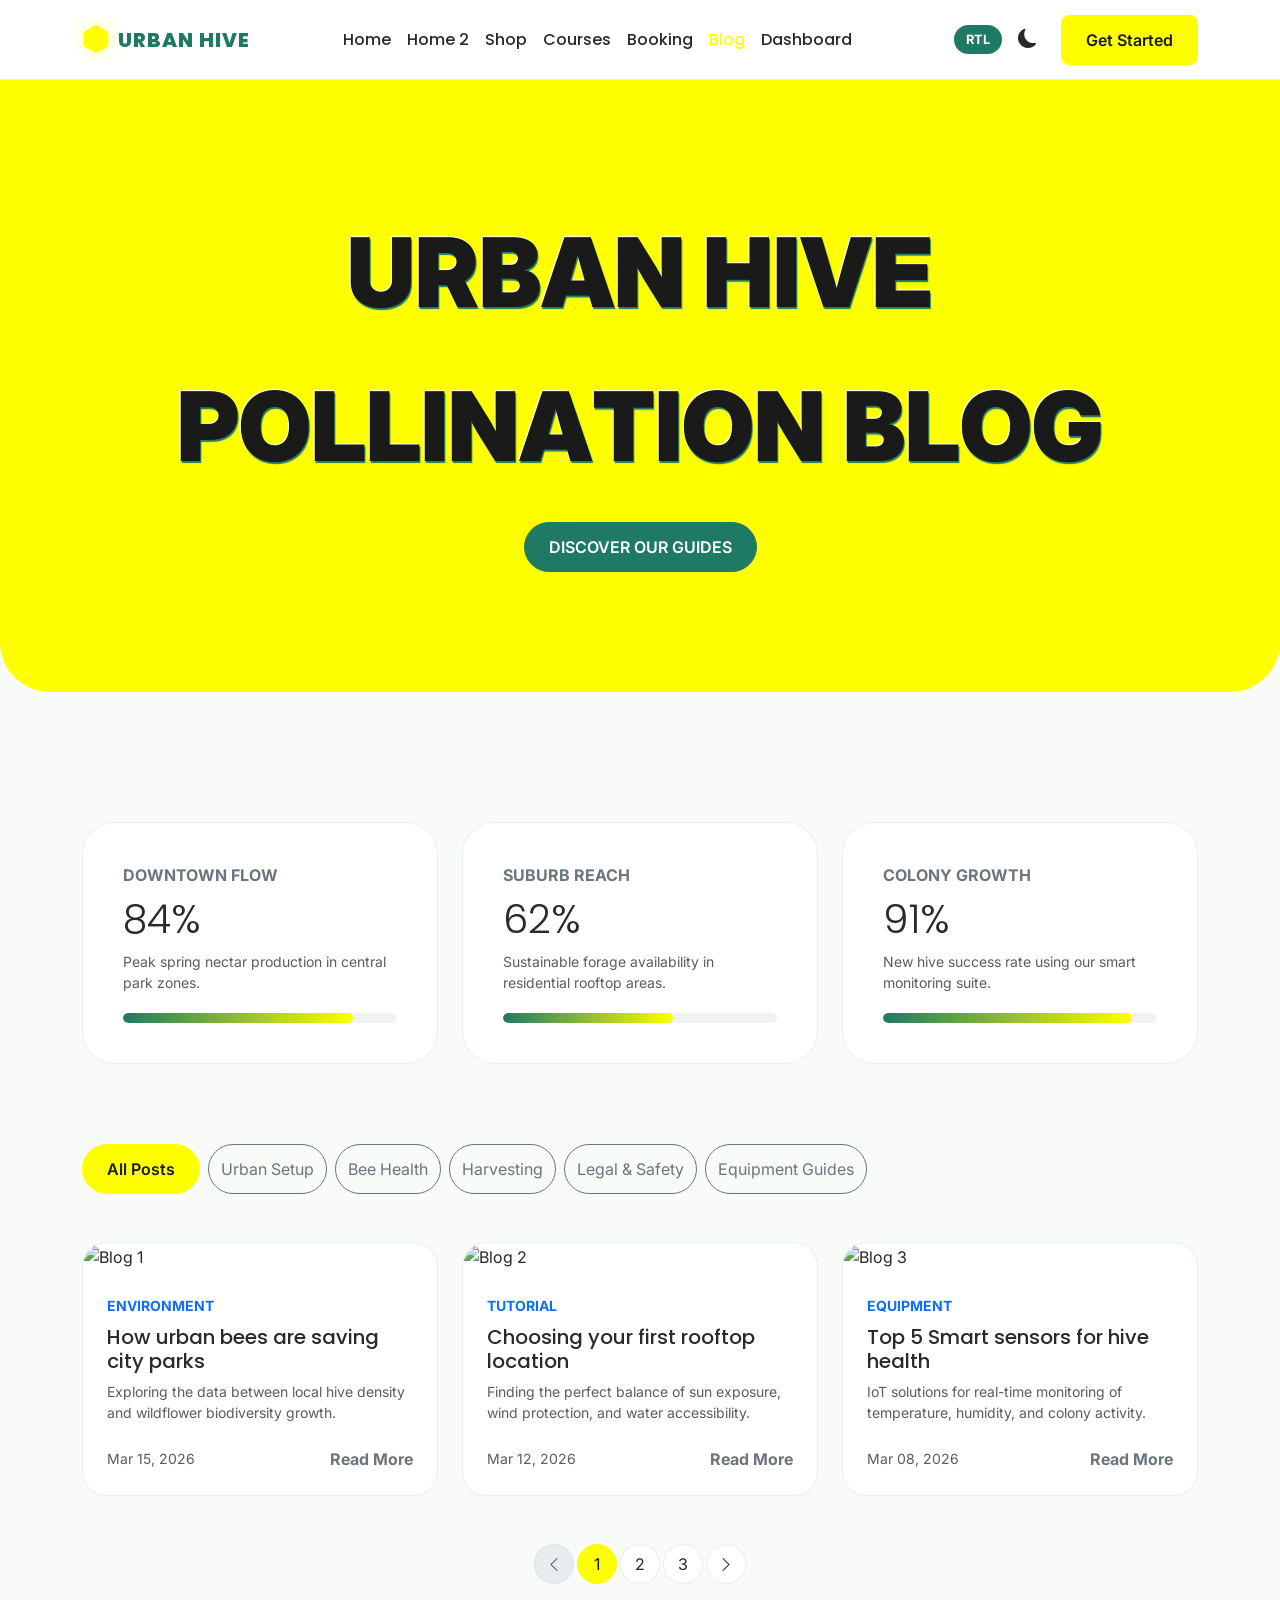
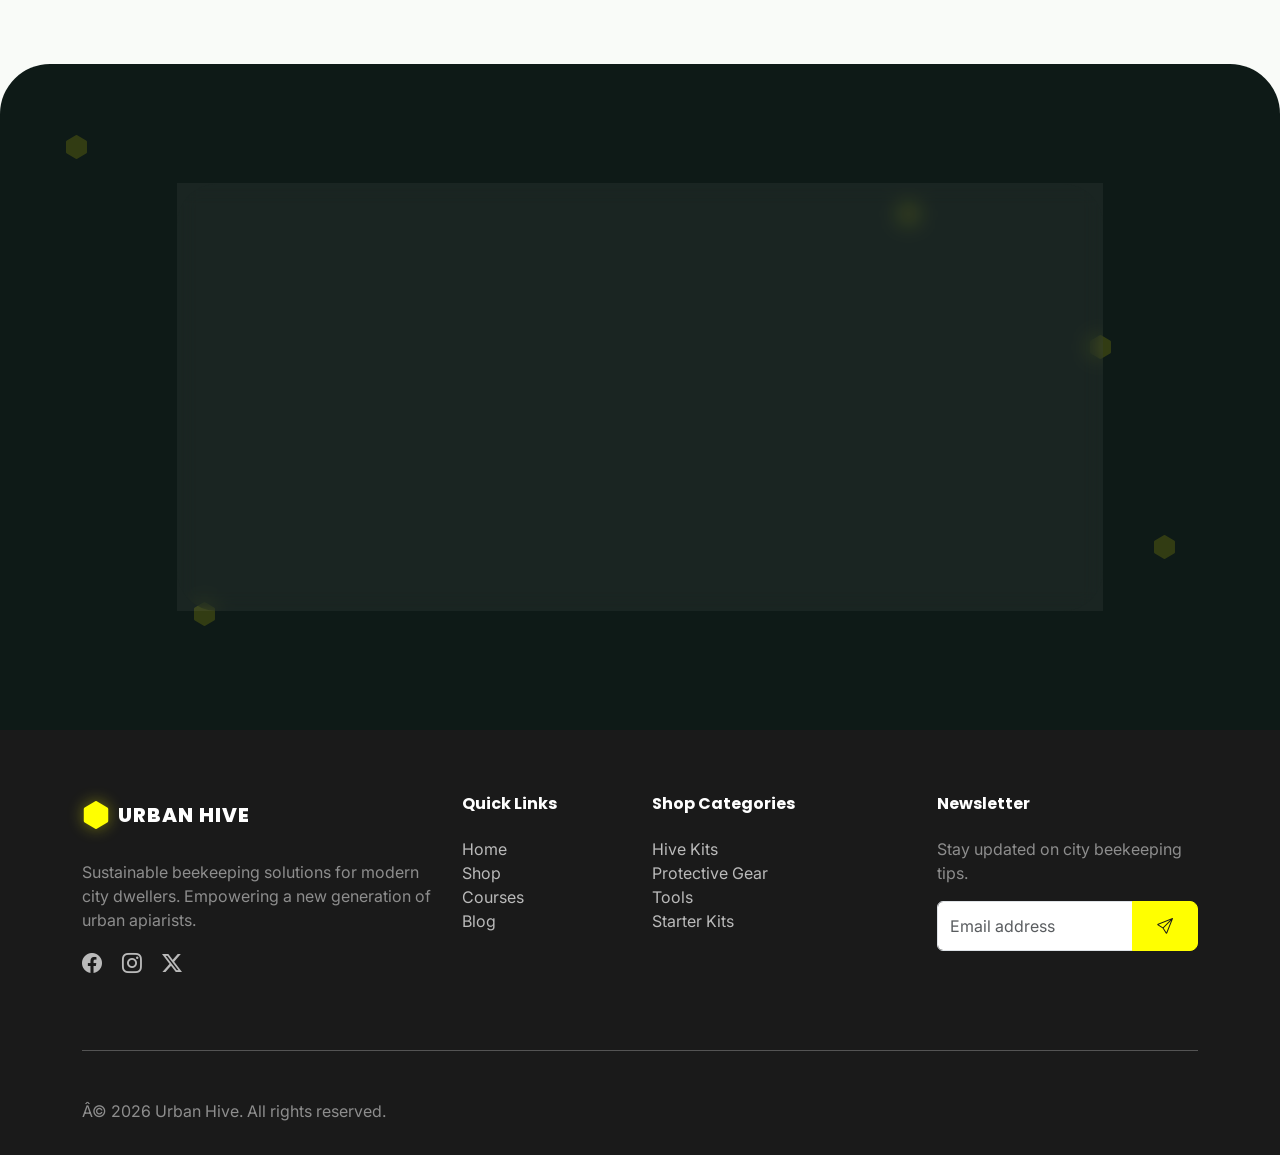
==== blog.html @ 214f85d2 "Standardize brand identity, refine dashboard UI, fix missing images, enhance login/registration page" ====
<!DOCTYPE html>
<html lang="en" data-bs-theme="light">

<head>
    <meta charset="UTF-8">
    <meta name="viewport" content="width=device-width, initial-scale=1.0">
    <meta name="description" content="Urban beekeeping guides, tips, and news for city apiarists.">
    <title>The Urban Hive Blog | Beekeeping Guides</title>
    <!-- Bootstrap 5 CSS -->
    <link href="https://cdn.jsdelivr.net/npm/bootstrap@5.3.3/dist/css/bootstrap.min.css" rel="stylesheet">
    <!-- Bootstrap Icons -->
    <link rel="stylesheet" href="https://cdn.jsdelivr.net/npm/bootstrap-icons@1.11.3/font/bootstrap-icons.min.css">
    <!-- Custom CSS -->
    <link rel="stylesheet" href="assets/css/styles.css">
    <style>
        /* Unique Page Animation: Fade + Scale */
        .blog-card {
            background-color: var(--card-bg);
            border-radius: 24px;
            border: 1px solid var(--border-color);
            transition: all 0.5s cubic-bezier(0.175, 0.885, 0.32, 1.275);
            overflow: hidden;
            opacity: 0;
            transform: scale(0.9);
        }

        .blog-card.active {
            opacity: 1;
            transform: scale(1);
        }

        .blog-card:hover {
            box-shadow: 0 20px 48px rgba(0, 0, 0, 0.1);
            transform: translateY(-8px) scale(1.02);
        }

        .blog-card img {
            height: 240px;
            width: 100%;
            object-fit: cover;
            transition: transform 0.5s;
        }

        .blog-card:hover img {
            transform: scale(1.1);
        }

        .featured-post {
            border-radius: 32px;
            overflow: hidden;
            position: relative;
            background-color: var(--secondary-color);
            color: white;
            min-height: 400px;
            display: flex;
            align-items: center;
        }

        .featured-post img {
            position: absolute;
            right: 0;
            top: 0;
            width: 50%;
            height: 100%;
            object-fit: cover;
            opacity: 0.8;
            mask-image: linear-gradient(to left, black 50%, transparent);
        }

        @media (max-width: 992px) {
            .featured-post img {
                display: none;
            }

            .featured-post {
                width: 100%;
                mask-image: none;
            }
        }

        /* Tablet view alignment fixes */
        @media (max-width: 991px) and (min-width: 768px) {
            .blog-card {
                height: 100%;
                display: flex;
                flex-direction: column;
            }

            .blog-card .p-4 {
                flex-grow: 1;
                display: flex;
                flex-direction: column;
            }

            .blog-card h4 {
                flex-grow: 1;
            }

            .blog-card .d-flex {
                margin-top: auto;
            }
        }

        .page-link {
            border-radius: 50% !important;
            width: 40px;
            height: 40px;
            display: flex;
            align-items: center;
            justify-content: center;
            margin: 0 4px;
            border-color: var(--border-color);
            color: var(--text-color);
        }

        .page-item.active .page-link {
            background-color: var(--primary-color);
            border-color: var(--primary-color);
            color: var(--accent-color);
        }

        /* 3D Text Animation CSS */
        .animation-container {
            background: #0E1A17;
            /* Dark Green */
            padding: 120px 0;
            text-align: center;
            overflow: hidden;
            position: relative;
            border-radius: 0 0 50px 50px;
            margin-bottom: 50px;
        }

        .animation-container .btn {
            transition: all 0.3s ease;
            box-shadow: 0 4px 15px rgba(255, 255, 0, 0.2);
        }

        .animation-container .btn:hover {
            transform: translateY(-2px);
            box-shadow: 0 8px 25px rgba(255, 255, 0, 0.4);
            background-color: #FFFF00 !important;
            border-color: #FFFF00 !important;
            color: #0E1A17 !important;
        }

        .foo {
            position: relative;
            display: block;
            margin-bottom: 10px;
        }

        .letter {
            display: inline-block;
            font-weight: 900;
            font-size: clamp(2rem, 8vw, 6rem);
            position: relative;
            color: #fff;
            transform-style: preserve-3d;
            perspective: 1000px;
            z-index: 1;
            text-shadow: 1px 2px 1px #1F7A63, -1px -1px 1px #000;
            text-transform: uppercase;
        }

        .letter .char1,
        .letter .char2 {
            position: absolute;
            transform-origin: 0 250%;
            top: 0;
            left: 0;
            text-shadow: none;
        }

        .letter .char1 {
            color: #0E1A17;
            transform: scale(1, 1) rotateX(0deg);
            animation: cover-ani 2s linear infinite both;
            z-index: 3;
        }

        .letter .char2 {
            color: rgba(255, 255, 0, 0.15);
            z-index: 2;
            transform: scale(1, 1) rotateX(-50deg);
            animation: shadow-ani 2s linear infinite both;
            opacity: 0;
        }

        @keyframes cover-ani {
            0% {
                transform: scale(1, 1) rotateX(0deg) skew(0deg, 0deg);
            }

            25% {
                color: #1F7A63;
            }

            50% {
                transform: scale(1, 1) rotateX(-50deg) skew(8deg, 0deg);
                color: #155343;
            }

            75% {
                color: #0E1A17;
                opacity: 1;
            }

            100% {
                transform: scale(1, 1) rotateX(-180deg) skew(0deg, 0deg);
                opacity: 0;
            }
        }

        @keyframes shadow-ani {
            0% {
                transform: scale(1, 1) rotateX(0deg) skew(0deg, 0deg);
            }

            50% {
                transform: scale(1.08, 1) rotateX(-80deg) skew(-30deg, 0deg);
                opacity: 1;
            }

            100% {
                transform: scale(1, 1) rotateX(-180deg) skew(0deg, 0deg);
                opacity: 0;
            }
        }

        /* Light Mode Hero Overrides */
        [data-bs-theme="light"] .animation-container {
            background-color: var(--primary-color);
        }

        [data-bs-theme="light"] .letter {
            color: var(--accent-color);
            text-shadow: 1px 2px 1px var(--secondary-color), -1px -1px 1px #FFFFFF;
        }

        [data-bs-theme="light"] .letter .char1 {
            color: var(--primary-color);
        }

        [data-bs-theme="light"] .animation-container .btn-primary {
            background-color: var(--secondary-color);
            border-color: var(--secondary-color);
            color: #FFFFFF;
        }

        /* HONEYDEW MOMENTUM SECTION */
        .nectar-stats {
            padding: 80px 0;
            position: relative;
            z-index: 10;
        }

        .stat-card-premium {
            background: var(--card-bg);
            border: 1px solid var(--border-color);
            border-radius: 32px;
            padding: 40px;
            height: 100%;
            transition: transform 0.3s;
        }

        .stat-card-premium:hover {
            transform: translateY(-10px);
            border-color: var(--primary-color);
        }

        .honey-bar-container {
            height: 10px;
            background: rgba(0, 0, 0, 0.05);
            border-radius: 5px;
            overflow: hidden;
            margin-top: 20px;
        }

        .honey-bar-fill {
            height: 100%;
            background: linear-gradient(90deg, var(--secondary-color), var(--primary-color));
            width: 0;
            transition: width 2s ease-out;
            border-radius: 5px;
        }

        .active-flow .honey-bar-fill {
            width: var(--percent);
        }

        /* SWARM SECTION */
        .swarm-section {
            background: #0E1A17;
            padding: 120px 0;
            position: relative;
            overflow: hidden;
            border-radius: 50px 50px 0 0;
            color: white;
            margin-top: 80px;
        }

        .bee-icon-float {
            position: absolute;
            font-size: 1.5rem;
            color: var(--primary-color);
            opacity: 0.15;
            animation: beeMove 6s infinite alternate ease-in-out;
            pointer-events: none;
        }

        @keyframes beeMove {
            0% {
                transform: translate(0, 0) rotate(0deg);
            }

            50% {
                transform: translate(30px, -40px) rotate(15deg);
            }

            100% {
                transform: translate(-20px, 20px) rotate(-10deg);
            }
        }

        .swarm-card {
            background: rgba(255, 255, 255, 0.05);
            backdrop-filter: blur(10px);
            border-radius: 40px;
            padding: 60px;
            border: 1px solid rgba(255, 255, 255, 0.1);
            position: relative;
            z-index: 5;
        }

        /* Footer alignment fixes for tablet view */
        @media (max-width: 991px) and (min-width: 768px) {
            footer .row {
                justify-content: center;
                text-align: center;
            }

            footer .col-lg-4,
            footer .col-md-2,
            footer .col-md-3,
            footer .col-lg-3 {
                margin-bottom: 2rem;
                flex: 0 0 auto;
                width: 100%;
                max-width: 300px;
            }

            footer .input-group {
                max-width: 300px;
                margin: 0 auto;
            }
        }
    </style>
</head>

<body onload="animateBlog()">

    <!-- Navbar -->
    <nav class="navbar navbar-expand-lg sticky-top">
        <div class="container">
            <a class="navbar-brand d-flex align-items-center" href="index.html">
                <i class="bi bi-hexagon-fill fs-3 me-2"></i>
                <span class="brand-name">URBAN HIVE</span>
            </a>
            <div class="offcanvas offcanvas-end" tabindex="-1" id="offcanvasNavbar">
                <div class="offcanvas-header">
                    <h5 class="offcanvas-title brand-name">URBAN HIVE</h5>
                    <button type="button" class="btn-close" data-bs-dismiss="offcanvas"></button>
                </div>
                <div class="offcanvas-body">
                    <ul class="navbar-nav justify-content-center flex-grow-1 pe-3">
                        <li class="nav-item"><a class="nav-link" href="index.html">Home</a></li>
                        <li class="nav-item"><a class="nav-link" href="home-2.html">Home 2</a></li>
                        <li class="nav-item"><a class="nav-link" href="services.html">Shop</a></li>
                        <li class="nav-item"><a class="nav-link" href="pricing.html">Courses</a></li>
                        <li class="nav-item"><a class="nav-link" href="booking.html">Booking</a></li>
                        <li class="nav-item"><a class="nav-link active" href="blog.html">Blog</a></li>
                        <li class="nav-item"><a class="nav-link" href="dashboard.html">Dashboard</a></li>
                    </ul>
                    <div class="mt-3 pt-3 border-top d-lg-none">
                        <a href="login.html" class="btn btn-primary w-100">Get Started</a>
                    </div>
                </div>
            </div>
            <div class="d-flex align-items-center order-lg-3">
                <button class="rtl-toggle-btn me-2">RTL</button>
                <button class="theme-toggle-btn me-3" aria-label="Toggle Theme">
                    <i class="bi bi-moon-fill"></i>
                </button>
                <a href="login.html" class="btn btn-primary d-none d-lg-block">Get Started</a>
                <button class="navbar-toggler ms-2" type="button" data-bs-toggle="offcanvas"
                    data-bs-target="#offcanvasNavbar">
                    <span class="navbar-toggler-icon"></span>
                </button>
            </div>
        </div>
    </nav>

    <!-- Blog Header & Animation Section -->
    <header class="animation-container">
        <div class="container">
            <div class="foo">URBAN HIVE</div>
            <div class="foo">POLLINATION BLOG</div>
            <div class="mt-4">
                <a href="#blog-grid" class="btn btn-primary rounded-pill px-4">DISCOVER OUR GUIDES</a>
            </div>
        </div>
    </header>

    <!-- Honeydew Momentum Section -->
    <section class="nectar-stats">
        <div class="container">
            <div class="row g-4">
                <div class="col-md-4 stagger-item">
                    <div class="stat-card-premium active-flow">
                        <span class="text-secondary fw-bold">DOWNTOWN FLOW</span>
                        <h3 class="display-6 mt-2">84%</h3>
                        <p class="text-muted small">Peak spring nectar production in central park zones.</p>
                        <div class="honey-bar-container">
                            <div class="honey-bar-fill" style="--percent: 84%"></div>
                        </div>
                    </div>
                </div>
                <div class="col-md-4 stagger-item">
                    <div class="stat-card-premium active-flow">
                        <span class="text-secondary fw-bold">SUBURB REACH</span>
                        <h3 class="display-6 mt-2">62%</h3>
                        <p class="text-muted small">Sustainable forage availability in residential rooftop areas.</p>
                        <div class="honey-bar-container">
                            <div class="honey-bar-fill" style="--percent: 62%"></div>
                        </div>
                    </div>
                </div>
                <div class="col-md-4 stagger-item">
                    <div class="stat-card-premium active-flow">
                        <span class="text-secondary fw-bold">COLONY GROWTH</span>
                        <h3 class="display-6 mt-2">91%</h3>
                        <p class="text-muted small">New hive success rate using our smart monitoring suite.</p>
                        <div class="honey-bar-container">
                            <div class="honey-bar-fill" style="--percent: 91%"></div>
                        </div>
                    </div>
                </div>
            </div>
        </div>
    </section>

    <!-- Blog Grid -->
    <section class="pb-64" id="blog-grid">
        <div class="container">
            <!-- Filter Categories -->
            <div class="d-flex flex-wrap gap-2 mb-5">
                <button class="btn btn-primary rounded-pill">All Posts</button>
                <button class="btn btn-outline-secondary rounded-pill">Urban Setup</button>
                <button class="btn btn-outline-secondary rounded-pill">Bee Health</button>
                <button class="btn btn-outline-secondary rounded-pill">Harvesting</button>
                <button class="btn btn-outline-secondary rounded-pill">Legal & Safety</button>
                <button class="btn btn-outline-secondary rounded-pill">Equipment Guides</button>
            </div>

            <div class="row g-4 mb-5">
                <!-- Blog 1 -->
                <div class="col-md-4">
                    <div class="blog-card blog-item">
                        <img src="https://media.istockphoto.com/id/1317323736/photo/a-view-up-into-the-trees-direction-sky.jpg?s=612x612&w=0&k=20&c=i4HYO7xhao7CkGy7Zc_8XSNX_iqG0vAwNsrH1ERmw2Q="
                            alt="Blog 1">
                        <div class="p-4">
                            <small class="text-primary fw-bold text-uppercase">Environment</small>
                            <h4 class="mt-2 h5">How urban bees are saving city parks</h4>
                            <p class="text-muted small">Exploring the data between local hive density and wildflower
                                biodiversity growth.</p>
                            <div class="d-flex justify-content-between align-items-center mt-4">
                                <small class="text-muted">Mar 15, 2026</small>
                                <a href="#" class="text-secondary fw-bold text-decoration-none">Read More</a>
                            </div>
                        </div>
                    </div>
                </div>
                <!-- Blog 2 -->
                <div class="col-md-4">
                    <div class="blog-card blog-item">
                        <img src="https://media.istockphoto.com/id/1500285927/photo/young-woman-a-university-student-studying-online.jpg?s=612x612&w=0&k=20&c=yvFDnYMNEJ6WEDYrAaOOLXv-Jhtv6ViBRXSzJhL9S_k="
                            alt="Blog 2">
                        <div class="p-4">
                            <small class="text-primary fw-bold text-uppercase">Tutorial</small>
                            <h4 class="mt-2 h5">Choosing your first rooftop location</h4>
                            <p class="text-muted small">Finding the perfect balance of sun exposure, wind protection,
                                and water accessibility.</p>
                            <div class="d-flex justify-content-between align-items-center mt-4">
                                <small class="text-muted">Mar 12, 2026</small>
                                <a href="#" class="text-secondary fw-bold text-decoration-none">Read More</a>
                            </div>
                        </div>
                    </div>
                </div>
                <!-- Blog 3 -->
                <div class="col-md-4">
                    <div class="blog-card blog-item">
                        <img src="https://encrypted-tbn0.gstatic.com/images?q=tbn:ANd9GcTdiT8UnxFfRXEr1P6NMZDk4l__2_OtK8FdgA&s"
                            alt="Blog 3">
                        <div class="p-4">
                            <small class="text-primary fw-bold text-uppercase">Equipment</small>
                            <h4 class="mt-2 h5">Top 5 Smart sensors for hive health</h4>
                            <p class="text-muted small">IoT solutions for real-time monitoring of temperature, humidity,
                                and colony activity.</p>
                            <div class="d-flex justify-content-between align-items-center mt-4">
                                <small class="text-muted">Mar 08, 2026</small>
                                <a href="#" class="text-secondary fw-bold text-decoration-none">Read More</a>
                            </div>
                        </div>
                    </div>
                </div>
            </div>

            <!-- Pagination -->
            <nav>
                <ul class="pagination justify-content-center">
                    <li class="page-item disabled"><a class="page-link" href="#"><i class="bi bi-chevron-left"></i></a>
                    </li>
                    <li class="page-item active"><a class="page-link" href="#">1</a></li>
                    <li class="page-item"><a class="page-link" href="#">2</a></li>
                    <li class="page-item"><a class="page-link" href="#">3</a></li>
                    <li class="page-item"><a class="page-link" href="#"><i class="bi bi-chevron-right"></i></a></li>
                </ul>
            </nav>
        </div>
    </section>

    <!-- Join the Swarm Section -->
    <section class="swarm-section">
        <!-- Floating Bees -->
        <i class="bi bi-hexagon-fill bee-icon-float" style="top: 10%; left: 5%; animation-delay: 0s;"></i>
        <i class="bi bi-hexagon-fill bee-icon-float" style="top: 80%; left: 15%; animation-delay: 1.5s;"></i>
        <i class="bi bi-hexagon-fill bee-icon-float" style="top: 40%; left: 85%; animation-delay: 3s;"></i>
        <i class="bi bi-hexagon-fill bee-icon-float" style="top: 20%; left: 70%; animation-delay: 0.5s;"></i>
        <i class="bi bi-hexagon-fill bee-icon-float" style="top: 70%; left: 90%; animation-delay: 2.2s;"></i>

        <div class="container">
            <div class="row justify-content-center">
                <div class="col-lg-10">
                    <div class="swarm-card text-center stagger-item">
                        <span class="badge bg-primary text-dark mb-4">COMMUNITY NEWSLETTER</span>
                        <h2 class="display-4 fw-bold mb-4">Join the Urban Swarm</h2>
                        <p class="lead opacity-75 mb-5">Get weekly dispatches from the front lines of urban apiculture.
                            Tips, local laws, and emergency hive-rescue alerts.</p>
                        <form class="row g-3 justify-content-center"
                            onsubmit="event.preventDefault(); alert('Welcome to the Colony!');">
                            <div class="col-md-6">
                                <input type="email"
                                    class="form-control form-control-lg bg-transparent border-white text-white border-opacity-25"
                                    placeholder="Enter your email...">
                            </div>
                            <div class="col-md-auto">
                                <button type="submit" class="btn btn-primary btn-lg px-5">Join Now</button>
                            </div>
                        </form>
                    </div>
                </div>
            </div>
        </div>
    </section>

    <!-- Footer -->
    <footer>
        <div class="container">
            <div class="row g-4">
                <div class="col-lg-4">
                    <a class="d-flex align-items-center mb-4 text-decoration-none" href="index.html">
                        <i class="bi bi-hexagon-fill fs-3 me-2"></i>
                        <span class="brand-name">URBAN HIVE</span>
                    </a>
                    <p class="text-white-50">Sustainable beekeeping solutions for modern city dwellers.
                        Empowering a new
                        generation of urban apiarists.</p>
                    <div class="mb-4">
                        <a href="#" class="me-3"><i class="bi bi-facebook fs-5"></i></a>
                        <a href="#" class="me-3"><i class="bi bi-instagram fs-5"></i></a>
                        <a href="#" class="me-3"><i class="bi bi-twitter-x fs-5"></i></a>
                    </div>
                </div>
                <div class="col-md-2 col-6">
                    <h6 class="text-white mb-4">Quick Links</h6>
                    <ul class="list-unstyled">
                        <li><a href="index.html">Home</a></li>
                        <li><a href="services.html">Shop</a></li>
                        <li><a href="pricing.html">Courses</a></li>
                        <li><a href="blog.html">Blog</a></li>
                    </ul>
                </div>
                <div class="col-md-3 col-6">
                    <h6 class="text-white mb-4">Shop Categories</h6>
                    <ul class="list-unstyled">
                        <li><a href="#">Hive Kits</a></li>
                        <li><a href="#">Protective Gear</a></li>
                        <li><a href="#">Tools</a></li>
                        <li><a href="#">Starter Kits</a></li>
                    </ul>
                </div>
                <div class="col-lg-3">
                    <h6 class="text-white mb-4">Newsletter</h6>
                    <p class="text-white-50">Stay updated on city beekeeping tips.</p>
                    <div class="input-group">
                        <input type="email" class="form-control" placeholder="Email address">
                        <button class="btn btn-primary" type="button"><i class="bi bi-send"></i></button>
                    </div>
                </div>
            </div>
            <hr class="my-5 opacity-25">
            <div class="row align-items-center">
                <div class="col-md-6 mb-3 mb-md-0">
                    <p class="text-white-50 mb-0">Â© 2026 Urban Hive. All rights reserved.</p>
                </div>
                <div class="col-md-6 text-md-end">
                    <button id="back-to-top" class="btn btn-outline-primary rounded-circle"><i
                            class="bi bi-arrow-up"></i></button>
                </div>
            </div>
        </div>
    </footer>

    <!-- Bootstrap Bundle with Popper -->
    <script src="https://cdn.jsdelivr.net/npm/bootstrap@5.3.3/dist/js/bootstrap.bundle.min.js"></script>
    <script src="https://code.jquery.com/jquery-3.7.1.min.js"></script>
    <script src="assets/js/main.js"></script>
    <script>
        $(document).ready(function () {
            var supports3DTransforms = document.body.style['webkitPerspective'] !== undefined || document.body.style['MozPerspective'] !== undefined;

            function linkify(selector, char_crossfade) {
                var cc = (char_crossfade != null) ? char_crossfade : "150";
                var ad = 0;

                if (supports3DTransforms) {
                    $.each(selector, function () {
                        var nodes = $(this);
                        var text = $.trim(nodes.text());
                        var char_count = text.length;
                        nodes.empty();
                        for (var i = 0; i < char_count; i++) {
                            var node = text[i];
                            if (node != " ") {
                                nodes.append('<span class="letter" data-letter="' + node + '">' +
                                    '<span class="char2" style="animation-delay:' + ((i * cc) + ad) + 'ms;">' + node + '</span>' +
                                    node +
                                    '<span class="char1" style="animation-delay:' + ((i * cc) + ad) + 'ms;">' + node + '</span>' +
                                    '</span>');
                            } else {
                                nodes.append('<span class="letter">&nbsp;</span>');
                            }
                        }
                        ad += (char_count * char_crossfade);
                    });
                } else {
                    selector.addClass("letter");
                }
            }
            linkify($(".foo"), 200);

            animateBlog();
        });

        function animateBlog() {
            const items = document.querySelectorAll('.blog-item');
            items.forEach((item, index) => {
                setTimeout(() => {
                    item.classList.add('active');
                }, index * 100);
            });
        }
    </script>
</body>

</html>
---- assets/css/styles.css ----
@import url('https://fonts.googleapis.com/css2?family=Inter:wght@400;500;600;700&family=Poppins:wght@400;500;600;700&display=swap');

:root {
    /* Brand Colors */
    --primary-color: #FFFF00;
    --secondary-color: #1F7A63;
    --accent-color: #1A1A1A;

    /* Light Mode */
    --bg-color: #F9FBF8;
    --card-bg: #FFFFFF;
    --text-color: #2A2A2A;
    --border-color: rgba(31, 122, 99, 0.1);

    /* Spacing */
    --sp-8: 8px;
    --sp-16: 16px;
    --sp-24: 24px;
    --sp-32: 32px;
    --sp-48: 48px;
    --sp-64: 64px;
    --sp-100: 100px;
    --sp-120: 120px;

    --transition-speed: 0.3s;
}

[data-bs-theme="dark"] {
    --bg-color: #0E1A17;
    --card-bg: #162723;
    --text-color: #E8F5F2;
    --border-color: rgba(255, 255, 0, 0.1);
}

body {
    font-family: 'Inter', sans-serif;
    background-color: var(--bg-color);
    color: var(--text-color);
    transition: background-color var(--transition-speed), color var(--transition-speed);
}

h1,
h2,
h3,
h4,
h5,
h6 {
    font-family: 'Poppins', sans-serif;
    font-weight: 700;
}

/* Typography Overrides */
.brand-name {
    font-family: 'Poppins', sans-serif;
    font-weight: 700;
}

/* Navbar Styling */
.navbar {
    height: 80px;
    background-color: var(--card-bg);
    border-bottom: 1px solid var(--border-color);
    transition: background-color var(--transition-speed);
    z-index: 1050;
}

/* Standardized Brand Identity */
.navbar-brand i.bi-hexagon-fill,
footer i.bi-hexagon-fill,
.offcanvas-header i.bi-hexagon-fill,
#sidebar .bi-hexagon-fill,
.brand-logo-icon {
    color: var(--primary-color) !important;
    filter: drop-shadow(0 0 8px rgba(255, 255, 0, 0.4));
    font-size: 1.75rem;
    /* Standard Logo Size */
}

.login-card .brand-logo-icon,
.register-card .brand-logo-icon {
    font-size: 2.5rem;
    /* Slightly larger for auth cards but still standardized */
}

.brand-name {
    font-family: 'Poppins', sans-serif !important;
    font-weight: 800 !important;
    letter-spacing: 1px !important;
    text-transform: uppercase;
    transition: color var(--transition-speed);
}

.navbar-brand .brand-name,
.offcanvas-header .brand-name,
#sidebar .brand-name,
footer .brand-name {
    font-size: 1.25rem;
}

/* Light Mode Brand Colors */
[data-bs-theme="light"] .navbar-brand .brand-name,
[data-bs-theme="light"] .offcanvas-header .brand-name,
[data-bs-theme="light"] #sidebar .brand-name,
[data-bs-theme="light"] .login-card .brand-name,
[data-bs-theme="light"] .register-card .brand-name {
    color: var(--secondary-color) !important;
}

/* Dark Mode & Always Dark Sections (Footer) */
[data-bs-theme="dark"] .navbar-brand .brand-name,
[data-bs-theme="dark"] .offcanvas-header .brand-name,
[data-bs-theme="dark"] #sidebar .brand-name,
[data-bs-theme="dark"] .login-card .brand-name,
[data-bs-theme="dark"] .register-card .brand-name,
footer .brand-name {
    color: #FFFFFF !important;
}

.navbar-brand img {
    height: 40px;
    width: auto;
}

.nav-link {
    font-family: 'Poppins', sans-serif;
    font-weight: 500;
    color: var(--text-color) !important;
    transition: color 0.2s ease;
}

.nav-link:hover,
.nav-link.active {
    color: var(--primary-color) !important;
}

/* Button System */
.btn-primary {
    background-color: var(--primary-color);
    border-color: var(--primary-color);
    color: var(--accent-color);
    font-weight: 600;
    padding: 12px 24px;
    border-radius: 8px;
}

.btn-primary:hover {
    background-color: #e6a700;
    border-color: #e6a700;
    color: var(--accent-color);
}

.btn-secondary {
    background-color: var(--secondary-color);
    border-color: var(--secondary-color);
    color: #FFFFFF;
    font-weight: 600;
    padding: 12px 24px;
    border-radius: 8px;
}

.btn-secondary:hover {
    background-color: #17614e;
    border-color: #17614e;
}

/* Card System */
.card {
    background-color: var(--card-bg);
    border: 1px solid var(--border-color);
    border-radius: 16px;
    padding: var(--sp-24);
    box-shadow: 0 4px 24px rgba(0, 0, 0, 0.04);
    transition: transform 0.3s ease, box-shadow 0.3s ease, background-color var(--transition-speed);
    height: 100%;
}

.card:hover {
    transform: translateY(-5px);
    box-shadow: 0 8px 32px rgba(0, 0, 0, 0.08);
}

.card-icon {
    width: 48px;
    height: 48px;
    display: flex;
    align-items: center;
    justify-content: center;
    background-color: rgba(255, 255, 0, 0.1);
    color: var(--primary-color);
    border-radius: 12px;
    margin-bottom: var(--sp-24);
    margin-inline: auto;
}

/* Section Spacing Utilities */
.py-64 {
    padding-top: var(--sp-64);
    padding-bottom: var(--sp-64);
}

.py-100 {
    padding-top: var(--sp-100);
    padding-bottom: var(--sp-100);
}

.py-120 {
    padding-top: var(--sp-120);
    padding-bottom: var(--sp-120);
}

/* Animation Utilities */
.animate-on-scroll {
    opacity: 0;
    transition: all 0.8s ease-out;
}

.animate-up {
    transform: translateY(30px);
}

.animate-in {
    opacity: 1;
    transform: translateY(0);
}

/* Custom Animations per Page Requirements */
/* Hive Build Animation (Home) */
@keyframes hiveBuild {
    100% {
        clip-path: polygon(50% 0%, 100% 25%, 100% 75%, 50% 100%, 0% 75%, 0% 25%);
        opacity: 1;
        transform: scale(1);
    }
}

.hive-cell {
    animation: hiveBuild 1s forwards cubic-bezier(0.175, 0.885, 0.32, 1.275);
}

/* Unique Bee Animation for Featured Section */
.buzzing-bee-container {
    position: absolute;
    top: -50px;
    right: 5%;
    width: 40px;
    height: 40px;
    z-index: 10;
}

.buzzing-bee {
    position: relative;
    width: 24px;
    height: 16px;
    background: #FFD700;
    border-radius: 12px;
    background-image: linear-gradient(to right, #FFD700 0%, #FFD700 25%, #222 25%, #222 45%, #FFD700 45%, #FFD700 70%, #222 70%, #222 100%);
    animation: buzzingBee 4s ease-in-out infinite;
    box-shadow: 0 0 10px rgba(255, 215, 0, 0.4);
}

.buzzing-bee::before,
.buzzing-bee::after {
    content: '';
    position: absolute;
    top: -8px;
    width: 12px;
    height: 10px;
    background: rgba(255, 255, 255, 0.6);
    border-radius: 50%;
    animation: wingsFlap 0.05s linear infinite alternate;
}

.buzzing-bee::before {
    left: 0;
    transform-origin: right bottom;
}

.buzzing-bee::after {
    right: 0;
    transform-origin: left bottom;
}

@keyframes wingsFlap {
    0% {
        transform: scaleY(1);
    }

    100% {
        transform: scaleY(2);
    }
}

@keyframes buzzingBee {
    0% {
        transform: translate(0, 0) rotate(0deg);
    }

    25% {
        transform: translate(30px, -20px) rotate(10deg);
    }

    50% {
        transform: translate(50px, 10px) rotate(-10deg);
    }

    75% {
        transform: translate(20px, 20px) rotate(5deg);
    }

    100% {
        transform: translate(0, 0) rotate(0deg);
    }
}

/* Text Enhancements */
.bg-primary-subtle {
    background-color: rgba(255, 255, 0, 0.1) !important;
}

.badge {
    font-size: 0.85rem;
    letter-spacing: 0.5px;
    text-transform: uppercase;
    animation: badgePulse 2s infinite alternate;
}

@keyframes badgePulse {
    from {
        transform: scale(1);
        box-shadow: 0 0 0 rgba(255, 255, 0, 0);
    }

    to {
        transform: scale(1.05);
        box-shadow: 0 4px 12px rgba(255, 255, 0, 0.2);
    }
}

.section-icon-bg {
    position: absolute;
    left: -40px;
    top: -30px;
    font-size: 10rem;
    color: var(--primary-color);
    opacity: 0.05;
    z-index: -1;
    transform: rotate(-15deg);
    pointer-events: none;
}


/* Organic Wave (Home-2) */
.organic-wave {
    background-image: url("data:image/svg+xml,%3Csvg width='1440' height='320' xmlns='http://www.w3.org/2000/svg'%3E%3Cpath d='M0,160L48,176C96,192,192,224,288,224C384,224,480,192,576,165.3C672,139,768,117,864,128C960,139,1056,181,1152,197.3C1248,213,1344,203,1392,197.3L1440,192L1440,320L1392,320C1344,320,1248,320,1152,320C1056,320,960,320,864,320C768,320,672,320,576,320C480,320,384,320,288,320C192,320,96,320,48,320L0,320Z' fill='%231F7A63' fill-opacity='0.1'/%3E%3C/svg%3E");
    background-repeat: no-repeat;
    background-position: bottom;
}

/* Footer */
footer {
    background-color: var(--accent-color);
    color: #FFFFFF;
    padding: var(--sp-64) 0 var(--sp-32);
}

footer a {
    color: rgba(255, 255, 255, 0.7);
    text-decoration: none;
    transition: color 0.2s;
}

footer a:hover {
    color: var(--primary-color);
}

/* Theme Toggle */
.theme-toggle-btn {
    background: none;
    border: none;
    color: var(--text-color);
    font-size: 1.2rem;
    cursor: pointer;
    padding: 8px;
    display: flex;
    align-items: center;
}

.rtl-toggle-btn {
    background: var(--secondary-color);
    color: white;
    border: none;
    padding: 5px 12px;
    border-radius: 20px;
    font-size: 0.8rem;
    font-weight: 700;
    cursor: pointer;
    transition: all 0.3s;
    margin-left: 10px;
}

.rtl-toggle-btn:hover {
    background: var(--primary-color);
    color: var(--accent-color);
}

/* Back to Top Button */
#back-to-top {
    position: fixed;
    bottom: 30px;
    right: 30px;
    width: 50px;
    height: 50px;
    display: flex;
    align-items: center;
    justify-content: center;
    opacity: 0;
    visibility: hidden;
    transition: all 0.4s cubic-bezier(0.175, 0.885, 0.32, 1.275);
    z-index: 1000;
    background-color: var(--secondary-color);
    border: none;
    color: white;
}

#back-to-top.visible {
    opacity: 1;
    visibility: visible;
}

#back-to-top:hover {
    background-color: var(--primary-color);
    color: var(--accent-color);
    transform: translateY(-5px) scale(1.1);
    box-shadow: 0 10px 20px rgba(255, 255, 0, 0.3);
}

/* Responsive Overrides */
@media (max-width: 640px) {
    .navbar {
        height: 70px;
    }

    h1 {
        font-size: 2rem;
    }
}

/* Dashboard Sidebar */
#sidebar {
    width: 280px;
    height: 100vh;
    position: fixed;
    top: 0;
    left: 0;
    background-color: var(--card-bg);
    border-right: 1px solid var(--border-color);
    transition: all 0.3s;
    z-index: 1000;
}

.main-content {
    margin-left: 280px;
    transition: all 0.3s;
}

@media (max-width: 1024px) {
    #sidebar {
        left: -280px;
    }

    .main-content {
        margin-left: 0;
    }

    #sidebar.active {
        left: 0;
    }
}
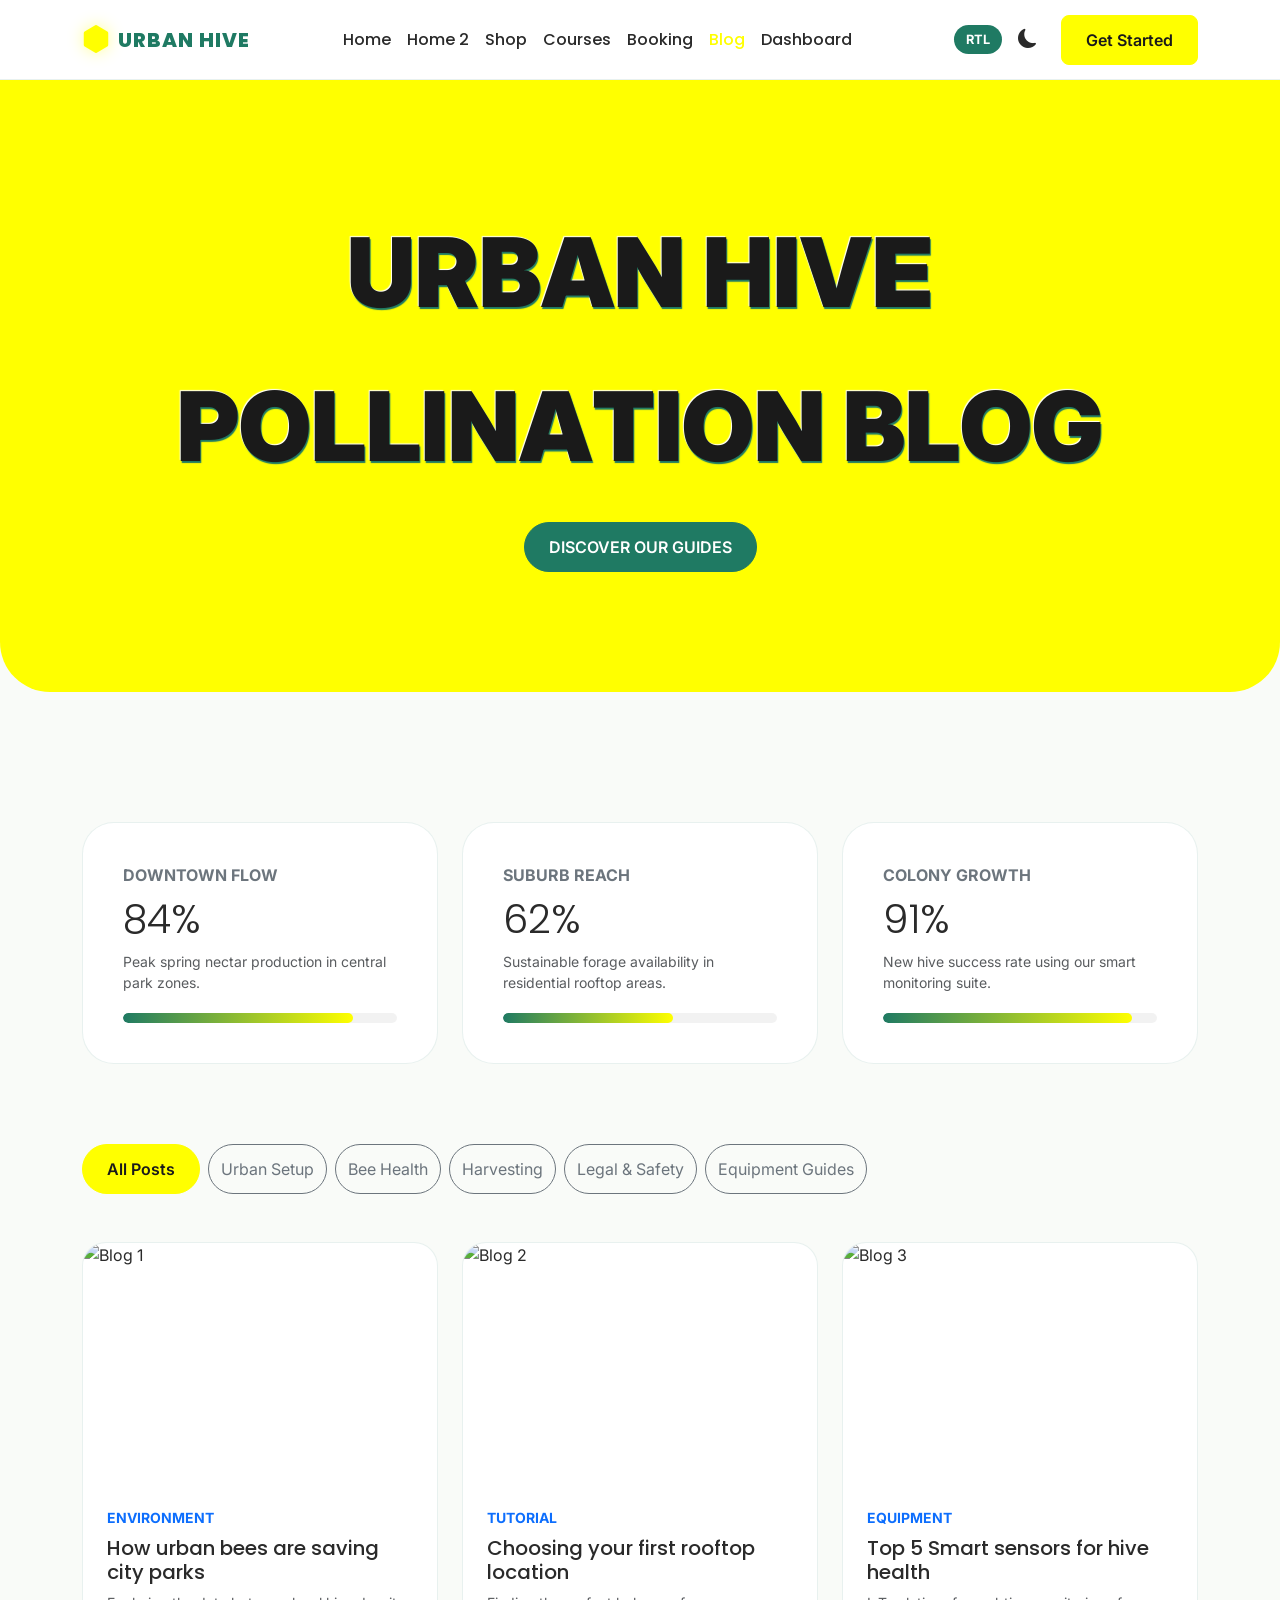
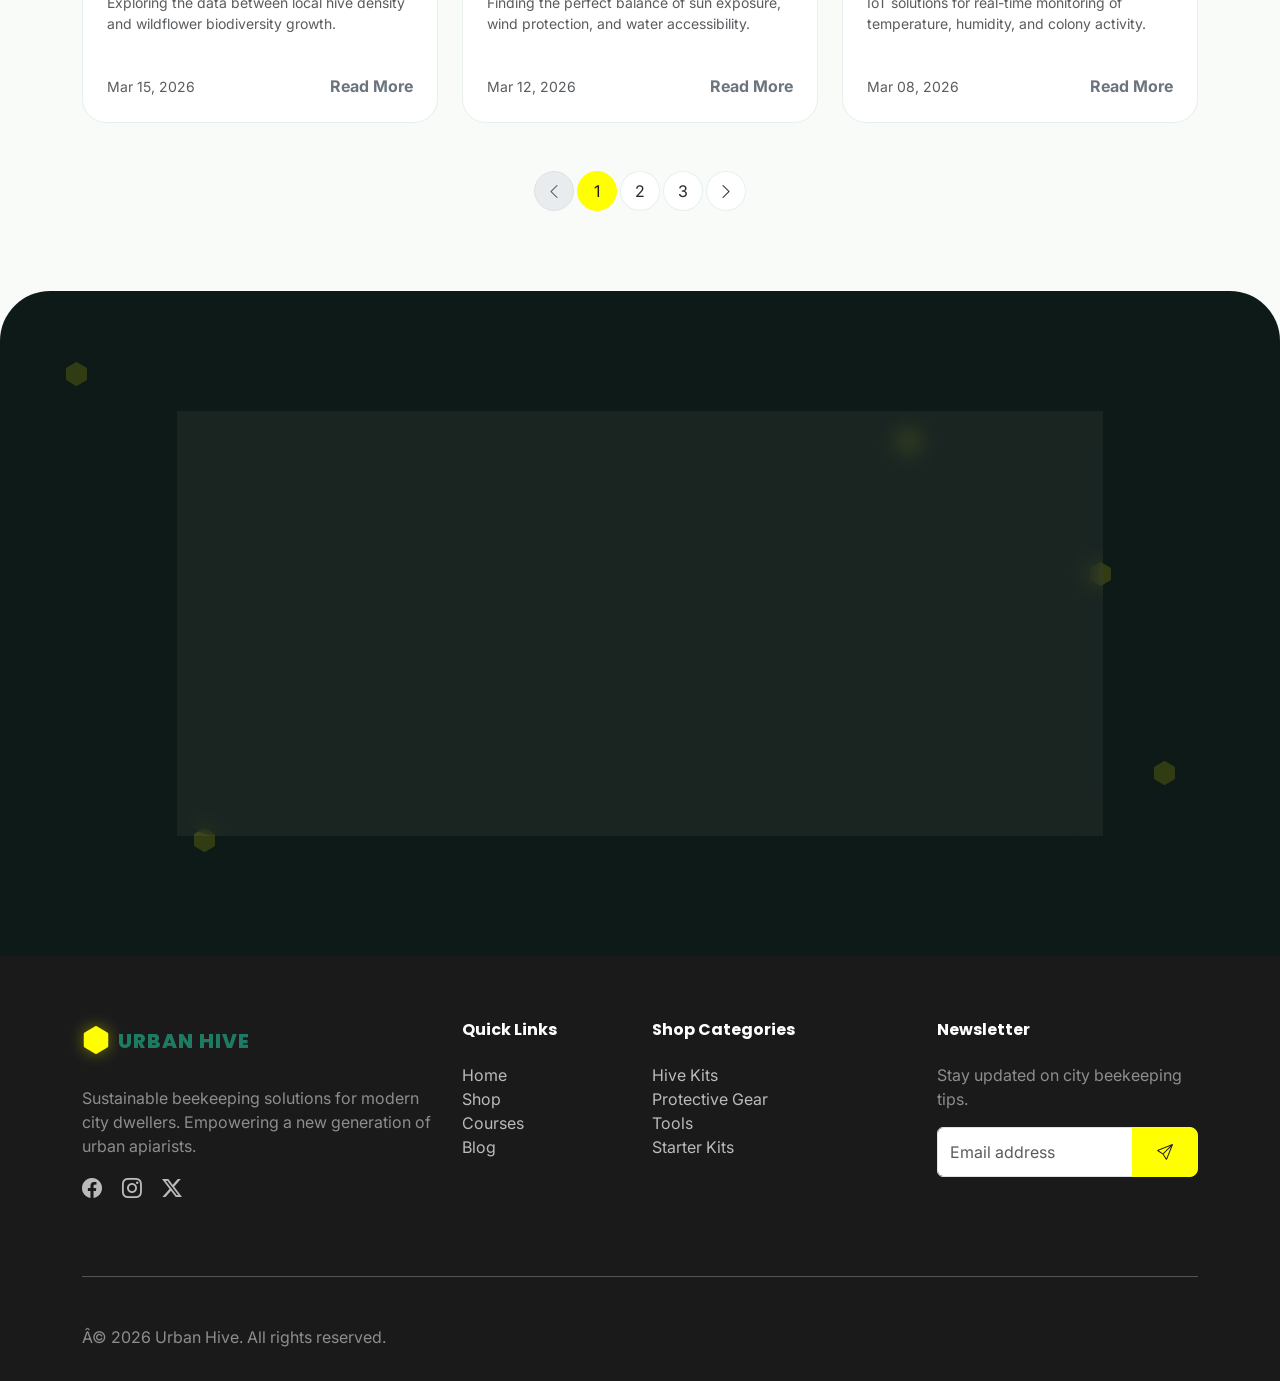
==== commit e36c65c3: "UI Refinements: Standardized Navbar, Authentication UI, Favicon, and Dashboard Layout fixes" ====
--- a/blog.html
+++ b/blog.html
@@ -6,6 +6,8 @@
     <meta name="viewport" content="width=device-width, initial-scale=1.0">
     <meta name="description" content="Urban beekeeping guides, tips, and news for city apiarists.">
     <title>The Urban Hive Blog | Beekeeping Guides</title>
+    <link rel="icon" type="image/svg+xml"
+        href="data:image/svg+xml,<svg xmlns='http://www.w3.org/2000/svg' viewBox='0 0 16 16' fill='%23FFFF00'><path d='M8.5.134a1 1 0 0 0-1 0l-6 3.464a1 1 0 0 0-.5.866V11.54a1 1 0 0 0 .5.866l6 3.464a1 1 0 0 0 1 0l6-3.464a1 1 0 0 0 .5-.866V4.464a1 1 0 0 0-.5-.866L8.5.134z'/></svg>">
     <!-- Bootstrap 5 CSS -->
     <link href="https://cdn.jsdelivr.net/npm/bootstrap@5.3.3/dist/css/bootstrap.min.css" rel="stylesheet">
     <!-- Bootstrap Icons -->
@@ -78,27 +80,20 @@
             }
         }
 
-        /* Tablet view alignment fixes */
-        @media (max-width: 991px) and (min-width: 768px) {
-            .blog-card {
-                height: 100%;
-                display: flex;
-                flex-direction: column;
-            }
-
-            .blog-card .p-4 {
-                flex-grow: 1;
-                display: flex;
-                flex-direction: column;
-            }
-
-            .blog-card h4 {
-                flex-grow: 1;
-            }
-
-            .blog-card .d-flex {
-                margin-top: auto;
-            }
+        .blog-card {
+            height: 100%;
+            display: flex;
+            flex-direction: column;
+        }
+
+        .blog-card .p-4 {
+            flex-grow: 1;
+            display: flex;
+            flex-direction: column;
+        }
+
+        .blog-card .d-flex {
+            margin-top: auto;
         }
 
         .page-link {
@@ -333,6 +328,18 @@
             z-index: 5;
         }
 
+        .swarm-btn {
+            border-radius: 12px;
+            padding: 14px 40px;
+            font-weight: 700;
+            transition: all 0.3s cubic-bezier(0.165, 0.84, 0.44, 1);
+        }
+
+        .swarm-btn:hover {
+            transform: translateY(-3px) scale(1.02);
+            box-shadow: 0 10px 20px rgba(255, 255, 0, 0.2);
+        }
+
         /* Footer alignment fixes for tablet view */
         @media (max-width: 991px) and (min-width: 768px) {
             footer .row {
@@ -361,7 +368,7 @@
 <body onload="animateBlog()">
 
     <!-- Navbar -->
-    <nav class="navbar navbar-expand-lg sticky-top">
+    <nav class="navbar navbar-expand-xl sticky-top">
         <div class="container">
             <a class="navbar-brand d-flex align-items-center" href="index.html">
                 <i class="bi bi-hexagon-fill fs-3 me-2"></i>
@@ -382,17 +389,21 @@
                         <li class="nav-item"><a class="nav-link active" href="blog.html">Blog</a></li>
                         <li class="nav-item"><a class="nav-link" href="dashboard.html">Dashboard</a></li>
                     </ul>
-                    <div class="mt-3 pt-3 border-top d-lg-none">
+                    <div class="mt-3 pt-3 border-top d-xl-none">
+                        <div class="d-flex align-items-center mb-3">
+                            <button class="rtl-toggle-btn me-3">RTL</button>
+                            <span class="text-secondary small">Switch Layout</span>
+                        </div>
                         <a href="login.html" class="btn btn-primary w-100">Get Started</a>
                     </div>
                 </div>
             </div>
-            <div class="d-flex align-items-center order-lg-3">
-                <button class="rtl-toggle-btn me-2">RTL</button>
+            <div class="d-flex align-items-center order-xl-3 ms-auto">
+                <button class="rtl-toggle-btn me-2 d-none d-xl-inline-block">RTL</button>
                 <button class="theme-toggle-btn me-3" aria-label="Toggle Theme">
                     <i class="bi bi-moon-fill"></i>
                 </button>
-                <a href="login.html" class="btn btn-primary d-none d-lg-block">Get Started</a>
+                <a href="login.html" class="btn btn-primary d-none d-xl-block">Get Started</a>
                 <button class="navbar-toggler ms-2" type="button" data-bs-toggle="offcanvas"
                     data-bs-target="#offcanvasNavbar">
                     <span class="navbar-toggler-icon"></span>
@@ -556,7 +567,7 @@
                                     placeholder="Enter your email...">
                             </div>
                             <div class="col-md-auto">
-                                <button type="submit" class="btn btn-primary btn-lg px-5">Join Now</button>
+                                <button type="submit" class="btn btn-primary swarm-btn">Join Now</button>
                             </div>
                         </form>
                     </div>
--- a/assets/css/styles.css
+++ b/assets/css/styles.css
@@ -57,7 +57,7 @@
 
 /* Navbar Styling */
 .navbar {
-    height: 80px;
+    min-height: 80px;
     background-color: var(--card-bg);
     border-bottom: 1px solid var(--border-color);
     transition: background-color var(--transition-speed);
@@ -97,23 +97,13 @@
     font-size: 1.25rem;
 }
 
-/* Light Mode Brand Colors */
-[data-bs-theme="light"] .navbar-brand .brand-name,
-[data-bs-theme="light"] .offcanvas-header .brand-name,
-[data-bs-theme="light"] #sidebar .brand-name,
-[data-bs-theme="light"] .login-card .brand-name,
-[data-bs-theme="light"] .register-card .brand-name {
+.navbar-brand .brand-name,
+.offcanvas-header .brand-name,
+#sidebar .brand-name,
+.login-card .brand-name,
+.register-card .brand-name,
+footer .brand-name {
     color: var(--secondary-color) !important;
-}
-
-/* Dark Mode & Always Dark Sections (Footer) */
-[data-bs-theme="dark"] .navbar-brand .brand-name,
-[data-bs-theme="dark"] .offcanvas-header .brand-name,
-[data-bs-theme="dark"] #sidebar .brand-name,
-[data-bs-theme="dark"] .login-card .brand-name,
-[data-bs-theme="dark"] .register-card .brand-name,
-footer .brand-name {
-    color: #FFFFFF !important;
 }
 
 .navbar-brand img {
@@ -383,6 +373,12 @@
     padding: 8px;
     display: flex;
     align-items: center;
+    transition: all 0.2s ease;
+}
+
+.theme-toggle-btn:hover {
+    color: var(--primary-color);
+    transform: scale(1.1);
 }
 
 .rtl-toggle-btn {
@@ -437,7 +433,7 @@
 /* Responsive Overrides */
 @media (max-width: 640px) {
     .navbar {
-        height: 70px;
+        min-height: 70px;
     }
 
     h1 {
@@ -475,4 +471,122 @@
     #sidebar.active {
         left: 0;
     }
+}
+
+/* RTL Support */
+[dir="rtl"] {
+    direction: rtl;
+    text-align: right;
+}
+
+[dir="rtl"] body {
+    direction: rtl;
+    text-align: right;
+}
+
+[dir="rtl"] .ms-auto {
+    margin-right: auto !important;
+    margin-left: 0 !important;
+}
+
+[dir="rtl"] .me-auto {
+    margin-left: auto !important;
+    margin-right: 0 !important;
+}
+
+[dir="rtl"] .text-end {
+    text-align: left !important;
+}
+
+[dir="rtl"] .text-start {
+    text-align: right !important;
+}
+
+/* Dashboard RTL Overrides */
+[dir="rtl"] #sidebar {
+    left: auto !important;
+    right: 0 !important;
+    border-right: none !important;
+    border-left: 1px solid var(--border-color) !important;
+}
+
+[dir="rtl"] .main-content {
+    margin-left: 0 !important;
+    margin-right: 300px !important;
+}
+
+[dir="rtl"] .dashboard-nav-item i {
+    margin-left: 12px;
+    margin-right: 0;
+}
+
+[dir="rtl"] .dashboard-nav-item .badge {
+    margin-right: auto;
+    margin-left: 0;
+}
+
+[dir="rtl"] .tracking-dot {
+    margin-right: 0;
+    margin-left: 8px;
+}
+
+[dir="rtl"] .video-thumbnail .play-btn {
+    left: auto;
+    right: 50%;
+    transform: translate(50%, -50%);
+}
+
+[dir="rtl"] .video-thumbnail:hover .play-btn {
+    transform: translate(50%, -50%) scale(1.1);
+}
+
+@media (max-width: 1024px) {
+    [dir="rtl"] #sidebar {
+        left: auto !important;
+        right: -300px !important;
+    }
+
+    [dir="rtl"] #sidebar.active {
+        right: 0 !important;
+    }
+
+    [dir="rtl"] .main-content {
+        margin-right: 0 !important;
+    }
+}
+
+/* Auth Pages RTL */
+[dir="rtl"] .login-card,
+[dir="rtl"] .register-card {
+    text-align: right;
+}
+
+[dir="rtl"] .login-card .brand-logo-icon,
+[dir="rtl"] .register-card .brand-logo-icon {
+    margin-right: 0;
+    margin-left: 10px;
+}
+
+[dir="rtl"] .theme-toggle-fixed {
+    right: auto;
+    left: 40px;
+}
+
+[dir="rtl"] .rtl-toggle-fixed {
+    position: fixed;
+    top: 40px;
+    left: 100px;
+    z-index: 1000;
+}
+
+@media (max-width: 768px) {
+    [dir="rtl"] .theme-toggle-fixed {
+        top: 20px;
+        left: 20px;
+    }
+
+    [dir="rtl"] .rtl-toggle-fixed {
+        top: 20px;
+        left: 70px;
+    }
 }
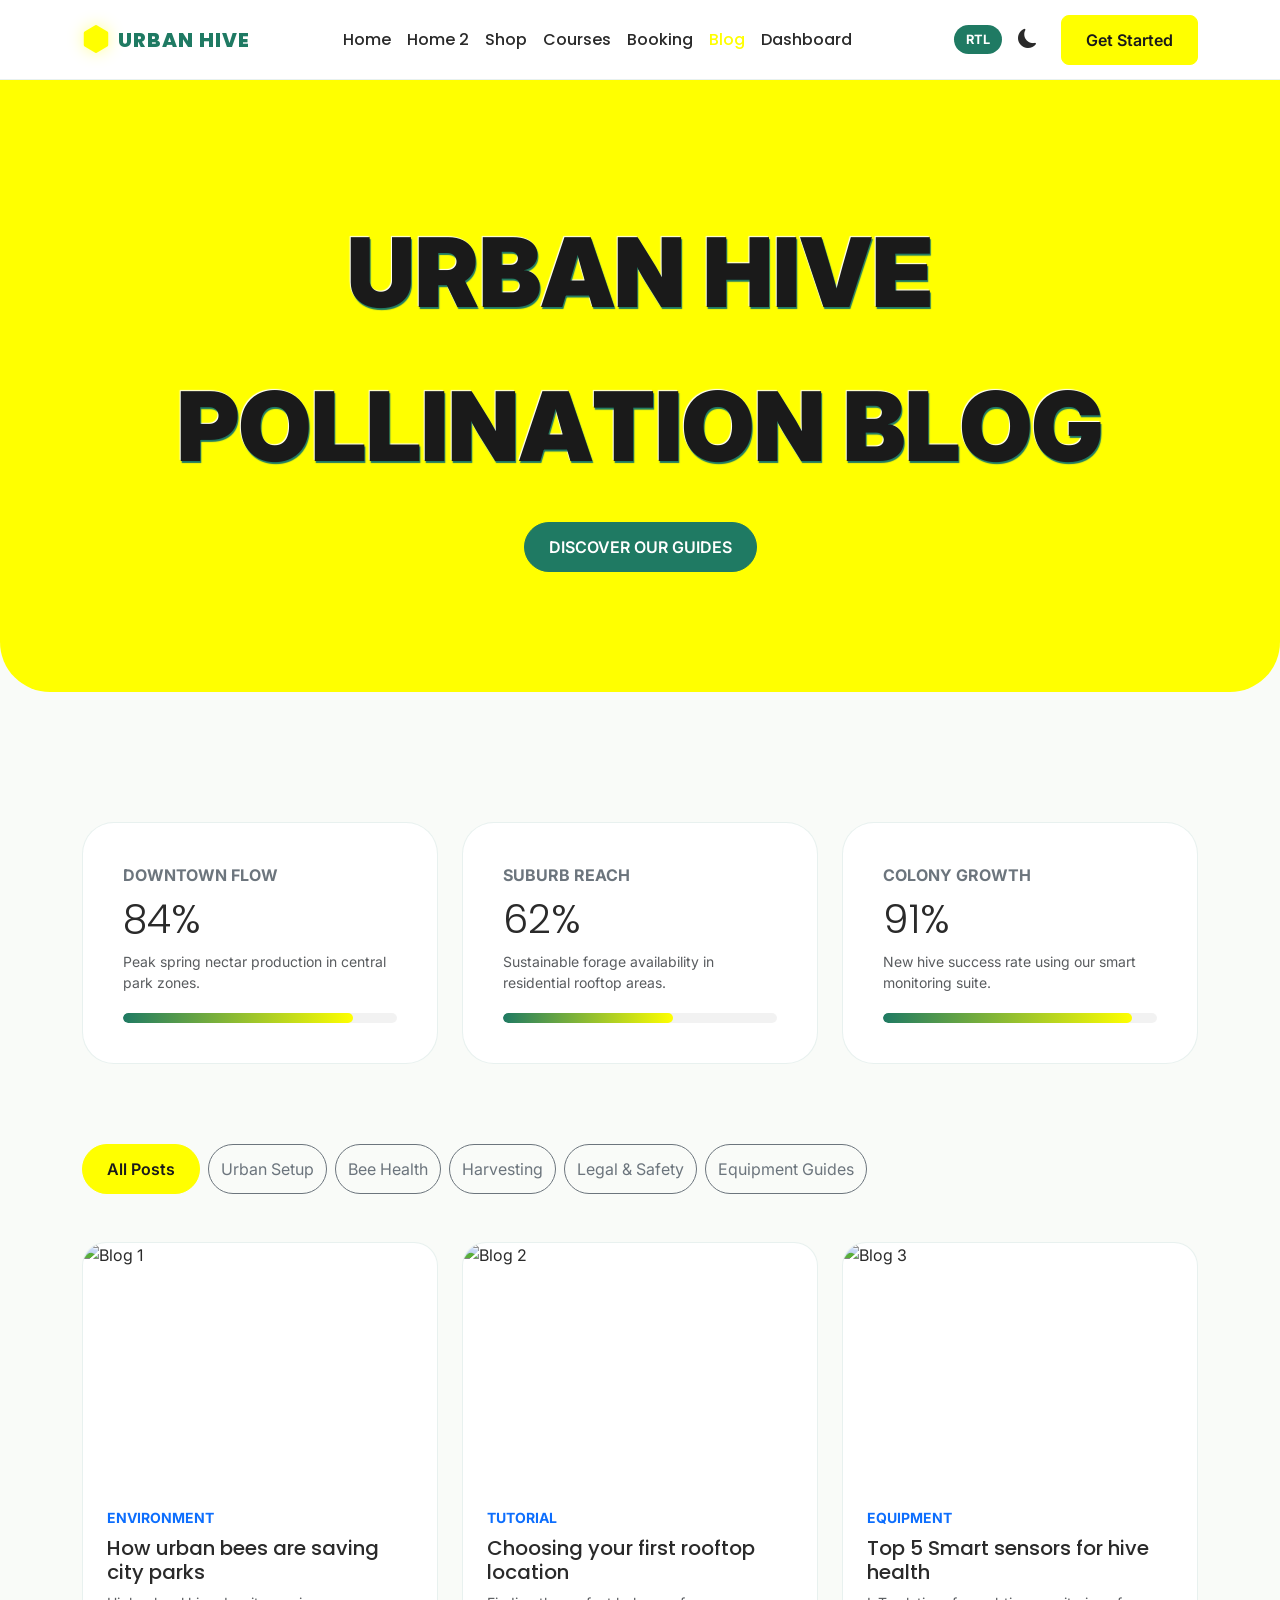
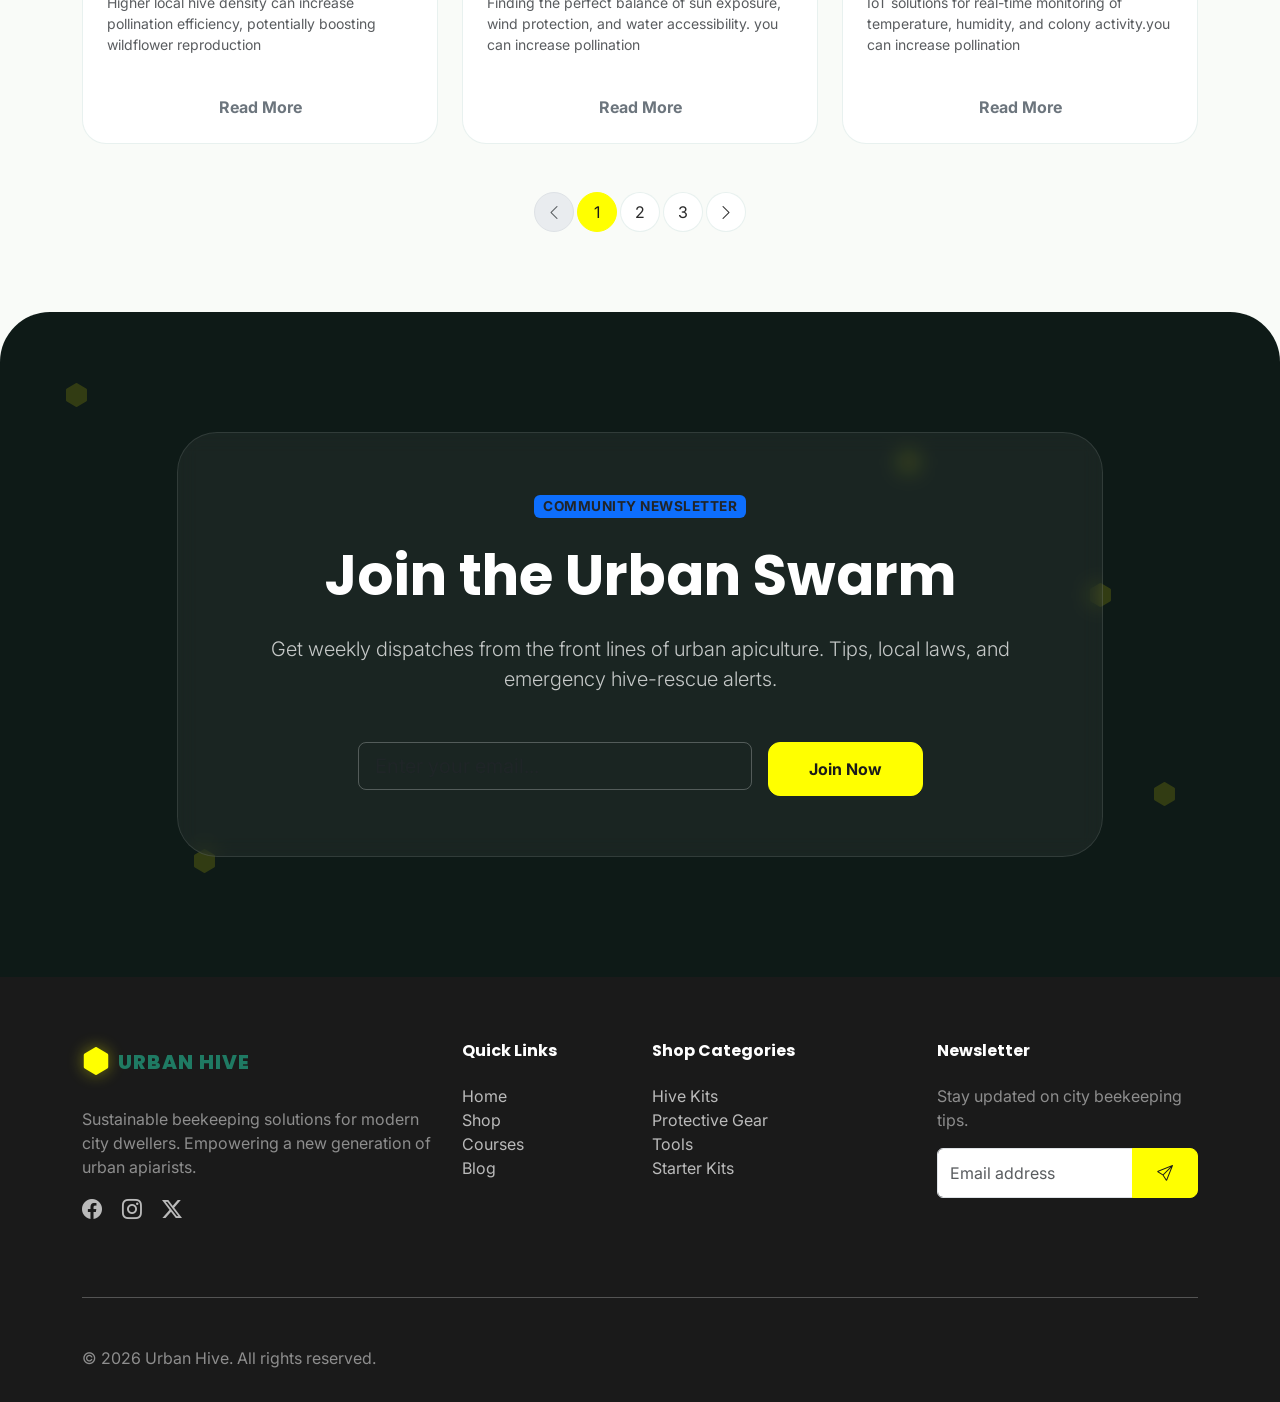
==== commit 6ddb4887: "Fix CSS syntax errors in index.html; improve tablet view for Why Urban Beekeeping cards; update prod" ====
--- a/blog.html
+++ b/blog.html
@@ -94,6 +94,8 @@
 
         .blog-card .d-flex {
             margin-top: auto;
+            justify-content: center !important;
+            align-items: center !important;
         }
 
         .page-link {
@@ -340,11 +342,35 @@
             box-shadow: 0 10px 20px rgba(255, 255, 0, 0.2);
         }
 
+        /* Blog card alignment fixes for web and tablet */
+        .blog-card .d-flex {
+            margin-top: auto;
+            justify-content: center !important;
+            align-items: center !important;
+        }
+
         /* Footer alignment fixes for tablet view */
         @media (max-width: 991px) and (min-width: 768px) {
             footer .row {
                 justify-content: center;
                 text-align: center;
+            }
+
+            /* Blog card alignment fixes */
+            .blog-card .d-flex {
+                justify-content: center !important;
+                align-items: center !important;
+                flex-wrap: nowrap !important;
+                width: 100% !important;
+                text-align: center !important;
+            }
+
+            /* Fix first blog card alignment */
+            .blog-item:first-child .d-flex {
+                display: flex !important;
+                justify-content: center !important;
+                align-items: center !important;
+                width: 100% !important;
             }
 
             footer .col-lg-4,
@@ -476,24 +502,22 @@
 
             <div class="row g-4 mb-5">
                 <!-- Blog 1 -->
-                <div class="col-md-4">
+                <div class="col-md-6 col-lg-4">
                     <div class="blog-card blog-item">
                         <img src="https://media.istockphoto.com/id/1317323736/photo/a-view-up-into-the-trees-direction-sky.jpg?s=612x612&w=0&k=20&c=i4HYO7xhao7CkGy7Zc_8XSNX_iqG0vAwNsrH1ERmw2Q="
                             alt="Blog 1">
                         <div class="p-4">
                             <small class="text-primary fw-bold text-uppercase">Environment</small>
                             <h4 class="mt-2 h5">How urban bees are saving city parks</h4>
-                            <p class="text-muted small">Exploring the data between local hive density and wildflower
-                                biodiversity growth.</p>
-                            <div class="d-flex justify-content-between align-items-center mt-4">
-                                <small class="text-muted">Mar 15, 2026</small>
+                            <p class="text-muted small">Higher local hive density can increase pollination efficiency, potentially boosting wildflower reproduction  </p>
+                            <div class="d-flex justify-content-center align-items-center mt-4">
                                 <a href="#" class="text-secondary fw-bold text-decoration-none">Read More</a>
                             </div>
                         </div>
                     </div>
                 </div>
                 <!-- Blog 2 -->
-                <div class="col-md-4">
+                <div class="col-md-6 col-lg-4">
                     <div class="blog-card blog-item">
                         <img src="https://media.istockphoto.com/id/1500285927/photo/young-woman-a-university-student-studying-online.jpg?s=612x612&w=0&k=20&c=yvFDnYMNEJ6WEDYrAaOOLXv-Jhtv6ViBRXSzJhL9S_k="
                             alt="Blog 2">
@@ -501,16 +525,15 @@
                             <small class="text-primary fw-bold text-uppercase">Tutorial</small>
                             <h4 class="mt-2 h5">Choosing your first rooftop location</h4>
                             <p class="text-muted small">Finding the perfect balance of sun exposure, wind protection,
-                                and water accessibility.</p>
-                            <div class="d-flex justify-content-between align-items-center mt-4">
-                                <small class="text-muted">Mar 12, 2026</small>
+                                and water accessibility. you can increase pollination</p>
+                            <div class="d-flex justify-content-center align-items-center mt-4">
                                 <a href="#" class="text-secondary fw-bold text-decoration-none">Read More</a>
                             </div>
                         </div>
                     </div>
                 </div>
                 <!-- Blog 3 -->
-                <div class="col-md-4">
+                <div class="col-md-6 col-lg-4">
                     <div class="blog-card blog-item">
                         <img src="https://encrypted-tbn0.gstatic.com/images?q=tbn:ANd9GcTdiT8UnxFfRXEr1P6NMZDk4l__2_OtK8FdgA&s"
                             alt="Blog 3">
@@ -518,9 +541,8 @@
                             <small class="text-primary fw-bold text-uppercase">Equipment</small>
                             <h4 class="mt-2 h5">Top 5 Smart sensors for hive health</h4>
                             <p class="text-muted small">IoT solutions for real-time monitoring of temperature, humidity,
-                                and colony activity.</p>
-                            <div class="d-flex justify-content-between align-items-center mt-4">
-                                <small class="text-muted">Mar 08, 2026</small>
+                                and colony activity.you can increase pollination</p>
+                            <div class="d-flex justify-content-center align-items-center mt-4">
                                 <a href="#" class="text-secondary fw-bold text-decoration-none">Read More</a>
                             </div>
                         </div>
@@ -624,7 +646,7 @@
             <hr class="my-5 opacity-25">
             <div class="row align-items-center">
                 <div class="col-md-6 mb-3 mb-md-0">
-                    <p class="text-white-50 mb-0">Â© 2026 Urban Hive. All rights reserved.</p>
+                    <p class="text-white-50 mb-0">© 2026 Urban Hive. All rights reserved.</p>
                 </div>
                 <div class="col-md-6 text-md-end">
                     <button id="back-to-top" class="btn btn-outline-primary rounded-circle"><i
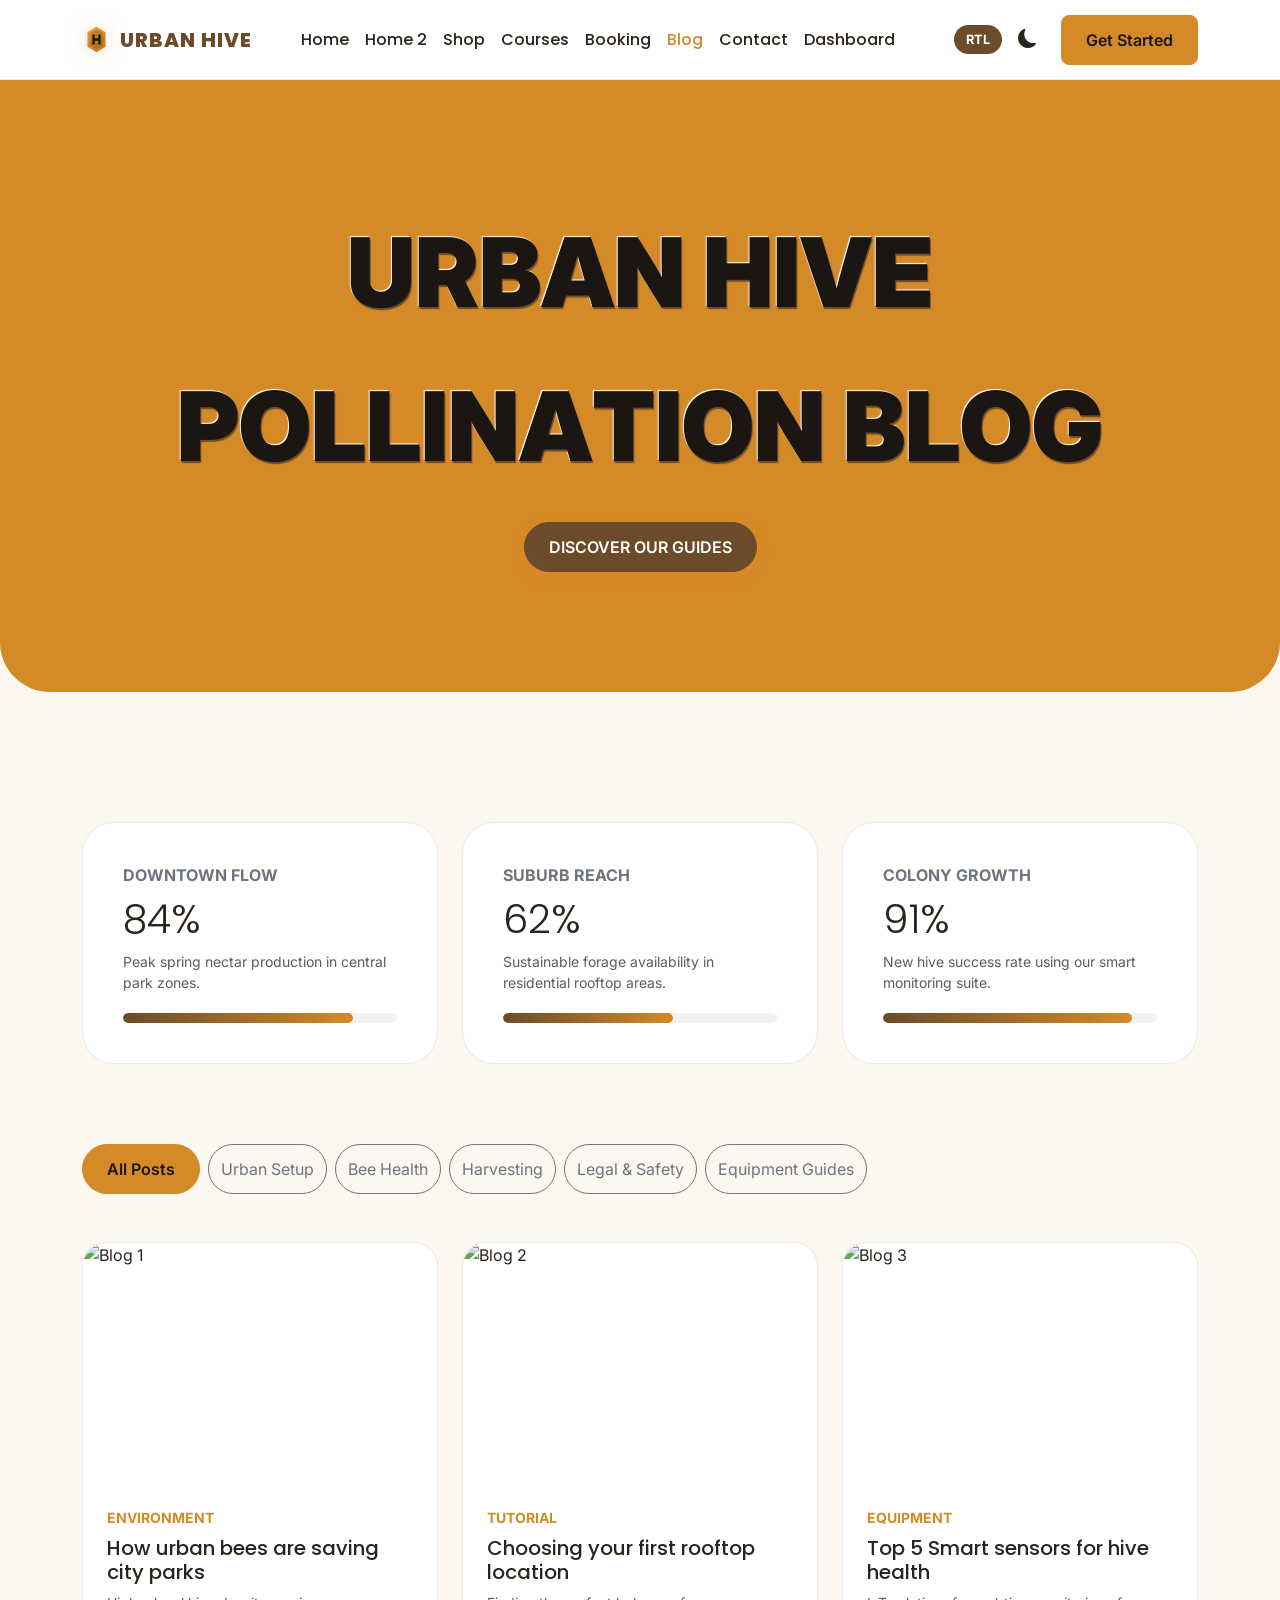
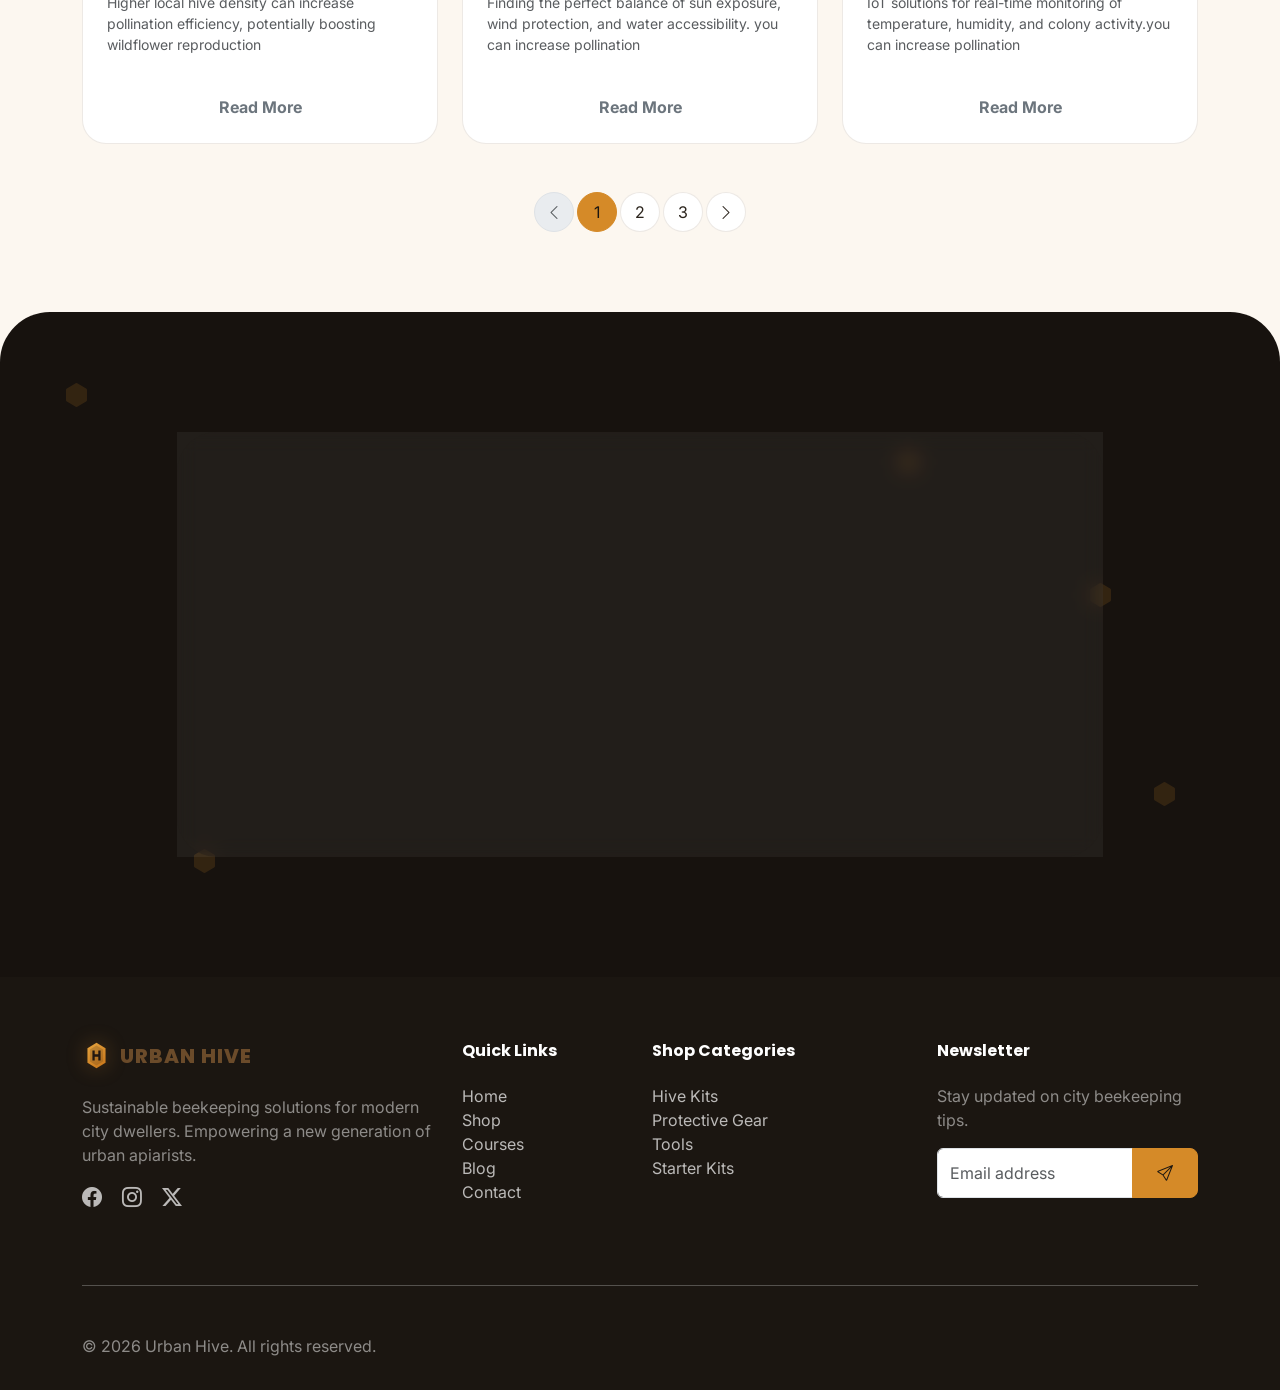
==== commit 987fbeaf: "Add files via upload Client First Commit" ====
--- a/blog.html
+++ b/blog.html
@@ -1,403 +1,408 @@
-<!DOCTYPE html>
-<html lang="en" data-bs-theme="light">
-
-<head>
-    <meta charset="UTF-8">
-    <meta name="viewport" content="width=device-width, initial-scale=1.0">
-    <meta name="description" content="Urban beekeeping guides, tips, and news for city apiarists.">
-    <title>The Urban Hive Blog | Beekeeping Guides</title>
-    <link rel="icon" type="image/svg+xml"
-        href="data:image/svg+xml,<svg xmlns='http://www.w3.org/2000/svg' viewBox='0 0 16 16' fill='%23FFFF00'><path d='M8.5.134a1 1 0 0 0-1 0l-6 3.464a1 1 0 0 0-.5.866V11.54a1 1 0 0 0 .5.866l6 3.464a1 1 0 0 0 1 0l6-3.464a1 1 0 0 0 .5-.866V4.464a1 1 0 0 0-.5-.866L8.5.134z'/></svg>">
-    <!-- Bootstrap 5 CSS -->
-    <link href="https://cdn.jsdelivr.net/npm/bootstrap@5.3.3/dist/css/bootstrap.min.css" rel="stylesheet">
-    <!-- Bootstrap Icons -->
-    <link rel="stylesheet" href="https://cdn.jsdelivr.net/npm/bootstrap-icons@1.11.3/font/bootstrap-icons.min.css">
-    <!-- Custom CSS -->
-    <link rel="stylesheet" href="assets/css/styles.css">
-    <style>
-        /* Unique Page Animation: Fade + Scale */
-        .blog-card {
-            background-color: var(--card-bg);
-            border-radius: 24px;
-            border: 1px solid var(--border-color);
-            transition: all 0.5s cubic-bezier(0.175, 0.885, 0.32, 1.275);
-            overflow: hidden;
-            opacity: 0;
-            transform: scale(0.9);
+<!DOCTYPE html>
+<html lang="en" data-bs-theme="light">
+
+<head>
+    <meta charset="UTF-8">
+    <meta name="viewport" content="width=device-width, initial-scale=1.0">
+    <meta name="description" content="Urban beekeeping guides, tips, and news for city apiarists.">
+    <title>The Urban Hive Blog | Beekeeping Guides</title>
+    <link rel="icon" type="image/svg+xml"
+        href="assets/img/urban-hive-mark.svg">
+    <!-- Bootstrap 5 CSS -->
+    <link href="https://cdn.jsdelivr.net/npm/bootstrap@5.3.3/dist/css/bootstrap.min.css" rel="stylesheet">
+    <!-- Bootstrap Icons -->
+    <link rel="stylesheet" href="https://cdn.jsdelivr.net/npm/bootstrap-icons@1.11.3/font/bootstrap-icons.min.css">
+    <!-- Custom CSS -->
+    <link rel="stylesheet" href="assets/css/styles.css">
+    <style>
+        /* Unique Page Animation: Fade + Scale */
+        .blog-card {
+            background-color: var(--card-bg);
+            border-radius: 24px;
+            border: 1px solid var(--border-color);
+            transition: all 0.5s cubic-bezier(0.175, 0.885, 0.32, 1.275);
+            overflow: hidden;
+            opacity: 0;
+            transform: scale(0.9);
+        }
+
+        .blog-card.active {
+            opacity: 1;
+            transform: scale(1);
+        }
+
+        .blog-card:hover {
+            box-shadow: 0 20px 48px rgba(0, 0, 0, 0.1);
+            transform: translateY(-8px) scale(1.02);
+        }
+
+        .blog-card img {
+            height: 240px;
+            width: 100%;
+            object-fit: cover;
+            transition: transform 0.5s;
+        }
+
+        .blog-card:hover img {
+            transform: scale(1.1);
+        }
+
+        .featured-post {
+            border-radius: 32px;
+            overflow: hidden;
+            position: relative;
+            background-color: var(--secondary-color);
+            color: white;
+            min-height: 400px;
+            display: flex;
+            align-items: center;
+        }
+
+        .featured-post img {
+            position: absolute;
+            right: 0;
+            top: 0;
+            width: 50%;
+            height: 100%;
+            object-fit: cover;
+            opacity: 0.8;
+            mask-image: linear-gradient(to left, black 50%, transparent);
+        }
+
+        @media (max-width: 992px) {
+            .featured-post img {
+                display: none;
+            }
+
+            .featured-post {
+                width: 100%;
+                mask-image: none;
+            }
+        }
+
+        .blog-card {
+            height: 100%;
+            display: flex;
+            flex-direction: column;
+        }
+
+        .blog-card .p-4 {
+            flex-grow: 1;
+            display: flex;
+            flex-direction: column;
+        }
+
+        .blog-card .d-flex {
+            margin-top: auto;
+            justify-content: center !important;
+            align-items: center !important;
+        }
+
+        .page-link {
+            border-radius: 50% !important;
+            width: 40px;
+            height: 40px;
+            display: flex;
+            align-items: center;
+            justify-content: center;
+            margin: 0 4px;
+            border-color: var(--border-color);
+            color: var(--text-color);
+        }
+
+        .page-item.active .page-link {
+            background-color: var(--primary-color);
+            border-color: var(--primary-color);
+            color: var(--accent-color);
+        }
+
+        /* 3D Text Animation CSS */
+        .animation-container {
+            background: #17120E;
+            /* Dark Green */
+            padding: 120px 0;
+            text-align: center;
+            overflow: hidden;
+            position: relative;
+            border-radius: 0 0 50px 50px;
+            margin-bottom: 50px;
+        }
+
+        .animation-container .btn {
+            transition: all 0.3s ease;
+            box-shadow: 0 4px 15px rgba(213, 138, 40, 0.2);
+        }
+
+        .animation-container .btn:hover {
+            transform: translateY(-2px);
+            box-shadow: 0 8px 25px rgba(213, 138, 40, 0.4);
+            background-color: #D58A28 !important;
+            border-color: #D58A28 !important;
+            color: #17120E !important;
+        }
+
+        .foo {
+            position: relative;
+            display: block;
+            margin-bottom: 10px;
+        }
+
+        .letter {
+            display: inline-block;
+            font-weight: 900;
+            font-size: clamp(2rem, 8vw, 6rem);
+            position: relative;
+            color: #fff;
+            transform-style: preserve-3d;
+            perspective: 1000px;
+            z-index: 1;
+            text-shadow: 1px 2px 1px #6B4B2A, -1px -1px 1px #000;
+            text-transform: uppercase;
+        }
+
+        .letter .char1,
+        .letter .char2 {
+            position: absolute;
+            transform-origin: 0 250%;
+            top: 0;
+            left: 0;
+            text-shadow: none;
+        }
+
+        .letter .char1 {
+            color: #17120E;
+            transform: scale(1, 1) rotateX(0deg);
+            animation: cover-ani 2s linear infinite both;
+            z-index: 3;
+        }
+
+        .letter .char2 {
+            color: rgba(213, 138, 40, 0.15);
+            z-index: 2;
+            transform: scale(1, 1) rotateX(-50deg);
+            animation: shadow-ani 2s linear infinite both;
+            opacity: 0;
+        }
+
+        @keyframes cover-ani {
+            0% {
+                transform: scale(1, 1) rotateX(0deg) skew(0deg, 0deg);
+            }
+
+            25% {
+                color: #6B4B2A;
+            }
+
+            50% {
+                transform: scale(1, 1) rotateX(-50deg) skew(8deg, 0deg);
+                color: #155343;
+            }
+
+            75% {
+                color: #17120E;
+                opacity: 1;
+            }
+
+            100% {
+                transform: scale(1, 1) rotateX(-180deg) skew(0deg, 0deg);
+                opacity: 0;
+            }
+        }
+
+        @keyframes shadow-ani {
+            0% {
+                transform: scale(1, 1) rotateX(0deg) skew(0deg, 0deg);
+            }
+
+            50% {
+                transform: scale(1.08, 1) rotateX(-80deg) skew(-30deg, 0deg);
+                opacity: 1;
+            }
+
+            100% {
+                transform: scale(1, 1) rotateX(-180deg) skew(0deg, 0deg);
+                opacity: 0;
+            }
+        }
+
+        /* Light Mode Hero Overrides */
+        [data-bs-theme="light"] .animation-container {
+            background-color: var(--primary-color);
+        }
+
+        [data-bs-theme="light"] .letter {
+            color: var(--accent-color);
+            text-shadow: 1px 2px 1px var(--secondary-color), -1px -1px 1px #FFFFFF;
+        }
+
+        [data-bs-theme="light"] .letter .char1 {
+            color: var(--primary-color);
+        }
+
+        [data-bs-theme="light"] .animation-container .btn-primary {
+            background-color: var(--secondary-color);
+            border-color: var(--secondary-color);
+            color: #FFFFFF;
+        }
+
+        /* HONEYDEW MOMENTUM SECTION */
+        .nectar-stats {
+            padding: 80px 0;
+            position: relative;
+            z-index: 10;
+        }
+
+        .stat-card-premium {
+            background: var(--card-bg);
+            border: 1px solid var(--border-color);
+            border-radius: 32px;
+            padding: 40px;
+            height: 100%;
+            transition: transform 0.3s;
+        }
+
+        .stat-card-premium:hover {
+            transform: translateY(-10px);
+            border-color: var(--primary-color);
+        }
+
+        .honey-bar-container {
+            height: 10px;
+            background: rgba(0, 0, 0, 0.05);
+            border-radius: 5px;
+            overflow: hidden;
+            margin-top: 20px;
+        }
+
+        .honey-bar-fill {
+            height: 100%;
+            background: linear-gradient(90deg, var(--secondary-color), var(--primary-color));
+            width: 0;
+            transition: width 2s ease-out;
+            border-radius: 5px;
+        }
+
+        .active-flow .honey-bar-fill {
+            width: var(--percent);
+        }
+
+        /* SWARM SECTION */
+        .swarm-section {
+            background: #17120E;
+            padding: 120px 0;
+            position: relative;
+            overflow: hidden;
+            border-radius: 50px 50px 0 0;
+            color: white;
+            margin-top: 80px;
+        }
+
+        .bee-icon-float {
+            position: absolute;
+            font-size: 1.5rem;
+            color: var(--primary-color);
+            opacity: 0.15;
+            animation: beeMove 6s infinite alternate ease-in-out;
+            pointer-events: none;
+        }
+
+        @keyframes beeMove {
+            0% {
+                transform: translate(0, 0) rotate(0deg);
+            }
+
+            50% {
+                transform: translate(30px, -40px) rotate(15deg);
+            }
+
+            100% {
+                transform: translate(-20px, 20px) rotate(-10deg);
+            }
+        }
+
+        .swarm-card {
+            background: rgba(255, 255, 255, 0.05);
+            backdrop-filter: blur(10px);
+            border-radius: 40px;
+            padding: 60px;
+            border: 1px solid rgba(255, 255, 255, 0.1);
+            position: relative;
+            z-index: 5;
+        }
+
+        .swarm-btn {
+            border-radius: 12px;
+            padding: 14px 40px;
+            font-weight: 700;
+            transition: all 0.3s cubic-bezier(0.165, 0.84, 0.44, 1);
+        }
+
+        .swarm-btn:hover {
+            transform: translateY(-3px) scale(1.02);
+            box-shadow: 0 10px 20px rgba(213, 138, 40, 0.2);
         }
 
-        .blog-card.active {
+        [data-bs-theme="light"] .swarm-card input::placeholder {
+            color: rgba(255, 255, 255, 0.72);
             opacity: 1;
-            transform: scale(1);
-        }
-
-        .blog-card:hover {
-            box-shadow: 0 20px 48px rgba(0, 0, 0, 0.1);
-            transform: translateY(-8px) scale(1.02);
-        }
-
-        .blog-card img {
-            height: 240px;
-            width: 100%;
-            object-fit: cover;
-            transition: transform 0.5s;
-        }
-
-        .blog-card:hover img {
-            transform: scale(1.1);
-        }
-
-        .featured-post {
-            border-radius: 32px;
-            overflow: hidden;
-            position: relative;
-            background-color: var(--secondary-color);
-            color: white;
-            min-height: 400px;
-            display: flex;
-            align-items: center;
-        }
-
-        .featured-post img {
-            position: absolute;
-            right: 0;
-            top: 0;
-            width: 50%;
-            height: 100%;
-            object-fit: cover;
-            opacity: 0.8;
-            mask-image: linear-gradient(to left, black 50%, transparent);
-        }
-
-        @media (max-width: 992px) {
-            .featured-post img {
-                display: none;
-            }
-
-            .featured-post {
-                width: 100%;
-                mask-image: none;
-            }
-        }
-
-        .blog-card {
-            height: 100%;
-            display: flex;
-            flex-direction: column;
-        }
-
-        .blog-card .p-4 {
-            flex-grow: 1;
-            display: flex;
-            flex-direction: column;
-        }
-
-        .blog-card .d-flex {
-            margin-top: auto;
-            justify-content: center !important;
-            align-items: center !important;
-        }
-
-        .page-link {
-            border-radius: 50% !important;
-            width: 40px;
-            height: 40px;
-            display: flex;
-            align-items: center;
-            justify-content: center;
-            margin: 0 4px;
-            border-color: var(--border-color);
-            color: var(--text-color);
-        }
-
-        .page-item.active .page-link {
-            background-color: var(--primary-color);
-            border-color: var(--primary-color);
-            color: var(--accent-color);
-        }
-
-        /* 3D Text Animation CSS */
-        .animation-container {
-            background: #0E1A17;
-            /* Dark Green */
-            padding: 120px 0;
-            text-align: center;
-            overflow: hidden;
-            position: relative;
-            border-radius: 0 0 50px 50px;
-            margin-bottom: 50px;
-        }
-
-        .animation-container .btn {
-            transition: all 0.3s ease;
-            box-shadow: 0 4px 15px rgba(255, 255, 0, 0.2);
-        }
-
-        .animation-container .btn:hover {
-            transform: translateY(-2px);
-            box-shadow: 0 8px 25px rgba(255, 255, 0, 0.4);
-            background-color: #FFFF00 !important;
-            border-color: #FFFF00 !important;
-            color: #0E1A17 !important;
-        }
-
-        .foo {
-            position: relative;
-            display: block;
-            margin-bottom: 10px;
-        }
-
-        .letter {
-            display: inline-block;
-            font-weight: 900;
-            font-size: clamp(2rem, 8vw, 6rem);
-            position: relative;
-            color: #fff;
-            transform-style: preserve-3d;
-            perspective: 1000px;
-            z-index: 1;
-            text-shadow: 1px 2px 1px #1F7A63, -1px -1px 1px #000;
-            text-transform: uppercase;
-        }
-
-        .letter .char1,
-        .letter .char2 {
-            position: absolute;
-            transform-origin: 0 250%;
-            top: 0;
-            left: 0;
-            text-shadow: none;
-        }
-
-        .letter .char1 {
-            color: #0E1A17;
-            transform: scale(1, 1) rotateX(0deg);
-            animation: cover-ani 2s linear infinite both;
-            z-index: 3;
-        }
-
-        .letter .char2 {
-            color: rgba(255, 255, 0, 0.15);
-            z-index: 2;
-            transform: scale(1, 1) rotateX(-50deg);
-            animation: shadow-ani 2s linear infinite both;
-            opacity: 0;
-        }
-
-        @keyframes cover-ani {
-            0% {
-                transform: scale(1, 1) rotateX(0deg) skew(0deg, 0deg);
-            }
-
-            25% {
-                color: #1F7A63;
-            }
-
-            50% {
-                transform: scale(1, 1) rotateX(-50deg) skew(8deg, 0deg);
-                color: #155343;
-            }
-
-            75% {
-                color: #0E1A17;
-                opacity: 1;
-            }
-
-            100% {
-                transform: scale(1, 1) rotateX(-180deg) skew(0deg, 0deg);
-                opacity: 0;
-            }
-        }
-
-        @keyframes shadow-ani {
-            0% {
-                transform: scale(1, 1) rotateX(0deg) skew(0deg, 0deg);
-            }
-
-            50% {
-                transform: scale(1.08, 1) rotateX(-80deg) skew(-30deg, 0deg);
-                opacity: 1;
-            }
-
-            100% {
-                transform: scale(1, 1) rotateX(-180deg) skew(0deg, 0deg);
-                opacity: 0;
-            }
-        }
-
-        /* Light Mode Hero Overrides */
-        [data-bs-theme="light"] .animation-container {
-            background-color: var(--primary-color);
-        }
-
-        [data-bs-theme="light"] .letter {
-            color: var(--accent-color);
-            text-shadow: 1px 2px 1px var(--secondary-color), -1px -1px 1px #FFFFFF;
-        }
-
-        [data-bs-theme="light"] .letter .char1 {
-            color: var(--primary-color);
-        }
-
-        [data-bs-theme="light"] .animation-container .btn-primary {
-            background-color: var(--secondary-color);
-            border-color: var(--secondary-color);
-            color: #FFFFFF;
-        }
-
-        /* HONEYDEW MOMENTUM SECTION */
-        .nectar-stats {
-            padding: 80px 0;
-            position: relative;
-            z-index: 10;
-        }
-
-        .stat-card-premium {
-            background: var(--card-bg);
-            border: 1px solid var(--border-color);
-            border-radius: 32px;
-            padding: 40px;
-            height: 100%;
-            transition: transform 0.3s;
-        }
-
-        .stat-card-premium:hover {
-            transform: translateY(-10px);
-            border-color: var(--primary-color);
-        }
-
-        .honey-bar-container {
-            height: 10px;
-            background: rgba(0, 0, 0, 0.05);
-            border-radius: 5px;
-            overflow: hidden;
-            margin-top: 20px;
-        }
-
-        .honey-bar-fill {
-            height: 100%;
-            background: linear-gradient(90deg, var(--secondary-color), var(--primary-color));
-            width: 0;
-            transition: width 2s ease-out;
-            border-radius: 5px;
-        }
-
-        .active-flow .honey-bar-fill {
-            width: var(--percent);
-        }
-
-        /* SWARM SECTION */
-        .swarm-section {
-            background: #0E1A17;
-            padding: 120px 0;
-            position: relative;
-            overflow: hidden;
-            border-radius: 50px 50px 0 0;
-            color: white;
-            margin-top: 80px;
-        }
-
-        .bee-icon-float {
-            position: absolute;
-            font-size: 1.5rem;
-            color: var(--primary-color);
-            opacity: 0.15;
-            animation: beeMove 6s infinite alternate ease-in-out;
-            pointer-events: none;
-        }
-
-        @keyframes beeMove {
-            0% {
-                transform: translate(0, 0) rotate(0deg);
-            }
-
-            50% {
-                transform: translate(30px, -40px) rotate(15deg);
-            }
-
-            100% {
-                transform: translate(-20px, 20px) rotate(-10deg);
-            }
-        }
-
-        .swarm-card {
-            background: rgba(255, 255, 255, 0.05);
-            backdrop-filter: blur(10px);
-            border-radius: 40px;
-            padding: 60px;
-            border: 1px solid rgba(255, 255, 255, 0.1);
-            position: relative;
-            z-index: 5;
-        }
-
-        .swarm-btn {
-            border-radius: 12px;
-            padding: 14px 40px;
-            font-weight: 700;
-            transition: all 0.3s cubic-bezier(0.165, 0.84, 0.44, 1);
-        }
-
-        .swarm-btn:hover {
-            transform: translateY(-3px) scale(1.02);
-            box-shadow: 0 10px 20px rgba(255, 255, 0, 0.2);
         }
 
         /* Blog card alignment fixes for web and tablet */
         .blog-card .d-flex {
-            margin-top: auto;
-            justify-content: center !important;
-            align-items: center !important;
-        }
-
-        /* Footer alignment fixes for tablet view */
-        @media (max-width: 991px) and (min-width: 768px) {
-            footer .row {
-                justify-content: center;
-                text-align: center;
-            }
-
-            /* Blog card alignment fixes */
-            .blog-card .d-flex {
-                justify-content: center !important;
-                align-items: center !important;
-                flex-wrap: nowrap !important;
-                width: 100% !important;
-                text-align: center !important;
-            }
-
-            /* Fix first blog card alignment */
-            .blog-item:first-child .d-flex {
-                display: flex !important;
-                justify-content: center !important;
-                align-items: center !important;
-                width: 100% !important;
-            }
-
-            footer .col-lg-4,
-            footer .col-md-2,
-            footer .col-md-3,
-            footer .col-lg-3 {
-                margin-bottom: 2rem;
-                flex: 0 0 auto;
-                width: 100%;
-                max-width: 300px;
-            }
-
-            footer .input-group {
-                max-width: 300px;
-                margin: 0 auto;
-            }
-        }
-    </style>
-</head>
-
-<body onload="animateBlog()">
-
+            margin-top: auto;
+            justify-content: center !important;
+            align-items: center !important;
+        }
+
+        /* Footer alignment fixes for tablet view */
+        @media (max-width: 991px) and (min-width: 768px) {
+            footer .row {
+                justify-content: center;
+                text-align: center;
+            }
+
+            /* Blog card alignment fixes */
+            .blog-card .d-flex {
+                justify-content: center !important;
+                align-items: center !important;
+                flex-wrap: nowrap !important;
+                width: 100% !important;
+                text-align: center !important;
+            }
+
+            /* Fix first blog card alignment */
+            .blog-item:first-child .d-flex {
+                display: flex !important;
+                justify-content: center !important;
+                align-items: center !important;
+                width: 100% !important;
+            }
+
+            footer .col-lg-4,
+            footer .col-md-2,
+            footer .col-md-3,
+            footer .col-lg-3 {
+                margin-bottom: 2rem;
+                flex: 0 0 auto;
+                width: 100%;
+                max-width: 300px;
+            }
+
+            footer .input-group {
+                max-width: 300px;
+                margin: 0 auto;
+            }
+        }
+    </style>
+</head>
+
+<body onload="animateBlog()">
+
     <!-- Navbar -->
     <nav class="navbar navbar-expand-xl sticky-top">
         <div class="container">
             <a class="navbar-brand d-flex align-items-center" href="index.html">
-                <i class="bi bi-hexagon-fill fs-3 me-2"></i>
+                <span class="brand-mark me-2" aria-hidden="true"></span>
                 <span class="brand-name">URBAN HIVE</span>
             </a>
             <div class="offcanvas offcanvas-end" tabindex="-1" id="offcanvasNavbar">
@@ -413,12 +418,15 @@
                         <li class="nav-item"><a class="nav-link" href="pricing.html">Courses</a></li>
                         <li class="nav-item"><a class="nav-link" href="booking.html">Booking</a></li>
                         <li class="nav-item"><a class="nav-link active" href="blog.html">Blog</a></li>
+                        <li class="nav-item"><a class="nav-link" href="contact.html">Contact</a></li>
                         <li class="nav-item"><a class="nav-link" href="dashboard.html">Dashboard</a></li>
                     </ul>
                     <div class="mt-3 pt-3 border-top d-xl-none">
                         <div class="d-flex align-items-center mb-3">
                             <button class="rtl-toggle-btn me-3">RTL</button>
-                            <span class="text-secondary small">Switch Layout</span>
+                            <button class="theme-toggle-btn me-3" aria-label="Toggle Theme">
+                                <i class="bi bi-moon-fill"></i>
+                            </button>
                         </div>
                         <a href="login.html" class="btn btn-primary w-100">Get Started</a>
                     </div>
@@ -426,7 +434,7 @@
             </div>
             <div class="d-flex align-items-center order-xl-3 ms-auto">
                 <button class="rtl-toggle-btn me-2 d-none d-xl-inline-block">RTL</button>
-                <button class="theme-toggle-btn me-3" aria-label="Toggle Theme">
+                <button class="theme-toggle-btn me-3 d-none d-xl-inline-block" aria-label="Toggle Theme">
                     <i class="bi bi-moon-fill"></i>
                 </button>
                 <a href="login.html" class="btn btn-primary d-none d-xl-block">Get Started</a>
@@ -440,272 +448,274 @@
 
     <!-- Blog Header & Animation Section -->
     <header class="animation-container">
-        <div class="container">
-            <div class="foo">URBAN HIVE</div>
-            <div class="foo">POLLINATION BLOG</div>
-            <div class="mt-4">
-                <a href="#blog-grid" class="btn btn-primary rounded-pill px-4">DISCOVER OUR GUIDES</a>
-            </div>
-        </div>
-    </header>
-
-    <!-- Honeydew Momentum Section -->
-    <section class="nectar-stats">
-        <div class="container">
-            <div class="row g-4">
-                <div class="col-md-4 stagger-item">
-                    <div class="stat-card-premium active-flow">
-                        <span class="text-secondary fw-bold">DOWNTOWN FLOW</span>
-                        <h3 class="display-6 mt-2">84%</h3>
-                        <p class="text-muted small">Peak spring nectar production in central park zones.</p>
-                        <div class="honey-bar-container">
-                            <div class="honey-bar-fill" style="--percent: 84%"></div>
-                        </div>
-                    </div>
-                </div>
-                <div class="col-md-4 stagger-item">
-                    <div class="stat-card-premium active-flow">
-                        <span class="text-secondary fw-bold">SUBURB REACH</span>
-                        <h3 class="display-6 mt-2">62%</h3>
-                        <p class="text-muted small">Sustainable forage availability in residential rooftop areas.</p>
-                        <div class="honey-bar-container">
-                            <div class="honey-bar-fill" style="--percent: 62%"></div>
-                        </div>
-                    </div>
-                </div>
-                <div class="col-md-4 stagger-item">
-                    <div class="stat-card-premium active-flow">
-                        <span class="text-secondary fw-bold">COLONY GROWTH</span>
-                        <h3 class="display-6 mt-2">91%</h3>
-                        <p class="text-muted small">New hive success rate using our smart monitoring suite.</p>
-                        <div class="honey-bar-container">
-                            <div class="honey-bar-fill" style="--percent: 91%"></div>
-                        </div>
-                    </div>
-                </div>
-            </div>
-        </div>
-    </section>
-
-    <!-- Blog Grid -->
-    <section class="pb-64" id="blog-grid">
-        <div class="container">
-            <!-- Filter Categories -->
-            <div class="d-flex flex-wrap gap-2 mb-5">
-                <button class="btn btn-primary rounded-pill">All Posts</button>
-                <button class="btn btn-outline-secondary rounded-pill">Urban Setup</button>
-                <button class="btn btn-outline-secondary rounded-pill">Bee Health</button>
-                <button class="btn btn-outline-secondary rounded-pill">Harvesting</button>
-                <button class="btn btn-outline-secondary rounded-pill">Legal & Safety</button>
-                <button class="btn btn-outline-secondary rounded-pill">Equipment Guides</button>
-            </div>
-
-            <div class="row g-4 mb-5">
-                <!-- Blog 1 -->
-                <div class="col-md-6 col-lg-4">
-                    <div class="blog-card blog-item">
-                        <img src="https://media.istockphoto.com/id/1317323736/photo/a-view-up-into-the-trees-direction-sky.jpg?s=612x612&w=0&k=20&c=i4HYO7xhao7CkGy7Zc_8XSNX_iqG0vAwNsrH1ERmw2Q="
-                            alt="Blog 1">
-                        <div class="p-4">
-                            <small class="text-primary fw-bold text-uppercase">Environment</small>
-                            <h4 class="mt-2 h5">How urban bees are saving city parks</h4>
-                            <p class="text-muted small">Higher local hive density can increase pollination efficiency, potentially boosting wildflower reproduction  </p>
-                            <div class="d-flex justify-content-center align-items-center mt-4">
-                                <a href="#" class="text-secondary fw-bold text-decoration-none">Read More</a>
-                            </div>
-                        </div>
-                    </div>
-                </div>
-                <!-- Blog 2 -->
-                <div class="col-md-6 col-lg-4">
-                    <div class="blog-card blog-item">
-                        <img src="https://media.istockphoto.com/id/1500285927/photo/young-woman-a-university-student-studying-online.jpg?s=612x612&w=0&k=20&c=yvFDnYMNEJ6WEDYrAaOOLXv-Jhtv6ViBRXSzJhL9S_k="
-                            alt="Blog 2">
-                        <div class="p-4">
-                            <small class="text-primary fw-bold text-uppercase">Tutorial</small>
-                            <h4 class="mt-2 h5">Choosing your first rooftop location</h4>
-                            <p class="text-muted small">Finding the perfect balance of sun exposure, wind protection,
-                                and water accessibility. you can increase pollination</p>
-                            <div class="d-flex justify-content-center align-items-center mt-4">
-                                <a href="#" class="text-secondary fw-bold text-decoration-none">Read More</a>
-                            </div>
-                        </div>
-                    </div>
-                </div>
-                <!-- Blog 3 -->
-                <div class="col-md-6 col-lg-4">
-                    <div class="blog-card blog-item">
-                        <img src="https://encrypted-tbn0.gstatic.com/images?q=tbn:ANd9GcTdiT8UnxFfRXEr1P6NMZDk4l__2_OtK8FdgA&s"
-                            alt="Blog 3">
-                        <div class="p-4">
-                            <small class="text-primary fw-bold text-uppercase">Equipment</small>
-                            <h4 class="mt-2 h5">Top 5 Smart sensors for hive health</h4>
-                            <p class="text-muted small">IoT solutions for real-time monitoring of temperature, humidity,
-                                and colony activity.you can increase pollination</p>
-                            <div class="d-flex justify-content-center align-items-center mt-4">
-                                <a href="#" class="text-secondary fw-bold text-decoration-none">Read More</a>
-                            </div>
-                        </div>
-                    </div>
-                </div>
-            </div>
-
-            <!-- Pagination -->
-            <nav>
-                <ul class="pagination justify-content-center">
-                    <li class="page-item disabled"><a class="page-link" href="#"><i class="bi bi-chevron-left"></i></a>
-                    </li>
-                    <li class="page-item active"><a class="page-link" href="#">1</a></li>
-                    <li class="page-item"><a class="page-link" href="#">2</a></li>
-                    <li class="page-item"><a class="page-link" href="#">3</a></li>
-                    <li class="page-item"><a class="page-link" href="#"><i class="bi bi-chevron-right"></i></a></li>
-                </ul>
-            </nav>
-        </div>
-    </section>
-
-    <!-- Join the Swarm Section -->
-    <section class="swarm-section">
-        <!-- Floating Bees -->
-        <i class="bi bi-hexagon-fill bee-icon-float" style="top: 10%; left: 5%; animation-delay: 0s;"></i>
-        <i class="bi bi-hexagon-fill bee-icon-float" style="top: 80%; left: 15%; animation-delay: 1.5s;"></i>
-        <i class="bi bi-hexagon-fill bee-icon-float" style="top: 40%; left: 85%; animation-delay: 3s;"></i>
-        <i class="bi bi-hexagon-fill bee-icon-float" style="top: 20%; left: 70%; animation-delay: 0.5s;"></i>
-        <i class="bi bi-hexagon-fill bee-icon-float" style="top: 70%; left: 90%; animation-delay: 2.2s;"></i>
-
-        <div class="container">
-            <div class="row justify-content-center">
-                <div class="col-lg-10">
-                    <div class="swarm-card text-center stagger-item">
-                        <span class="badge bg-primary text-dark mb-4">COMMUNITY NEWSLETTER</span>
-                        <h2 class="display-4 fw-bold mb-4">Join the Urban Swarm</h2>
-                        <p class="lead opacity-75 mb-5">Get weekly dispatches from the front lines of urban apiculture.
-                            Tips, local laws, and emergency hive-rescue alerts.</p>
-                        <form class="row g-3 justify-content-center"
-                            onsubmit="event.preventDefault(); alert('Welcome to the Colony!');">
-                            <div class="col-md-6">
-                                <input type="email"
-                                    class="form-control form-control-lg bg-transparent border-white text-white border-opacity-25"
-                                    placeholder="Enter your email...">
-                            </div>
-                            <div class="col-md-auto">
-                                <button type="submit" class="btn btn-primary swarm-btn">Join Now</button>
-                            </div>
-                        </form>
-                    </div>
-                </div>
-            </div>
-        </div>
-    </section>
-
-    <!-- Footer -->
-    <footer>
-        <div class="container">
-            <div class="row g-4">
-                <div class="col-lg-4">
-                    <a class="d-flex align-items-center mb-4 text-decoration-none" href="index.html">
-                        <i class="bi bi-hexagon-fill fs-3 me-2"></i>
-                        <span class="brand-name">URBAN HIVE</span>
-                    </a>
-                    <p class="text-white-50">Sustainable beekeeping solutions for modern city dwellers.
-                        Empowering a new
-                        generation of urban apiarists.</p>
-                    <div class="mb-4">
-                        <a href="#" class="me-3"><i class="bi bi-facebook fs-5"></i></a>
-                        <a href="#" class="me-3"><i class="bi bi-instagram fs-5"></i></a>
-                        <a href="#" class="me-3"><i class="bi bi-twitter-x fs-5"></i></a>
-                    </div>
-                </div>
-                <div class="col-md-2 col-6">
-                    <h6 class="text-white mb-4">Quick Links</h6>
-                    <ul class="list-unstyled">
-                        <li><a href="index.html">Home</a></li>
-                        <li><a href="services.html">Shop</a></li>
-                        <li><a href="pricing.html">Courses</a></li>
+        <div class="container">
+            <div class="foo">URBAN HIVE</div>
+            <div class="foo">POLLINATION BLOG</div>
+            <div class="mt-4">
+                <a href="#blog-grid" class="btn btn-primary rounded-pill px-4">DISCOVER OUR GUIDES</a>
+            </div>
+        </div>
+    </header>
+
+    <!-- Honeydew Momentum Section -->
+    <section class="nectar-stats">
+        <div class="container">
+            <div class="row g-4">
+                <div class="col-md-4 stagger-item">
+                    <div class="stat-card-premium active-flow">
+                        <span class="text-secondary fw-bold">DOWNTOWN FLOW</span>
+                        <h3 class="display-6 mt-2">84%</h3>
+                        <p class="text-muted small">Peak spring nectar production in central park zones.</p>
+                        <div class="honey-bar-container">
+                            <div class="honey-bar-fill" style="--percent: 84%"></div>
+                        </div>
+                    </div>
+                </div>
+                <div class="col-md-4 stagger-item">
+                    <div class="stat-card-premium active-flow">
+                        <span class="text-secondary fw-bold">SUBURB REACH</span>
+                        <h3 class="display-6 mt-2">62%</h3>
+                        <p class="text-muted small">Sustainable forage availability in residential rooftop areas.</p>
+                        <div class="honey-bar-container">
+                            <div class="honey-bar-fill" style="--percent: 62%"></div>
+                        </div>
+                    </div>
+                </div>
+                <div class="col-md-4 stagger-item">
+                    <div class="stat-card-premium active-flow">
+                        <span class="text-secondary fw-bold">COLONY GROWTH</span>
+                        <h3 class="display-6 mt-2">91%</h3>
+                        <p class="text-muted small">New hive success rate using our smart monitoring suite.</p>
+                        <div class="honey-bar-container">
+                            <div class="honey-bar-fill" style="--percent: 91%"></div>
+                        </div>
+                    </div>
+                </div>
+            </div>
+        </div>
+    </section>
+
+    <!-- Blog Grid -->
+    <section class="pb-64" id="blog-grid">
+        <div class="container">
+            <!-- Filter Categories -->
+            <div class="d-flex flex-wrap gap-2 mb-5">
+                <button class="btn btn-primary rounded-pill">All Posts</button>
+                <button class="btn btn-outline-secondary rounded-pill">Urban Setup</button>
+                <button class="btn btn-outline-secondary rounded-pill">Bee Health</button>
+                <button class="btn btn-outline-secondary rounded-pill">Harvesting</button>
+                <button class="btn btn-outline-secondary rounded-pill">Legal & Safety</button>
+                <button class="btn btn-outline-secondary rounded-pill">Equipment Guides</button>
+            </div>
+
+            <div class="row g-4 mb-5">
+                <!-- Blog 1 -->
+                <div class="col-md-6 col-lg-4">
+                    <div class="blog-card blog-item">
+                        <img src="https://media.istockphoto.com/id/1317323736/photo/a-view-up-into-the-trees-direction-sky.jpg?s=612x612&w=0&k=20&c=i4HYO7xhao7CkGy7Zc_8XSNX_iqG0vAwNsrH1ERmw2Q="
+                            alt="Blog 1">
+                        <div class="p-4">
+                            <small class="text-primary fw-bold text-uppercase">Environment</small>
+                            <h4 class="mt-2 h5">How urban bees are saving city parks</h4>
+                            <p class="text-muted small">Higher local hive density can increase pollination efficiency, potentially boosting wildflower reproduction  </p>
+                            <div class="d-flex justify-content-center align-items-center mt-4">
+                                <a href="#" class="text-secondary fw-bold text-decoration-none">Read More</a>
+                            </div>
+                        </div>
+                    </div>
+                </div>
+                <!-- Blog 2 -->
+                <div class="col-md-6 col-lg-4">
+                    <div class="blog-card blog-item">
+                        <img src="https://media.istockphoto.com/id/1500285927/photo/young-woman-a-university-student-studying-online.jpg?s=612x612&w=0&k=20&c=yvFDnYMNEJ6WEDYrAaOOLXv-Jhtv6ViBRXSzJhL9S_k="
+                            alt="Blog 2">
+                        <div class="p-4">
+                            <small class="text-primary fw-bold text-uppercase">Tutorial</small>
+                            <h4 class="mt-2 h5">Choosing your first rooftop location</h4>
+                            <p class="text-muted small">Finding the perfect balance of sun exposure, wind protection,
+                                and water accessibility. you can increase pollination</p>
+                            <div class="d-flex justify-content-center align-items-center mt-4">
+                                <a href="#" class="text-secondary fw-bold text-decoration-none">Read More</a>
+                            </div>
+                        </div>
+                    </div>
+                </div>
+                <!-- Blog 3 -->
+                <div class="col-md-6 col-lg-4">
+                    <div class="blog-card blog-item">
+                        <img src="https://encrypted-tbn0.gstatic.com/images?q=tbn:ANd9GcTdiT8UnxFfRXEr1P6NMZDk4l__2_OtK8FdgA&s"
+                            alt="Blog 3">
+                        <div class="p-4">
+                            <small class="text-primary fw-bold text-uppercase">Equipment</small>
+                            <h4 class="mt-2 h5">Top 5 Smart sensors for hive health</h4>
+                            <p class="text-muted small">IoT solutions for real-time monitoring of temperature, humidity,
+                                and colony activity.you can increase pollination</p>
+                            <div class="d-flex justify-content-center align-items-center mt-4">
+                                <a href="#" class="text-secondary fw-bold text-decoration-none">Read More</a>
+                            </div>
+                        </div>
+                    </div>
+                </div>
+            </div>
+
+            <!-- Pagination -->
+            <nav>
+                <ul class="pagination justify-content-center">
+                    <li class="page-item disabled"><a class="page-link" href="#"><i class="bi bi-chevron-left"></i></a>
+                    </li>
+                    <li class="page-item active"><a class="page-link" href="#">1</a></li>
+                    <li class="page-item"><a class="page-link" href="#">2</a></li>
+                    <li class="page-item"><a class="page-link" href="#">3</a></li>
+                    <li class="page-item"><a class="page-link" href="#"><i class="bi bi-chevron-right"></i></a></li>
+                </ul>
+            </nav>
+        </div>
+    </section>
+
+    <!-- Join the Swarm Section -->
+    <section class="swarm-section">
+        <!-- Floating Bees -->
+        <i class="bi bi-hexagon-fill bee-icon-float" style="top: 10%; left: 5%; animation-delay: 0s;"></i>
+        <i class="bi bi-hexagon-fill bee-icon-float" style="top: 80%; left: 15%; animation-delay: 1.5s;"></i>
+        <i class="bi bi-hexagon-fill bee-icon-float" style="top: 40%; left: 85%; animation-delay: 3s;"></i>
+        <i class="bi bi-hexagon-fill bee-icon-float" style="top: 20%; left: 70%; animation-delay: 0.5s;"></i>
+        <i class="bi bi-hexagon-fill bee-icon-float" style="top: 70%; left: 90%; animation-delay: 2.2s;"></i>
+
+        <div class="container">
+            <div class="row justify-content-center">
+                <div class="col-lg-10">
+                    <div class="swarm-card text-center stagger-item">
+                        <span class="badge bg-primary text-dark mb-4">COMMUNITY NEWSLETTER</span>
+                        <h2 class="display-4 fw-bold mb-4">Join the Urban Swarm</h2>
+                        <p class="lead opacity-75 mb-5">Get weekly dispatches from the front lines of urban apiculture.
+                            Tips, local laws, and emergency hive-rescue alerts.</p>
+                        <form class="row g-3 justify-content-center"
+                            onsubmit="event.preventDefault(); alert('Welcome to the Colony!');">
+                            <div class="col-md-6">
+                                <input type="email"
+                                    class="form-control form-control-lg bg-transparent border-white text-white border-opacity-25"
+                                    placeholder="Enter your email...">
+                            </div>
+                            <div class="col-md-auto">
+                                <button type="submit" class="btn btn-primary swarm-btn">Join Now</button>
+                            </div>
+                        </form>
+                    </div>
+                </div>
+            </div>
+        </div>
+    </section>
+
+    <!-- Footer -->
+    <footer>
+        <div class="container">
+            <div class="row g-4">
+                <div class="col-lg-4">
+                    <a class="d-flex align-items-center mb-4 text-decoration-none" href="index.html">
+                        <span class="brand-mark me-2" aria-hidden="true"></span>
+                        <span class="brand-name">URBAN HIVE</span>
+                    </a>
+                    <p class="text-white-50">Sustainable beekeeping solutions for modern city dwellers.
+                        Empowering a new
+                        generation of urban apiarists.</p>
+                    <div class="mb-4">
+                        <a href="#" class="me-3"><i class="bi bi-facebook fs-5"></i></a>
+                        <a href="#" class="me-3"><i class="bi bi-instagram fs-5"></i></a>
+                        <a href="#" class="me-3"><i class="bi bi-twitter-x fs-5"></i></a>
+                    </div>
+                </div>
+                <div class="col-md-2 col-6">
+                    <h6 class="text-white mb-4">Quick Links</h6>
+                    <ul class="list-unstyled">
+                        <li><a href="index.html">Home</a></li>
+                        <li><a href="services.html">Shop</a></li>
+                        <li><a href="pricing.html">Courses</a></li>
                         <li><a href="blog.html">Blog</a></li>
-                    </ul>
-                </div>
-                <div class="col-md-3 col-6">
-                    <h6 class="text-white mb-4">Shop Categories</h6>
-                    <ul class="list-unstyled">
-                        <li><a href="#">Hive Kits</a></li>
-                        <li><a href="#">Protective Gear</a></li>
-                        <li><a href="#">Tools</a></li>
-                        <li><a href="#">Starter Kits</a></li>
-                    </ul>
-                </div>
-                <div class="col-lg-3">
-                    <h6 class="text-white mb-4">Newsletter</h6>
-                    <p class="text-white-50">Stay updated on city beekeeping tips.</p>
-                    <div class="input-group">
-                        <input type="email" class="form-control" placeholder="Email address">
-                        <button class="btn btn-primary" type="button"><i class="bi bi-send"></i></button>
-                    </div>
-                </div>
-            </div>
-            <hr class="my-5 opacity-25">
-            <div class="row align-items-center">
-                <div class="col-md-6 mb-3 mb-md-0">
-                    <p class="text-white-50 mb-0">© 2026 Urban Hive. All rights reserved.</p>
-                </div>
-                <div class="col-md-6 text-md-end">
-                    <button id="back-to-top" class="btn btn-outline-primary rounded-circle"><i
-                            class="bi bi-arrow-up"></i></button>
-                </div>
-            </div>
-        </div>
-    </footer>
-
-    <!-- Bootstrap Bundle with Popper -->
-    <script src="https://cdn.jsdelivr.net/npm/bootstrap@5.3.3/dist/js/bootstrap.bundle.min.js"></script>
-    <script src="https://code.jquery.com/jquery-3.7.1.min.js"></script>
-    <script src="assets/js/main.js"></script>
-    <script>
-        $(document).ready(function () {
-            var supports3DTransforms = document.body.style['webkitPerspective'] !== undefined || document.body.style['MozPerspective'] !== undefined;
-
-            function linkify(selector, char_crossfade) {
-                var cc = (char_crossfade != null) ? char_crossfade : "150";
-                var ad = 0;
-
-                if (supports3DTransforms) {
-                    $.each(selector, function () {
-                        var nodes = $(this);
-                        var text = $.trim(nodes.text());
-                        var char_count = text.length;
-                        nodes.empty();
-                        for (var i = 0; i < char_count; i++) {
-                            var node = text[i];
-                            if (node != " ") {
-                                nodes.append('<span class="letter" data-letter="' + node + '">' +
-                                    '<span class="char2" style="animation-delay:' + ((i * cc) + ad) + 'ms;">' + node + '</span>' +
-                                    node +
-                                    '<span class="char1" style="animation-delay:' + ((i * cc) + ad) + 'ms;">' + node + '</span>' +
-                                    '</span>');
-                            } else {
-                                nodes.append('<span class="letter">&nbsp;</span>');
-                            }
-                        }
-                        ad += (char_count * char_crossfade);
-                    });
-                } else {
-                    selector.addClass("letter");
-                }
-            }
-            linkify($(".foo"), 200);
-
-            animateBlog();
-        });
-
-        function animateBlog() {
-            const items = document.querySelectorAll('.blog-item');
-            items.forEach((item, index) => {
-                setTimeout(() => {
-                    item.classList.add('active');
-                }, index * 100);
-            });
-        }
-    </script>
-</body>
-
-</html>+                        <li><a href="contact.html">Contact</a></li>
+                    </ul>
+                </div>
+                <div class="col-md-3 col-6">
+                    <h6 class="text-white mb-4">Shop Categories</h6>
+                    <ul class="list-unstyled">
+                        <li><a href="#">Hive Kits</a></li>
+                        <li><a href="#">Protective Gear</a></li>
+                        <li><a href="#">Tools</a></li>
+                        <li><a href="#">Starter Kits</a></li>
+                    </ul>
+                </div>
+                <div class="col-lg-3">
+                    <h6 class="text-white mb-4">Newsletter</h6>
+                    <p class="text-white-50">Stay updated on city beekeeping tips.</p>
+                    <div class="input-group">
+                        <input type="email" class="form-control" placeholder="Email address">
+                        <button class="btn btn-primary" type="button"><i class="bi bi-send"></i></button>
+                    </div>
+                </div>
+            </div>
+            <hr class="my-5 opacity-25">
+            <div class="row align-items-center">
+                <div class="col-md-6 mb-3 mb-md-0">
+                    <p class="text-white-50 mb-0">&copy; 2026 Urban Hive. All rights reserved.</p>
+                </div>
+                <div class="col-md-6 text-md-end">
+                    <button id="back-to-top" class="btn btn-outline-primary rounded-circle"><i
+                            class="bi bi-arrow-up"></i></button>
+                </div>
+            </div>
+        </div>
+    </footer>
+
+    <!-- Bootstrap Bundle with Popper -->
+    <script src="https://cdn.jsdelivr.net/npm/bootstrap@5.3.3/dist/js/bootstrap.bundle.min.js"></script>
+    <script src="https://code.jquery.com/jquery-3.7.1.min.js"></script>
+    <script src="assets/js/main.js"></script>
+    <script>
+        $(document).ready(function () {
+            var supports3DTransforms = document.body.style['webkitPerspective'] !== undefined || document.body.style['MozPerspective'] !== undefined;
+
+            function linkify(selector, char_crossfade) {
+                var cc = (char_crossfade != null) ? char_crossfade : "150";
+                var ad = 0;
+
+                if (supports3DTransforms) {
+                    $.each(selector, function () {
+                        var nodes = $(this);
+                        var text = $.trim(nodes.text());
+                        var char_count = text.length;
+                        nodes.empty();
+                        for (var i = 0; i < char_count; i++) {
+                            var node = text[i];
+                            if (node != " ") {
+                                nodes.append('<span class="letter" data-letter="' + node + '">' +
+                                    '<span class="char2" style="animation-delay:' + ((i * cc) + ad) + 'ms;">' + node + '</span>' +
+                                    node +
+                                    '<span class="char1" style="animation-delay:' + ((i * cc) + ad) + 'ms;">' + node + '</span>' +
+                                    '</span>');
+                            } else {
+                                nodes.append('<span class="letter">&nbsp;</span>');
+                            }
+                        }
+                        ad += (char_count * char_crossfade);
+                    });
+                } else {
+                    selector.addClass("letter");
+                }
+            }
+            linkify($(".foo"), 200);
+
+            animateBlog();
+        });
+
+        function animateBlog() {
+            const items = document.querySelectorAll('.blog-item');
+            items.forEach((item, index) => {
+                setTimeout(() => {
+                    item.classList.add('active');
+                }, index * 100);
+            });
+        }
+    </script>
+</body>
+
+</html>
+
--- a/assets/css/styles.css
+++ b/assets/css/styles.css
@@ -1,95 +1,100 @@
-@import url('https://fonts.googleapis.com/css2?family=Inter:wght@400;500;600;700&family=Poppins:wght@400;500;600;700&display=swap');
-
-:root {
-    /* Brand Colors */
-    --primary-color: #FFFF00;
-    --secondary-color: #1F7A63;
-    --accent-color: #1A1A1A;
-
-    /* Light Mode */
-    --bg-color: #F9FBF8;
-    --card-bg: #FFFFFF;
-    --text-color: #2A2A2A;
-    --border-color: rgba(31, 122, 99, 0.1);
-
-    /* Spacing */
-    --sp-8: 8px;
-    --sp-16: 16px;
-    --sp-24: 24px;
-    --sp-32: 32px;
-    --sp-48: 48px;
-    --sp-64: 64px;
-    --sp-100: 100px;
-    --sp-120: 120px;
-
-    --transition-speed: 0.3s;
-}
-
-[data-bs-theme="dark"] {
-    --bg-color: #0E1A17;
-    --card-bg: #162723;
-    --text-color: #E8F5F2;
-    --border-color: rgba(255, 255, 0, 0.1);
-}
-
-body {
-    font-family: 'Inter', sans-serif;
-    background-color: var(--bg-color);
-    color: var(--text-color);
-    transition: background-color var(--transition-speed), color var(--transition-speed);
-}
-
-h1,
-h2,
-h3,
-h4,
-h5,
-h6 {
-    font-family: 'Poppins', sans-serif;
-    font-weight: 700;
-}
-
-/* Typography Overrides */
-.brand-name {
-    font-family: 'Poppins', sans-serif;
-    font-weight: 700;
-}
-
-/* Navbar Styling */
-.navbar {
-    min-height: 80px;
-    background-color: var(--card-bg);
-    border-bottom: 1px solid var(--border-color);
-    transition: background-color var(--transition-speed);
-    z-index: 1050;
-}
-
-/* Standardized Brand Identity */
-.navbar-brand i.bi-hexagon-fill,
-footer i.bi-hexagon-fill,
-.offcanvas-header i.bi-hexagon-fill,
-#sidebar .bi-hexagon-fill,
-.brand-logo-icon {
-    color: var(--primary-color) !important;
-    filter: drop-shadow(0 0 8px rgba(255, 255, 0, 0.4));
-    font-size: 1.75rem;
-    /* Standard Logo Size */
-}
-
-.login-card .brand-logo-icon,
-.register-card .brand-logo-icon {
-    font-size: 2.5rem;
-    /* Slightly larger for auth cards but still standardized */
-}
-
-.brand-name {
-    font-family: 'Poppins', sans-serif !important;
-    font-weight: 800 !important;
-    letter-spacing: 1px !important;
-    text-transform: uppercase;
-    transition: color var(--transition-speed);
-}
-
+@import url('https://fonts.googleapis.com/css2?family=Inter:wght@400;500;600;700&family=Poppins:wght@400;500;600;700&display=swap');
+
+:root {
+    /* Brand Colors */
+    --primary-color: #D58A28;
+    --secondary-color: #6B4B2A;
+    --accent-color: #1B1611;
+
+    /* Light Mode */
+    --bg-color: #FCF7F0;
+    --card-bg: #FFFFFF;
+    --text-color: #2B241C;
+    --border-color: rgba(107, 75, 42, 0.12);
+
+    /* Spacing */
+    --sp-8: 8px;
+    --sp-16: 16px;
+    --sp-24: 24px;
+    --sp-32: 32px;
+    --sp-48: 48px;
+    --sp-64: 64px;
+    --sp-100: 100px;
+    --sp-120: 120px;
+
+    --transition-speed: 0.3s;
+}
+
+[data-bs-theme="dark"] {
+    --bg-color: #17120E;
+    --card-bg: #241B14;
+    --text-color: #F5EBDD;
+    --border-color: rgba(213, 138, 40, 0.18);
+}
+
+body {
+    font-family: 'Inter', sans-serif;
+    background-color: var(--bg-color);
+    color: var(--text-color);
+    transition: background-color var(--transition-speed), color var(--transition-speed);
+}
+
+h1,
+h2,
+h3,
+h4,
+h5,
+h6 {
+    font-family: 'Poppins', sans-serif;
+    font-weight: 700;
+}
+
+/* Typography Overrides */
+.brand-name {
+    font-family: 'Poppins', sans-serif;
+    font-weight: 700;
+}
+
+/* Navbar Styling */
+.navbar {
+    min-height: 80px;
+    background-color: var(--card-bg);
+    border-bottom: 1px solid var(--border-color);
+    transition: background-color var(--transition-speed);
+    z-index: 1050;
+}
+
+/* Standardized Brand Identity */
+.brand-mark {
+    width: 1.75rem;
+    height: 1.75rem;
+    display: inline-block;
+    flex-shrink: 0;
+    background: center / contain no-repeat url("../img/urban-hive-mark.svg");
+    filter: drop-shadow(0 0 10px rgba(213, 138, 40, 0.28));
+}
+
+.navbar-brand .brand-mark,
+footer .brand-mark,
+#sidebar .brand-mark {
+    width: 1.85rem;
+    height: 1.85rem;
+}
+
+.login-card .brand-mark,
+.register-card .brand-mark {
+    width: 1.85rem;
+    height: 1.85rem;
+}
+
+.brand-name {
+    font-family: 'Poppins', sans-serif !important;
+    font-weight: 800 !important;
+    letter-spacing: 1px !important;
+    text-transform: uppercase;
+    transition: color var(--transition-speed);
+}
+
 .navbar-brand .brand-name,
 .offcanvas-header .brand-name,
 #sidebar .brand-name,
@@ -97,496 +102,544 @@
     font-size: 1.25rem;
 }
 
-.navbar-brand .brand-name,
-.offcanvas-header .brand-name,
-#sidebar .brand-name,
 .login-card .brand-name,
-.register-card .brand-name,
-footer .brand-name {
+.register-card .brand-name {
+    font-size: 1.25rem;
+}
+
+.navbar-brand .brand-name,
+.offcanvas-header .brand-name,
+#sidebar .brand-name,
+.login-card .brand-name,
+.register-card .brand-name,
+footer .brand-name {
+    color: var(--secondary-color) !important;
+}
+
+.navbar-brand img {
+    height: 40px;
+    width: auto;
+}
+
+.nav-link {
+    font-family: 'Poppins', sans-serif;
+    font-weight: 500;
+    color: var(--text-color) !important;
+    transition: color 0.2s ease;
+}
+
+.nav-link:hover,
+.nav-link.active {
+    color: var(--primary-color) !important;
+}
+
+/* Button System */
+.btn-primary {
+    background-color: var(--primary-color);
+    border-color: var(--primary-color);
+    color: var(--accent-color);
+    font-weight: 600;
+    padding: 12px 24px;
+    border-radius: 8px;
+}
+
+.btn-primary:hover {
+    background-color: #B97117;
+    border-color: #B97117;
+    color: var(--accent-color);
+}
+
+.btn-secondary {
+    background-color: var(--secondary-color);
+    border-color: var(--secondary-color);
+    color: #FFFFFF;
+    font-weight: 600;
+    padding: 12px 24px;
+    border-radius: 8px;
+}
+
+.btn-secondary:hover {
+    background-color: #53361B;
+    border-color: #53361B;
+}
+
+/* Card System */
+.card {
+    background-color: var(--card-bg);
+    border: 1px solid var(--border-color);
+    border-radius: 16px;
+    padding: var(--sp-24);
+    box-shadow: 0 4px 24px rgba(0, 0, 0, 0.04);
+    transition: transform 0.3s ease, box-shadow 0.3s ease, background-color var(--transition-speed);
+    height: 100%;
+}
+
+.card:hover {
+    transform: translateY(-5px);
+    box-shadow: 0 8px 32px rgba(0, 0, 0, 0.08);
+}
+
+.card-icon {
+    width: 48px;
+    height: 48px;
+    display: flex;
+    align-items: center;
+    justify-content: center;
+    background-color: rgba(213, 138, 40, 0.12);
+    color: var(--primary-color);
+    border-radius: 12px;
+    margin-bottom: var(--sp-24);
+    margin-inline: auto;
+}
+
+/* Section Spacing Utilities */
+.py-64 {
+    padding-top: var(--sp-64);
+    padding-bottom: var(--sp-64);
+}
+
+.py-100 {
+    padding-top: var(--sp-100);
+    padding-bottom: var(--sp-100);
+}
+
+.py-120 {
+    padding-top: var(--sp-120);
+    padding-bottom: var(--sp-120);
+}
+
+/* Animation Utilities */
+.animate-on-scroll {
+    opacity: 0;
+    transition: all 0.8s ease-out;
+}
+
+.animate-up {
+    transform: translateY(30px);
+}
+
+.animate-in {
+    opacity: 1;
+    transform: translateY(0);
+}
+
+/* Custom Animations per Page Requirements */
+/* Hive Build Animation (Home) */
+@keyframes hiveBuild {
+    100% {
+        clip-path: polygon(50% 0%, 100% 25%, 100% 75%, 50% 100%, 0% 75%, 0% 25%);
+        opacity: 1;
+        transform: scale(1);
+    }
+}
+
+.hive-cell {
+    animation: hiveBuild 1s forwards cubic-bezier(0.175, 0.885, 0.32, 1.275);
+}
+
+/* Unique Bee Animation for Featured Section */
+.buzzing-bee-container {
+    position: absolute;
+    top: -50px;
+    right: 5%;
+    width: 40px;
+    height: 40px;
+    z-index: 10;
+}
+
+.buzzing-bee {
+    position: relative;
+    width: 24px;
+    height: 16px;
+    background: #D58A28;
+    border-radius: 12px;
+    background-image: linear-gradient(to right, #D58A28 0%, #D58A28 25%, #2A211A 25%, #2A211A 45%, #D58A28 45%, #D58A28 70%, #2A211A 70%, #2A211A 100%);
+    animation: buzzingBee 4s ease-in-out infinite;
+    box-shadow: 0 0 10px rgba(213, 138, 40, 0.35);
+}
+
+.buzzing-bee::before,
+.buzzing-bee::after {
+    content: '';
+    position: absolute;
+    top: -8px;
+    width: 12px;
+    height: 10px;
+    background: rgba(255, 255, 255, 0.6);
+    border-radius: 50%;
+    animation: wingsFlap 0.05s linear infinite alternate;
+}
+
+.buzzing-bee::before {
+    left: 0;
+    transform-origin: right bottom;
+}
+
+.buzzing-bee::after {
+    right: 0;
+    transform-origin: left bottom;
+}
+
+@keyframes wingsFlap {
+    0% {
+        transform: scaleY(1);
+    }
+
+    100% {
+        transform: scaleY(2);
+    }
+}
+
+@keyframes buzzingBee {
+    0% {
+        transform: translate(0, 0) rotate(0deg);
+    }
+
+    25% {
+        transform: translate(30px, -20px) rotate(10deg);
+    }
+
+    50% {
+        transform: translate(50px, 10px) rotate(-10deg);
+    }
+
+    75% {
+        transform: translate(20px, 20px) rotate(5deg);
+    }
+
+    100% {
+        transform: translate(0, 0) rotate(0deg);
+    }
+}
+
+/* Text Enhancements */
+.bg-primary-subtle {
+    background-color: rgba(213, 138, 40, 0.12) !important;
+}
+
+.badge {
+    font-size: 0.85rem;
+    letter-spacing: 0.5px;
+    text-transform: uppercase;
+    animation: badgePulse 2s infinite alternate;
+}
+
+@keyframes badgePulse {
+    from {
+        transform: scale(1);
+        box-shadow: 0 0 0 rgba(213, 138, 40, 0);
+    }
+
+    to {
+        transform: scale(1.05);
+        box-shadow: 0 4px 12px rgba(213, 138, 40, 0.22);
+    }
+}
+
+.section-icon-bg {
+    position: absolute;
+    left: -40px;
+    top: -30px;
+    font-size: 10rem;
+    color: var(--primary-color);
+    opacity: 0.05;
+    z-index: -1;
+    transform: rotate(-15deg);
+    pointer-events: none;
+}
+
+
+/* Organic Wave (Home-2) */
+.organic-wave {
+    background-image: url("data:image/svg+xml,%3Csvg width='1440' height='320' xmlns='http://www.w3.org/2000/svg'%3E%3Cpath d='M0,160L48,176C96,192,192,224,288,224C384,224,480,192,576,165.3C672,139,768,117,864,128C960,139,1056,181,1152,197.3C1248,213,1344,203,1392,197.3L1440,192L1440,320L1392,320C1344,320,1248,320,1152,320C1056,320,960,320,864,320C768,320,672,320,576,320C480,320,384,320,288,320C192,320,96,320,48,320L0,320Z' fill='%236B4B2A' fill-opacity='0.1'/%3E%3C/svg%3E");
+    background-repeat: no-repeat;
+    background-position: bottom;
+}
+
+.text-primary,
+.link-primary {
+    color: var(--primary-color) !important;
+}
+
+.text-success {
     color: var(--secondary-color) !important;
 }
 
-.navbar-brand img {
-    height: 40px;
-    width: auto;
-}
-
-.nav-link {
-    font-family: 'Poppins', sans-serif;
-    font-weight: 500;
-    color: var(--text-color) !important;
-    transition: color 0.2s ease;
-}
-
-.nav-link:hover,
-.nav-link.active {
-    color: var(--primary-color) !important;
-}
-
-/* Button System */
-.btn-primary {
+.bg-primary,
+.badge.bg-primary {
+    background-color: var(--primary-color) !important;
+    border-color: var(--primary-color) !important;
+}
+
+.bg-success,
+.badge.bg-success {
+    background-color: var(--secondary-color) !important;
+    border-color: var(--secondary-color) !important;
+    color: #FFFFFF !important;
+}
+
+.bg-success-subtle {
+    background-color: rgba(213, 138, 40, 0.14) !important;
+}
+
+.border-primary {
+    border-color: var(--primary-color) !important;
+}
+
+.btn-outline-primary {
+    color: var(--primary-color);
+    border-color: var(--primary-color);
+}
+
+.btn-outline-primary:hover,
+.btn-outline-primary:focus {
     background-color: var(--primary-color);
     border-color: var(--primary-color);
     color: var(--accent-color);
-    font-weight: 600;
-    padding: 12px 24px;
-    border-radius: 8px;
-}
-
-.btn-primary:hover {
-    background-color: #e6a700;
-    border-color: #e6a700;
-    color: var(--accent-color);
-}
-
-.btn-secondary {
-    background-color: var(--secondary-color);
-    border-color: var(--secondary-color);
-    color: #FFFFFF;
-    font-weight: 600;
-    padding: 12px 24px;
-    border-radius: 8px;
-}
-
-.btn-secondary:hover {
-    background-color: #17614e;
-    border-color: #17614e;
-}
-
-/* Card System */
-.card {
-    background-color: var(--card-bg);
-    border: 1px solid var(--border-color);
-    border-radius: 16px;
-    padding: var(--sp-24);
-    box-shadow: 0 4px 24px rgba(0, 0, 0, 0.04);
-    transition: transform 0.3s ease, box-shadow 0.3s ease, background-color var(--transition-speed);
-    height: 100%;
-}
-
-.card:hover {
-    transform: translateY(-5px);
-    box-shadow: 0 8px 32px rgba(0, 0, 0, 0.08);
-}
-
-.card-icon {
-    width: 48px;
-    height: 48px;
-    display: flex;
-    align-items: center;
-    justify-content: center;
-    background-color: rgba(255, 255, 0, 0.1);
-    color: var(--primary-color);
-    border-radius: 12px;
-    margin-bottom: var(--sp-24);
-    margin-inline: auto;
-}
-
-/* Section Spacing Utilities */
-.py-64 {
-    padding-top: var(--sp-64);
-    padding-bottom: var(--sp-64);
-}
-
-.py-100 {
-    padding-top: var(--sp-100);
-    padding-bottom: var(--sp-100);
-}
-
-.py-120 {
-    padding-top: var(--sp-120);
-    padding-bottom: var(--sp-120);
-}
-
-/* Animation Utilities */
-.animate-on-scroll {
-    opacity: 0;
-    transition: all 0.8s ease-out;
-}
-
-.animate-up {
-    transform: translateY(30px);
-}
-
-.animate-in {
-    opacity: 1;
-    transform: translateY(0);
-}
-
-/* Custom Animations per Page Requirements */
-/* Hive Build Animation (Home) */
-@keyframes hiveBuild {
-    100% {
-        clip-path: polygon(50% 0%, 100% 25%, 100% 75%, 50% 100%, 0% 75%, 0% 25%);
-        opacity: 1;
-        transform: scale(1);
-    }
-}
-
-.hive-cell {
-    animation: hiveBuild 1s forwards cubic-bezier(0.175, 0.885, 0.32, 1.275);
-}
-
-/* Unique Bee Animation for Featured Section */
-.buzzing-bee-container {
-    position: absolute;
-    top: -50px;
-    right: 5%;
-    width: 40px;
-    height: 40px;
-    z-index: 10;
-}
-
-.buzzing-bee {
-    position: relative;
-    width: 24px;
-    height: 16px;
-    background: #FFD700;
-    border-radius: 12px;
-    background-image: linear-gradient(to right, #FFD700 0%, #FFD700 25%, #222 25%, #222 45%, #FFD700 45%, #FFD700 70%, #222 70%, #222 100%);
-    animation: buzzingBee 4s ease-in-out infinite;
-    box-shadow: 0 0 10px rgba(255, 215, 0, 0.4);
-}
-
-.buzzing-bee::before,
-.buzzing-bee::after {
-    content: '';
-    position: absolute;
-    top: -8px;
-    width: 12px;
-    height: 10px;
-    background: rgba(255, 255, 255, 0.6);
-    border-radius: 50%;
-    animation: wingsFlap 0.05s linear infinite alternate;
-}
-
-.buzzing-bee::before {
-    left: 0;
-    transform-origin: right bottom;
-}
-
-.buzzing-bee::after {
-    right: 0;
-    transform-origin: left bottom;
-}
-
-@keyframes wingsFlap {
-    0% {
-        transform: scaleY(1);
-    }
-
-    100% {
-        transform: scaleY(2);
-    }
-}
-
-@keyframes buzzingBee {
-    0% {
-        transform: translate(0, 0) rotate(0deg);
-    }
-
-    25% {
-        transform: translate(30px, -20px) rotate(10deg);
-    }
-
-    50% {
-        transform: translate(50px, 10px) rotate(-10deg);
-    }
-
-    75% {
-        transform: translate(20px, 20px) rotate(5deg);
-    }
-
-    100% {
-        transform: translate(0, 0) rotate(0deg);
-    }
-}
-
-/* Text Enhancements */
-.bg-primary-subtle {
-    background-color: rgba(255, 255, 0, 0.1) !important;
-}
-
-.badge {
-    font-size: 0.85rem;
-    letter-spacing: 0.5px;
-    text-transform: uppercase;
-    animation: badgePulse 2s infinite alternate;
-}
-
-@keyframes badgePulse {
-    from {
-        transform: scale(1);
-        box-shadow: 0 0 0 rgba(255, 255, 0, 0);
-    }
-
-    to {
-        transform: scale(1.05);
-        box-shadow: 0 4px 12px rgba(255, 255, 0, 0.2);
-    }
-}
-
-.section-icon-bg {
-    position: absolute;
-    left: -40px;
-    top: -30px;
-    font-size: 10rem;
-    color: var(--primary-color);
-    opacity: 0.05;
-    z-index: -1;
-    transform: rotate(-15deg);
-    pointer-events: none;
-}
-
-
-/* Organic Wave (Home-2) */
-.organic-wave {
-    background-image: url("data:image/svg+xml,%3Csvg width='1440' height='320' xmlns='http://www.w3.org/2000/svg'%3E%3Cpath d='M0,160L48,176C96,192,192,224,288,224C384,224,480,192,576,165.3C672,139,768,117,864,128C960,139,1056,181,1152,197.3C1248,213,1344,203,1392,197.3L1440,192L1440,320L1392,320C1344,320,1248,320,1152,320C1056,320,960,320,864,320C768,320,672,320,576,320C480,320,384,320,288,320C192,320,96,320,48,320L0,320Z' fill='%231F7A63' fill-opacity='0.1'/%3E%3C/svg%3E");
-    background-repeat: no-repeat;
-    background-position: bottom;
-}
-
-/* Footer */
-footer {
-    background-color: var(--accent-color);
-    color: #FFFFFF;
-    padding: var(--sp-64) 0 var(--sp-32);
-}
-
-footer a {
-    color: rgba(255, 255, 255, 0.7);
-    text-decoration: none;
-    transition: color 0.2s;
-}
-
-footer a:hover {
-    color: var(--primary-color);
-}
-
-/* Theme Toggle */
-.theme-toggle-btn {
-    background: none;
-    border: none;
-    color: var(--text-color);
-    font-size: 1.2rem;
-    cursor: pointer;
-    padding: 8px;
-    display: flex;
-    align-items: center;
-    transition: all 0.2s ease;
-}
-
-.theme-toggle-btn:hover {
-    color: var(--primary-color);
-    transform: scale(1.1);
-}
-
-.rtl-toggle-btn {
-    background: var(--secondary-color);
-    color: white;
-    border: none;
-    padding: 5px 12px;
-    border-radius: 20px;
-    font-size: 0.8rem;
-    font-weight: 700;
-    cursor: pointer;
-    transition: all 0.3s;
-    margin-left: 10px;
-}
-
-.rtl-toggle-btn:hover {
-    background: var(--primary-color);
-    color: var(--accent-color);
-}
-
-/* Back to Top Button */
-#back-to-top {
-    position: fixed;
-    bottom: 30px;
-    right: 30px;
-    width: 50px;
-    height: 50px;
-    display: flex;
-    align-items: center;
-    justify-content: center;
-    opacity: 0;
-    visibility: hidden;
-    transition: all 0.4s cubic-bezier(0.175, 0.885, 0.32, 1.275);
-    z-index: 1000;
-    background-color: var(--secondary-color);
-    border: none;
-    color: white;
-}
-
-#back-to-top.visible {
-    opacity: 1;
-    visibility: visible;
-}
-
+}
+
+/* Footer */
+footer {
+    background-color: var(--accent-color);
+    color: #FFFFFF;
+    padding: var(--sp-64) 0 var(--sp-32);
+}
+
+footer a {
+    color: rgba(255, 255, 255, 0.7);
+    text-decoration: none;
+    transition: color 0.2s;
+}
+
+footer a:hover {
+    color: var(--primary-color);
+}
+
+/* Theme Toggle */
+.theme-toggle-btn {
+    background: none;
+    border: none;
+    color: var(--text-color);
+    font-size: 1.2rem;
+    cursor: pointer;
+    padding: 8px;
+    display: flex;
+    align-items: center;
+    transition: all 0.2s ease;
+}
+
+.theme-toggle-btn:hover {
+    color: var(--primary-color);
+    transform: scale(1.1);
+}
+
+.rtl-toggle-btn {
+    background: var(--secondary-color);
+    color: white;
+    border: none;
+    padding: 5px 12px;
+    border-radius: 20px;
+    font-size: 0.8rem;
+    font-weight: 700;
+    cursor: pointer;
+    transition: all 0.3s;
+    margin-left: 10px;
+}
+
+.rtl-toggle-btn:hover {
+    background: var(--primary-color);
+    color: var(--accent-color);
+}
+
+/* Back to Top Button */
+#back-to-top {
+    position: fixed;
+    bottom: 30px;
+    right: 30px;
+    width: 50px;
+    height: 50px;
+    display: flex;
+    align-items: center;
+    justify-content: center;
+    opacity: 0;
+    visibility: hidden;
+    transition: all 0.4s cubic-bezier(0.175, 0.885, 0.32, 1.275);
+    z-index: 1000;
+    background-color: var(--secondary-color);
+    border: none;
+    color: white;
+}
+
+#back-to-top.visible {
+    opacity: 1;
+    visibility: visible;
+}
+
 #back-to-top:hover {
     background-color: var(--primary-color);
     color: var(--accent-color);
     transform: translateY(-5px) scale(1.1);
-    box-shadow: 0 10px 20px rgba(255, 255, 0, 0.3);
-}
-
-/* Responsive Overrides */
-@media (max-width: 640px) {
-    .navbar {
-        min-height: 70px;
-    }
-
-    h1 {
-        font-size: 2rem;
-    }
-}
-
-/* Dashboard Sidebar */
-#sidebar {
-    width: 280px;
-    height: 100vh;
-    position: fixed;
-    top: 0;
-    left: 0;
-    background-color: var(--card-bg);
-    border-right: 1px solid var(--border-color);
-    transition: all 0.3s;
-    z-index: 1000;
-}
-
-.main-content {
-    margin-left: 280px;
-    transition: all 0.3s;
-}
-
-@media (max-width: 1024px) {
-    #sidebar {
-        left: -280px;
-    }
-
-    .main-content {
-        margin-left: 0;
-    }
-
-    #sidebar.active {
-        left: 0;
-    }
-}
-
-/* RTL Support */
-[dir="rtl"] {
-    direction: rtl;
-    text-align: right;
-}
-
-[dir="rtl"] body {
-    direction: rtl;
-    text-align: right;
-}
-
-[dir="rtl"] .ms-auto {
-    margin-right: auto !important;
-    margin-left: 0 !important;
-}
-
-[dir="rtl"] .me-auto {
-    margin-left: auto !important;
-    margin-right: 0 !important;
-}
-
-[dir="rtl"] .text-end {
-    text-align: left !important;
-}
-
-[dir="rtl"] .text-start {
-    text-align: right !important;
-}
-
-/* Dashboard RTL Overrides */
-[dir="rtl"] #sidebar {
-    left: auto !important;
-    right: 0 !important;
-    border-right: none !important;
-    border-left: 1px solid var(--border-color) !important;
-}
-
-[dir="rtl"] .main-content {
-    margin-left: 0 !important;
-    margin-right: 300px !important;
-}
-
-[dir="rtl"] .dashboard-nav-item i {
-    margin-left: 12px;
-    margin-right: 0;
-}
-
-[dir="rtl"] .dashboard-nav-item .badge {
-    margin-right: auto;
-    margin-left: 0;
-}
-
-[dir="rtl"] .tracking-dot {
-    margin-right: 0;
-    margin-left: 8px;
-}
-
-[dir="rtl"] .video-thumbnail .play-btn {
-    left: auto;
-    right: 50%;
-    transform: translate(50%, -50%);
-}
-
-[dir="rtl"] .video-thumbnail:hover .play-btn {
-    transform: translate(50%, -50%) scale(1.1);
-}
-
-@media (max-width: 1024px) {
-    [dir="rtl"] #sidebar {
-        left: auto !important;
-        right: -300px !important;
-    }
-
-    [dir="rtl"] #sidebar.active {
-        right: 0 !important;
-    }
-
-    [dir="rtl"] .main-content {
-        margin-right: 0 !important;
-    }
-}
-
-/* Auth Pages RTL */
-[dir="rtl"] .login-card,
-[dir="rtl"] .register-card {
-    text-align: right;
-}
-
-[dir="rtl"] .login-card .brand-logo-icon,
-[dir="rtl"] .register-card .brand-logo-icon {
-    margin-right: 0;
-    margin-left: 10px;
-}
-
-[dir="rtl"] .theme-toggle-fixed {
-    right: auto;
-    left: 40px;
-}
-
-[dir="rtl"] .rtl-toggle-fixed {
-    position: fixed;
-    top: 40px;
-    left: 100px;
-    z-index: 1000;
-}
-
-@media (max-width: 768px) {
-    [dir="rtl"] .theme-toggle-fixed {
-        top: 20px;
-        left: 20px;
-    }
-
-    [dir="rtl"] .rtl-toggle-fixed {
-        top: 20px;
-        left: 70px;
-    }
-}+    box-shadow: 0 10px 20px rgba(213, 138, 40, 0.32);
+}
+
+/* Responsive Overrides */
+@media (max-width: 640px) {
+    .navbar {
+        min-height: 70px;
+    }
+
+    h1 {
+        font-size: 2rem;
+    }
+}
+
+/* Dashboard Sidebar */
+#sidebar {
+    width: 280px;
+    height: 100vh;
+    position: fixed;
+    top: 0;
+    left: 0;
+    background-color: var(--card-bg);
+    border-right: 1px solid var(--border-color);
+    transition: all 0.3s;
+    z-index: 1000;
+}
+
+.main-content {
+    margin-left: 280px;
+    transition: all 0.3s;
+}
+
+@media (max-width: 1024px) {
+    #sidebar {
+        left: -280px;
+    }
+
+    .main-content {
+        margin-left: 0;
+    }
+
+    #sidebar.active {
+        left: 0;
+    }
+}
+
+/* RTL Support */
+[dir="rtl"] {
+    direction: rtl;
+    text-align: right;
+}
+
+[dir="rtl"] body {
+    direction: rtl;
+    text-align: right;
+}
+
+[dir="rtl"] .ms-auto {
+    margin-right: auto !important;
+    margin-left: 0 !important;
+}
+
+[dir="rtl"] .me-auto {
+    margin-left: auto !important;
+    margin-right: 0 !important;
+}
+
+[dir="rtl"] .text-end {
+    text-align: left !important;
+}
+
+[dir="rtl"] .text-start {
+    text-align: right !important;
+}
+
+/* Dashboard RTL Overrides */
+[dir="rtl"] #sidebar {
+    left: auto !important;
+    right: 0 !important;
+    border-right: none !important;
+    border-left: 1px solid var(--border-color) !important;
+}
+
+[dir="rtl"] .main-content {
+    margin-left: 0 !important;
+    margin-right: 300px !important;
+}
+
+[dir="rtl"] .dashboard-nav-item i {
+    margin-left: 12px;
+    margin-right: 0;
+}
+
+[dir="rtl"] .dashboard-nav-item .badge {
+    margin-right: auto;
+    margin-left: 0;
+}
+
+[dir="rtl"] .tracking-dot {
+    margin-right: 0;
+    margin-left: 8px;
+}
+
+[dir="rtl"] .video-thumbnail .play-btn {
+    left: auto;
+    right: 50%;
+    transform: translate(50%, -50%);
+}
+
+[dir="rtl"] .video-thumbnail:hover .play-btn {
+    transform: translate(50%, -50%) scale(1.1);
+}
+
+@media (max-width: 1024px) {
+    [dir="rtl"] #sidebar {
+        left: auto !important;
+        right: -300px !important;
+    }
+
+    [dir="rtl"] #sidebar.active {
+        right: 0 !important;
+    }
+
+    [dir="rtl"] .main-content {
+        margin-right: 0 !important;
+    }
+}
+
+/* Auth Pages RTL */
+[dir="rtl"] .login-card,
+[dir="rtl"] .register-card {
+    text-align: right;
+}
+
+[dir="rtl"] .login-card .brand-logo-icon,
+[dir="rtl"] .register-card .brand-logo-icon {
+    margin-right: 0;
+    margin-left: 10px;
+}
+
+[dir="rtl"] .theme-toggle-fixed {
+    right: auto;
+    left: 40px;
+}
+
+[dir="rtl"] .rtl-toggle-fixed {
+    position: fixed;
+    top: 40px;
+    left: 100px;
+    z-index: 1000;
+}
+
+@media (max-width: 768px) {
+    [dir="rtl"] .theme-toggle-fixed {
+        top: 20px;
+        left: 20px;
+    }
+
+    [dir="rtl"] .rtl-toggle-fixed {
+        top: 20px;
+        left: 70px;
+    }
+}
+
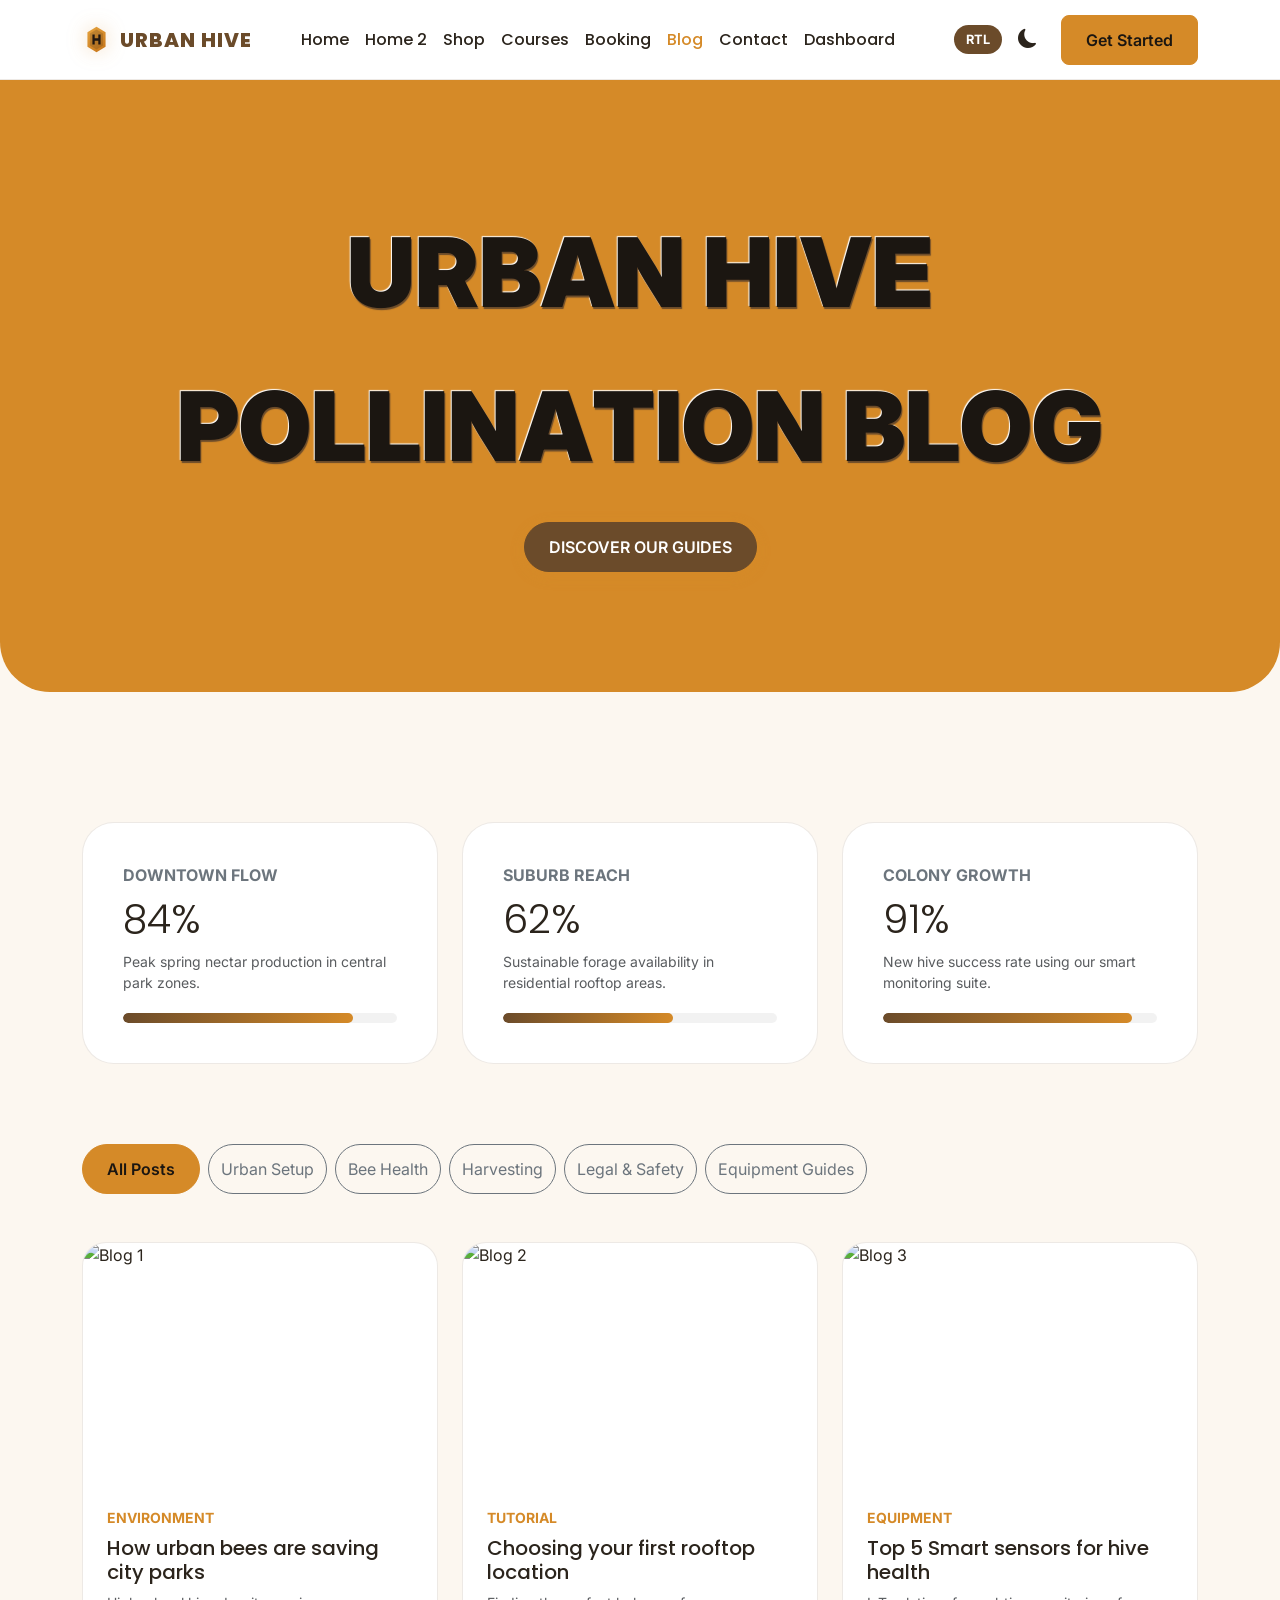
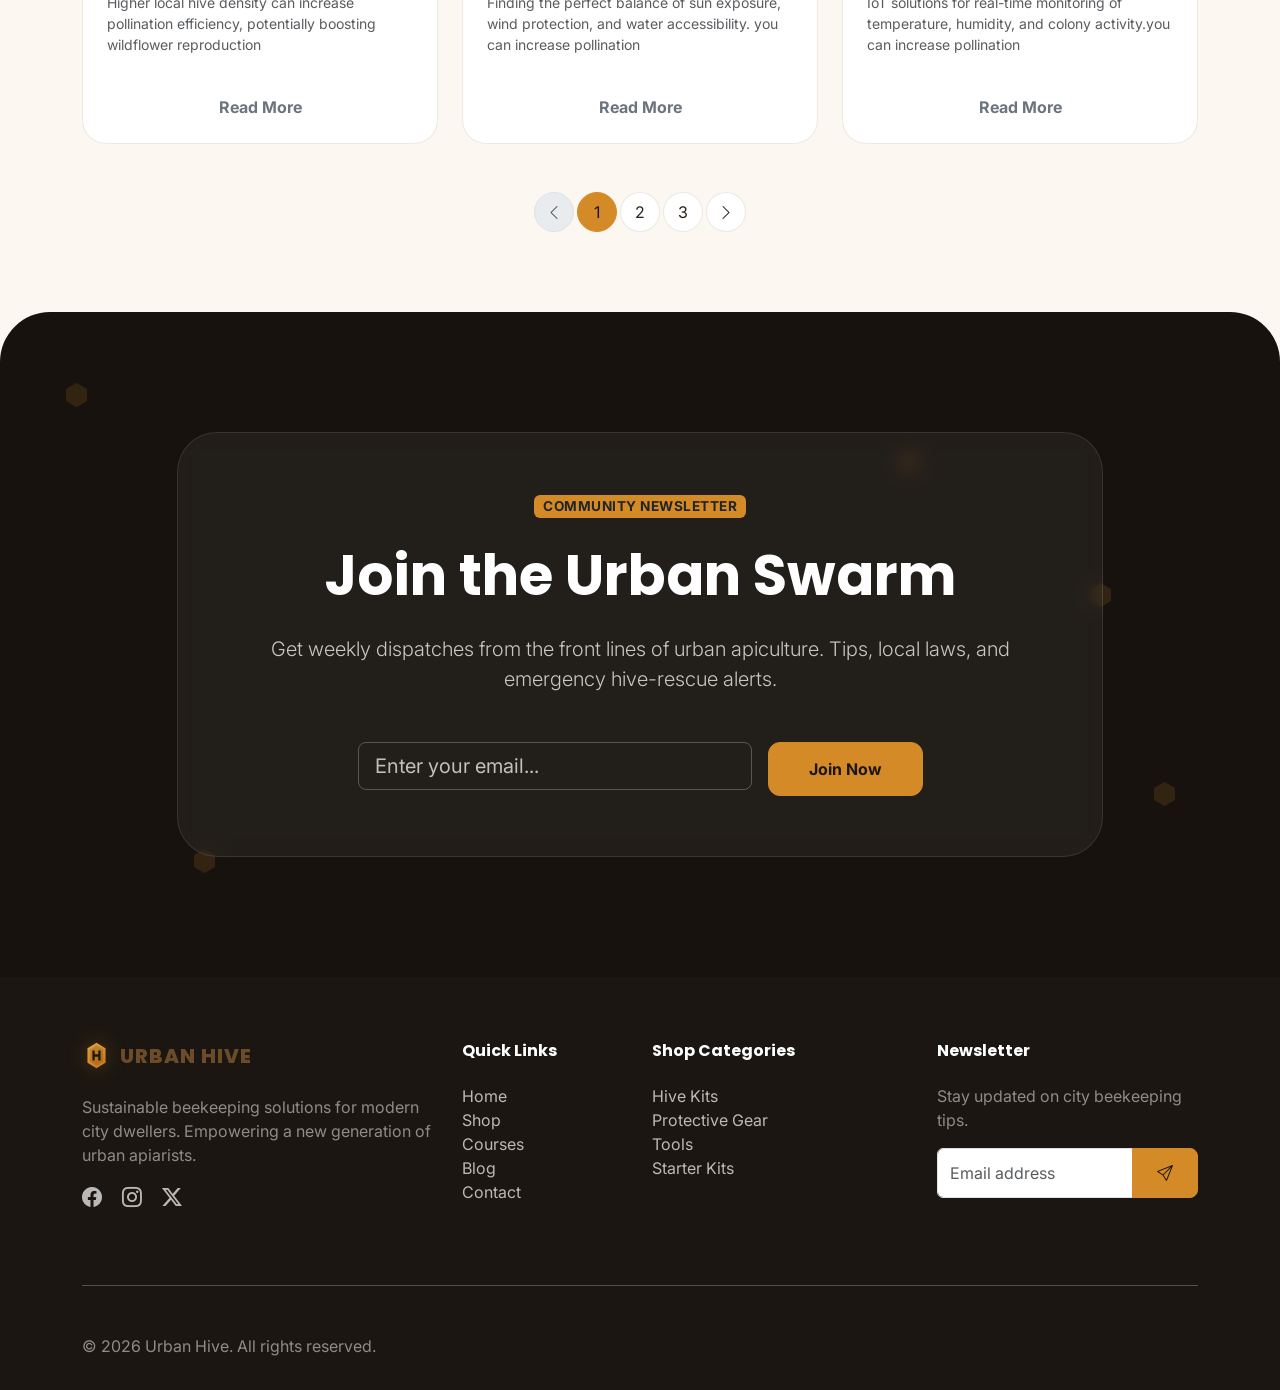
==== commit b7ac94c8: "Add files via upload Client Second Commit" ====
--- a/blog.html
+++ b/blog.html
@@ -337,18 +337,18 @@
             transition: all 0.3s cubic-bezier(0.165, 0.84, 0.44, 1);
         }
 
-        .swarm-btn:hover {
-            transform: translateY(-3px) scale(1.02);
-            box-shadow: 0 10px 20px rgba(213, 138, 40, 0.2);
-        }
-
-        [data-bs-theme="light"] .swarm-card input::placeholder {
-            color: rgba(255, 255, 255, 0.72);
-            opacity: 1;
-        }
-
-        /* Blog card alignment fixes for web and tablet */
-        .blog-card .d-flex {
+        .swarm-btn:hover {
+            transform: translateY(-3px) scale(1.02);
+            box-shadow: 0 10px 20px rgba(213, 138, 40, 0.2);
+        }
+
+        [data-bs-theme="light"] .swarm-card input::placeholder {
+            color: rgba(255, 255, 255, 0.72);
+            opacity: 1;
+        }
+
+        /* Blog card alignment fixes for web and tablet */
+        .blog-card .d-flex {
             margin-top: auto;
             justify-content: center !important;
             align-items: center !important;
@@ -398,56 +398,56 @@
 
 <body onload="animateBlog()">
 
-    <!-- Navbar -->
-    <nav class="navbar navbar-expand-xl sticky-top">
-        <div class="container">
-            <a class="navbar-brand d-flex align-items-center" href="index.html">
-                <span class="brand-mark me-2" aria-hidden="true"></span>
-                <span class="brand-name">URBAN HIVE</span>
-            </a>
-            <div class="offcanvas offcanvas-end" tabindex="-1" id="offcanvasNavbar">
-                <div class="offcanvas-header">
-                    <h5 class="offcanvas-title brand-name">URBAN HIVE</h5>
-                    <button type="button" class="btn-close" data-bs-dismiss="offcanvas"></button>
-                </div>
-                <div class="offcanvas-body">
-                    <ul class="navbar-nav justify-content-center flex-grow-1 pe-3">
-                        <li class="nav-item"><a class="nav-link" href="index.html">Home</a></li>
-                        <li class="nav-item"><a class="nav-link" href="home-2.html">Home 2</a></li>
-                        <li class="nav-item"><a class="nav-link" href="services.html">Shop</a></li>
-                        <li class="nav-item"><a class="nav-link" href="pricing.html">Courses</a></li>
-                        <li class="nav-item"><a class="nav-link" href="booking.html">Booking</a></li>
-                        <li class="nav-item"><a class="nav-link active" href="blog.html">Blog</a></li>
-                        <li class="nav-item"><a class="nav-link" href="contact.html">Contact</a></li>
-                        <li class="nav-item"><a class="nav-link" href="dashboard.html">Dashboard</a></li>
-                    </ul>
-                    <div class="mt-3 pt-3 border-top d-xl-none">
-                        <div class="d-flex align-items-center mb-3">
-                            <button class="rtl-toggle-btn me-3">RTL</button>
-                            <button class="theme-toggle-btn me-3" aria-label="Toggle Theme">
-                                <i class="bi bi-moon-fill"></i>
-                            </button>
-                        </div>
-                        <a href="login.html" class="btn btn-primary w-100">Get Started</a>
-                    </div>
-                </div>
-            </div>
-            <div class="d-flex align-items-center order-xl-3 ms-auto">
-                <button class="rtl-toggle-btn me-2 d-none d-xl-inline-block">RTL</button>
-                <button class="theme-toggle-btn me-3 d-none d-xl-inline-block" aria-label="Toggle Theme">
-                    <i class="bi bi-moon-fill"></i>
-                </button>
-                <a href="login.html" class="btn btn-primary d-none d-xl-block">Get Started</a>
-                <button class="navbar-toggler ms-2" type="button" data-bs-toggle="offcanvas"
-                    data-bs-target="#offcanvasNavbar">
-                    <span class="navbar-toggler-icon"></span>
-                </button>
-            </div>
-        </div>
-    </nav>
-
-    <!-- Blog Header & Animation Section -->
-    <header class="animation-container">
+    <!-- Navbar -->
+    <nav class="navbar navbar-expand-xl sticky-top">
+        <div class="container">
+            <a class="navbar-brand d-flex align-items-center" href="index.html">
+                <span class="brand-mark me-2" aria-hidden="true"></span>
+                <span class="brand-name">URBAN HIVE</span>
+            </a>
+            <div class="offcanvas offcanvas-end" tabindex="-1" id="offcanvasNavbar">
+                <div class="offcanvas-header">
+                    <h5 class="offcanvas-title brand-name">URBAN HIVE</h5>
+                    <button type="button" class="btn-close" data-bs-dismiss="offcanvas"></button>
+                </div>
+                <div class="offcanvas-body">
+                    <ul class="navbar-nav justify-content-center flex-grow-1 pe-3">
+                        <li class="nav-item"><a class="nav-link" href="index.html">Home</a></li>
+                        <li class="nav-item"><a class="nav-link" href="home-2.html">Home 2</a></li>
+                        <li class="nav-item"><a class="nav-link" href="services.html">Shop</a></li>
+                        <li class="nav-item"><a class="nav-link" href="pricing.html">Courses</a></li>
+                        <li class="nav-item"><a class="nav-link" href="booking.html">Booking</a></li>
+                        <li class="nav-item"><a class="nav-link active" href="blog.html">Blog</a></li>
+                        <li class="nav-item"><a class="nav-link" href="contact.html">Contact</a></li>
+                        <li class="nav-item"><a class="nav-link" href="dashboard.html">Dashboard</a></li>
+                    </ul>
+                    <div class="mt-3 pt-3 border-top d-xl-none">
+                        <div class="d-flex align-items-center mb-3">
+                            <button class="rtl-toggle-btn me-3">RTL</button>
+                            <button class="theme-toggle-btn me-3" aria-label="Toggle Theme">
+                                <i class="bi bi-moon-fill"></i>
+                            </button>
+                        </div>
+                        <a href="login.html" class="btn btn-primary w-100">Get Started</a>
+                    </div>
+                </div>
+            </div>
+            <div class="d-flex align-items-center order-xl-3 ms-auto">
+                <button class="rtl-toggle-btn me-2 d-none d-xl-inline-block">RTL</button>
+                <button class="theme-toggle-btn me-3 d-none d-xl-inline-block" aria-label="Toggle Theme">
+                    <i class="bi bi-moon-fill"></i>
+                </button>
+                <a href="login.html" class="btn btn-primary d-none d-xl-block">Get Started</a>
+                <button class="navbar-toggler ms-2" type="button" data-bs-toggle="offcanvas"
+                    data-bs-target="#offcanvasNavbar">
+                    <span class="navbar-toggler-icon"></span>
+                </button>
+            </div>
+        </div>
+    </nav>
+
+    <!-- Blog Header & Animation Section -->
+    <header class="animation-container">
         <div class="container">
             <div class="foo">URBAN HIVE</div>
             <div class="foo">POLLINATION BLOG</div>
@@ -630,7 +630,7 @@
                         <li><a href="index.html">Home</a></li>
                         <li><a href="services.html">Shop</a></li>
                         <li><a href="pricing.html">Courses</a></li>
-                        <li><a href="blog.html">Blog</a></li>
+                        <li><a href="blog.html">Blog</a></li>
                         <li><a href="contact.html">Contact</a></li>
                     </ul>
                 </div>
--- a/assets/css/styles.css
+++ b/assets/css/styles.css
@@ -2,15 +2,15 @@
 
 :root {
     /* Brand Colors */
-    --primary-color: #D58A28;
-    --secondary-color: #6B4B2A;
-    --accent-color: #1B1611;
+    --primary-color: #D58A28;
+    --secondary-color: #6B4B2A;
+    --accent-color: #1B1611;
 
     /* Light Mode */
-    --bg-color: #FCF7F0;
+    --bg-color: #FCF7F0;
     --card-bg: #FFFFFF;
-    --text-color: #2B241C;
-    --border-color: rgba(107, 75, 42, 0.12);
+    --text-color: #2B241C;
+    --border-color: rgba(107, 75, 42, 0.12);
 
     /* Spacing */
     --sp-8: 8px;
@@ -26,16 +26,18 @@
 }
 
 [data-bs-theme="dark"] {
-    --bg-color: #17120E;
-    --card-bg: #241B14;
-    --text-color: #F5EBDD;
-    --border-color: rgba(213, 138, 40, 0.18);
-}
-
+    --bg-color: #17120E;
+    --card-bg: #241B14;
+    --text-color: #F5EBDD;
+    --border-color: rgba(213, 138, 40, 0.18);
+}
+
+html,
 body {
     font-family: 'Inter', sans-serif;
     background-color: var(--bg-color);
     color: var(--text-color);
+    overflow-x: hidden;
     transition: background-color var(--transition-speed), color var(--transition-speed);
 }
 
@@ -65,27 +67,27 @@
 }
 
 /* Standardized Brand Identity */
-.brand-mark {
-    width: 1.75rem;
-    height: 1.75rem;
-    display: inline-block;
-    flex-shrink: 0;
-    background: center / contain no-repeat url("../img/urban-hive-mark.svg");
-    filter: drop-shadow(0 0 10px rgba(213, 138, 40, 0.28));
-}
-
-.navbar-brand .brand-mark,
-footer .brand-mark,
-#sidebar .brand-mark {
-    width: 1.85rem;
-    height: 1.85rem;
-}
-
-.login-card .brand-mark,
-.register-card .brand-mark {
-    width: 1.85rem;
-    height: 1.85rem;
-}
+.brand-mark {
+    width: 1.75rem;
+    height: 1.75rem;
+    display: inline-block;
+    flex-shrink: 0;
+    background: center / contain no-repeat url("../img/urban-hive-mark.svg");
+    filter: drop-shadow(0 0 10px rgba(213, 138, 40, 0.28));
+}
+
+.navbar-brand .brand-mark,
+footer .brand-mark,
+#sidebar .brand-mark {
+    width: 1.85rem;
+    height: 1.85rem;
+}
+
+.login-card .brand-mark,
+.register-card .brand-mark {
+    width: 1.85rem;
+    height: 1.85rem;
+}
 
 .brand-name {
     font-family: 'Poppins', sans-serif !important;
@@ -95,17 +97,17 @@
     transition: color var(--transition-speed);
 }
 
-.navbar-brand .brand-name,
-.offcanvas-header .brand-name,
-#sidebar .brand-name,
-footer .brand-name {
-    font-size: 1.25rem;
-}
-
-.login-card .brand-name,
-.register-card .brand-name {
-    font-size: 1.25rem;
-}
+.navbar-brand .brand-name,
+.offcanvas-header .brand-name,
+#sidebar .brand-name,
+footer .brand-name {
+    font-size: 1.25rem;
+}
+
+.login-card .brand-name,
+.register-card .brand-name {
+    font-size: 1.25rem;
+}
 
 .navbar-brand .brand-name,
 .offcanvas-header .brand-name,
@@ -143,9 +145,9 @@
     border-radius: 8px;
 }
 
-.btn-primary:hover {
-    background-color: #B97117;
-    border-color: #B97117;
+.btn-primary:hover {
+    background-color: #B97117;
+    border-color: #B97117;
     color: var(--accent-color);
 }
 
@@ -158,9 +160,9 @@
     border-radius: 8px;
 }
 
-.btn-secondary:hover {
-    background-color: #53361B;
-    border-color: #53361B;
+.btn-secondary:hover {
+    background-color: #53361B;
+    border-color: #53361B;
 }
 
 /* Card System */
@@ -185,7 +187,7 @@
     display: flex;
     align-items: center;
     justify-content: center;
-    background-color: rgba(213, 138, 40, 0.12);
+    background-color: rgba(213, 138, 40, 0.12);
     color: var(--primary-color);
     border-radius: 12px;
     margin-bottom: var(--sp-24);
@@ -251,11 +253,11 @@
     position: relative;
     width: 24px;
     height: 16px;
-    background: #D58A28;
+    background: #D58A28;
     border-radius: 12px;
-    background-image: linear-gradient(to right, #D58A28 0%, #D58A28 25%, #2A211A 25%, #2A211A 45%, #D58A28 45%, #D58A28 70%, #2A211A 70%, #2A211A 100%);
+    background-image: linear-gradient(to right, #D58A28 0%, #D58A28 25%, #2A211A 25%, #2A211A 45%, #D58A28 45%, #D58A28 70%, #2A211A 70%, #2A211A 100%);
     animation: buzzingBee 4s ease-in-out infinite;
-    box-shadow: 0 0 10px rgba(213, 138, 40, 0.35);
+    box-shadow: 0 0 10px rgba(213, 138, 40, 0.35);
 }
 
 .buzzing-bee::before,
@@ -313,8 +315,8 @@
 }
 
 /* Text Enhancements */
-.bg-primary-subtle {
-    background-color: rgba(213, 138, 40, 0.12) !important;
+.bg-primary-subtle {
+    background-color: rgba(213, 138, 40, 0.12) !important;
 }
 
 .badge {
@@ -327,12 +329,12 @@
 @keyframes badgePulse {
     from {
         transform: scale(1);
-        box-shadow: 0 0 0 rgba(213, 138, 40, 0);
+        box-shadow: 0 0 0 rgba(213, 138, 40, 0);
     }
 
     to {
         transform: scale(1.05);
-        box-shadow: 0 4px 12px rgba(213, 138, 40, 0.22);
+        box-shadow: 0 4px 12px rgba(213, 138, 40, 0.22);
     }
 }
 
@@ -350,53 +352,53 @@
 
 
 /* Organic Wave (Home-2) */
-.organic-wave {
-    background-image: url("data:image/svg+xml,%3Csvg width='1440' height='320' xmlns='http://www.w3.org/2000/svg'%3E%3Cpath d='M0,160L48,176C96,192,192,224,288,224C384,224,480,192,576,165.3C672,139,768,117,864,128C960,139,1056,181,1152,197.3C1248,213,1344,203,1392,197.3L1440,192L1440,320L1392,320C1344,320,1248,320,1152,320C1056,320,960,320,864,320C768,320,672,320,576,320C480,320,384,320,288,320C192,320,96,320,48,320L0,320Z' fill='%236B4B2A' fill-opacity='0.1'/%3E%3C/svg%3E");
-    background-repeat: no-repeat;
-    background-position: bottom;
-}
-
-.text-primary,
-.link-primary {
-    color: var(--primary-color) !important;
-}
-
-.text-success {
-    color: var(--secondary-color) !important;
-}
-
-.bg-primary,
-.badge.bg-primary {
-    background-color: var(--primary-color) !important;
-    border-color: var(--primary-color) !important;
-}
-
-.bg-success,
-.badge.bg-success {
-    background-color: var(--secondary-color) !important;
-    border-color: var(--secondary-color) !important;
-    color: #FFFFFF !important;
-}
-
-.bg-success-subtle {
-    background-color: rgba(213, 138, 40, 0.14) !important;
-}
-
-.border-primary {
-    border-color: var(--primary-color) !important;
-}
-
-.btn-outline-primary {
-    color: var(--primary-color);
-    border-color: var(--primary-color);
-}
-
-.btn-outline-primary:hover,
-.btn-outline-primary:focus {
-    background-color: var(--primary-color);
-    border-color: var(--primary-color);
-    color: var(--accent-color);
-}
+.organic-wave {
+    background-image: url("data:image/svg+xml,%3Csvg width='1440' height='320' xmlns='http://www.w3.org/2000/svg'%3E%3Cpath d='M0,160L48,176C96,192,192,224,288,224C384,224,480,192,576,165.3C672,139,768,117,864,128C960,139,1056,181,1152,197.3C1248,213,1344,203,1392,197.3L1440,192L1440,320L1392,320C1344,320,1248,320,1152,320C1056,320,960,320,864,320C768,320,672,320,576,320C480,320,384,320,288,320C192,320,96,320,48,320L0,320Z' fill='%236B4B2A' fill-opacity='0.1'/%3E%3C/svg%3E");
+    background-repeat: no-repeat;
+    background-position: bottom;
+}
+
+.text-primary,
+.link-primary {
+    color: var(--primary-color) !important;
+}
+
+.text-success {
+    color: var(--secondary-color) !important;
+}
+
+.bg-primary,
+.badge.bg-primary {
+    background-color: var(--primary-color) !important;
+    border-color: var(--primary-color) !important;
+}
+
+.bg-success,
+.badge.bg-success {
+    background-color: var(--secondary-color) !important;
+    border-color: var(--secondary-color) !important;
+    color: #FFFFFF !important;
+}
+
+.bg-success-subtle {
+    background-color: rgba(213, 138, 40, 0.14) !important;
+}
+
+.border-primary {
+    border-color: var(--primary-color) !important;
+}
+
+.btn-outline-primary {
+    color: var(--primary-color);
+    border-color: var(--primary-color);
+}
+
+.btn-outline-primary:hover,
+.btn-outline-primary:focus {
+    background-color: var(--primary-color);
+    border-color: var(--primary-color);
+    color: var(--accent-color);
+}
 
 /* Footer */
 footer {
@@ -475,12 +477,12 @@
     visibility: visible;
 }
 
-#back-to-top:hover {
-    background-color: var(--primary-color);
-    color: var(--accent-color);
-    transform: translateY(-5px) scale(1.1);
-    box-shadow: 0 10px 20px rgba(213, 138, 40, 0.32);
-}
+#back-to-top:hover {
+    background-color: var(--primary-color);
+    color: var(--accent-color);
+    transform: translateY(-5px) scale(1.1);
+    box-shadow: 0 10px 20px rgba(213, 138, 40, 0.32);
+}
 
 /* Responsive Overrides */
 @media (max-width: 640px) {
@@ -641,5 +643,5 @@
         top: 20px;
         left: 70px;
     }
-}
-
+}
+
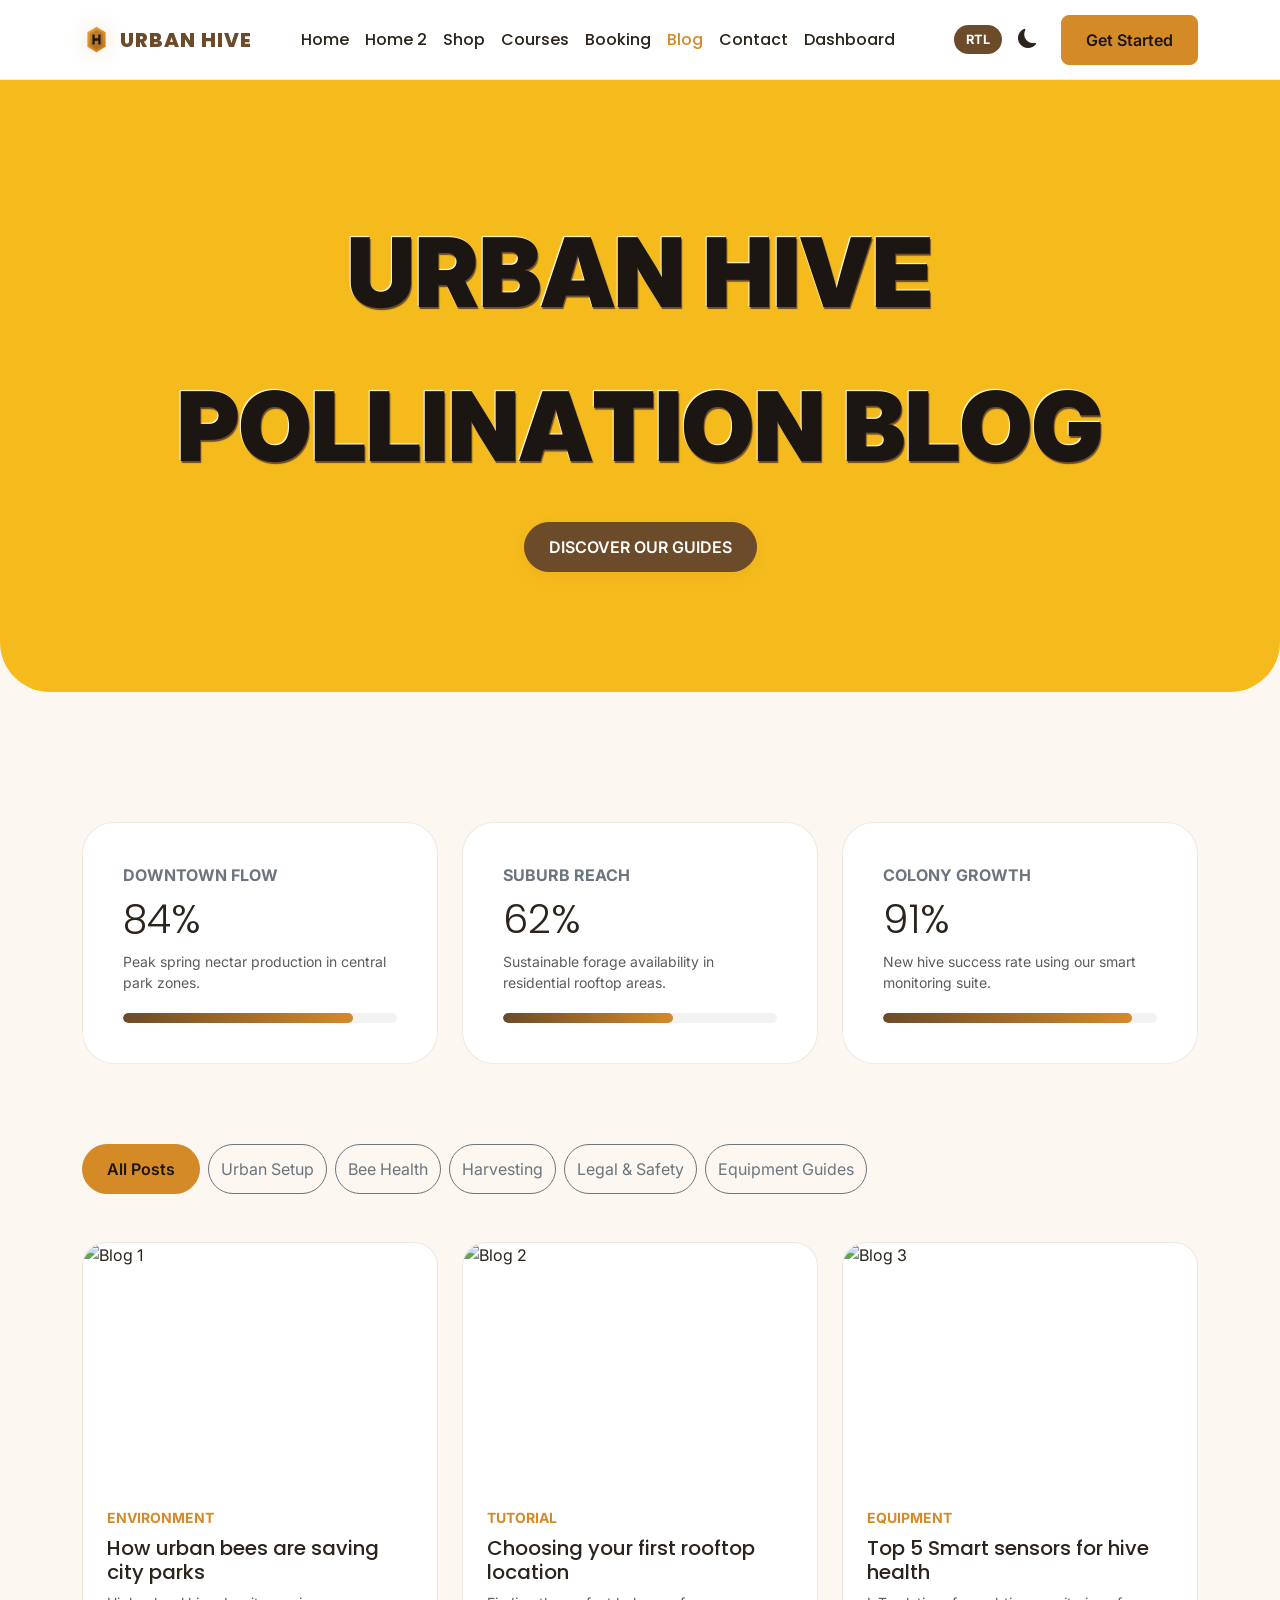
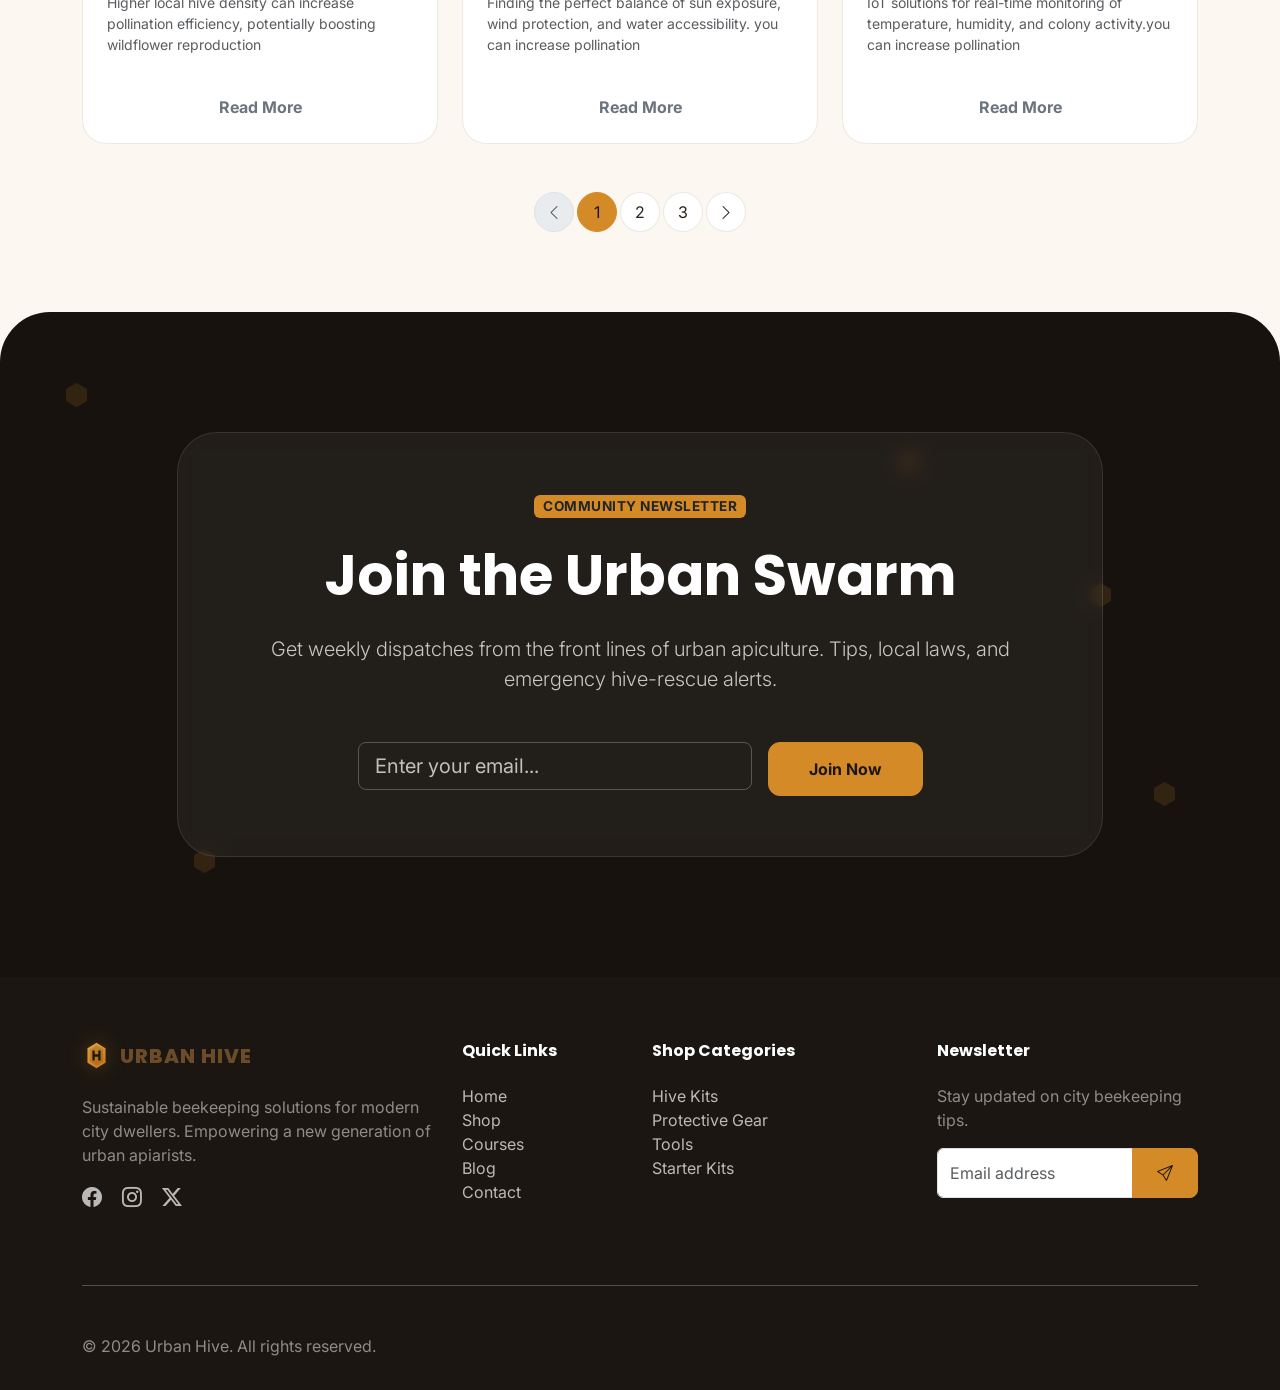
==== commit 21d0f549: "Add files via upload Cilent 2 commit" ====
--- a/blog.html
+++ b/blog.html
@@ -117,11 +117,11 @@
         }
 
         /* 3D Text Animation CSS */
-        .animation-container {
-            background: #17120E;
-            /* Dark Green */
-            padding: 120px 0;
-            text-align: center;
+        .animation-container {
+            background: #f5bb1c;
+            /* Dark Green */
+            padding: 120px 0;
+            text-align: center;
             overflow: hidden;
             position: relative;
             border-radius: 0 0 50px 50px;
@@ -226,9 +226,9 @@
         }
 
         /* Light Mode Hero Overrides */
-        [data-bs-theme="light"] .animation-container {
-            background-color: var(--primary-color);
-        }
+        [data-bs-theme="light"] .animation-container {
+            background-color: #f5bb1c;
+        }
 
         [data-bs-theme="light"] .letter {
             color: var(--accent-color);
